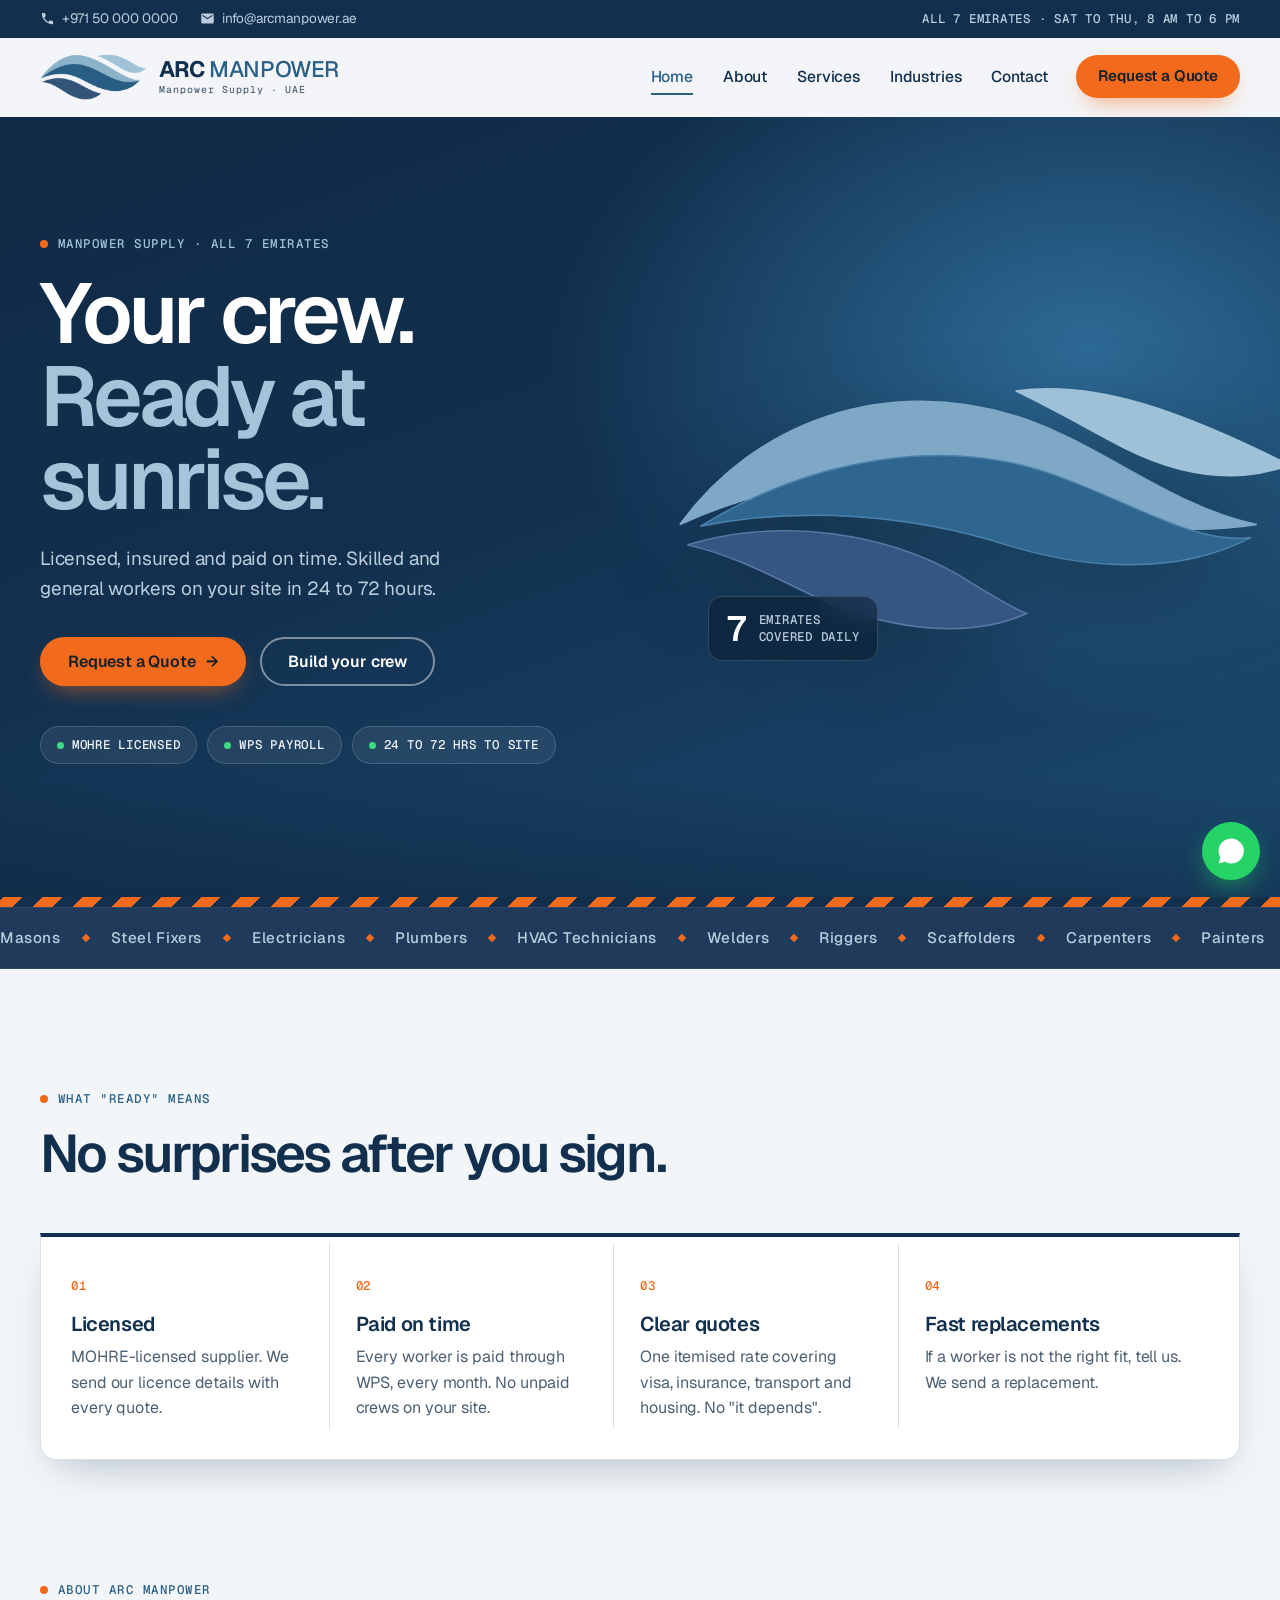
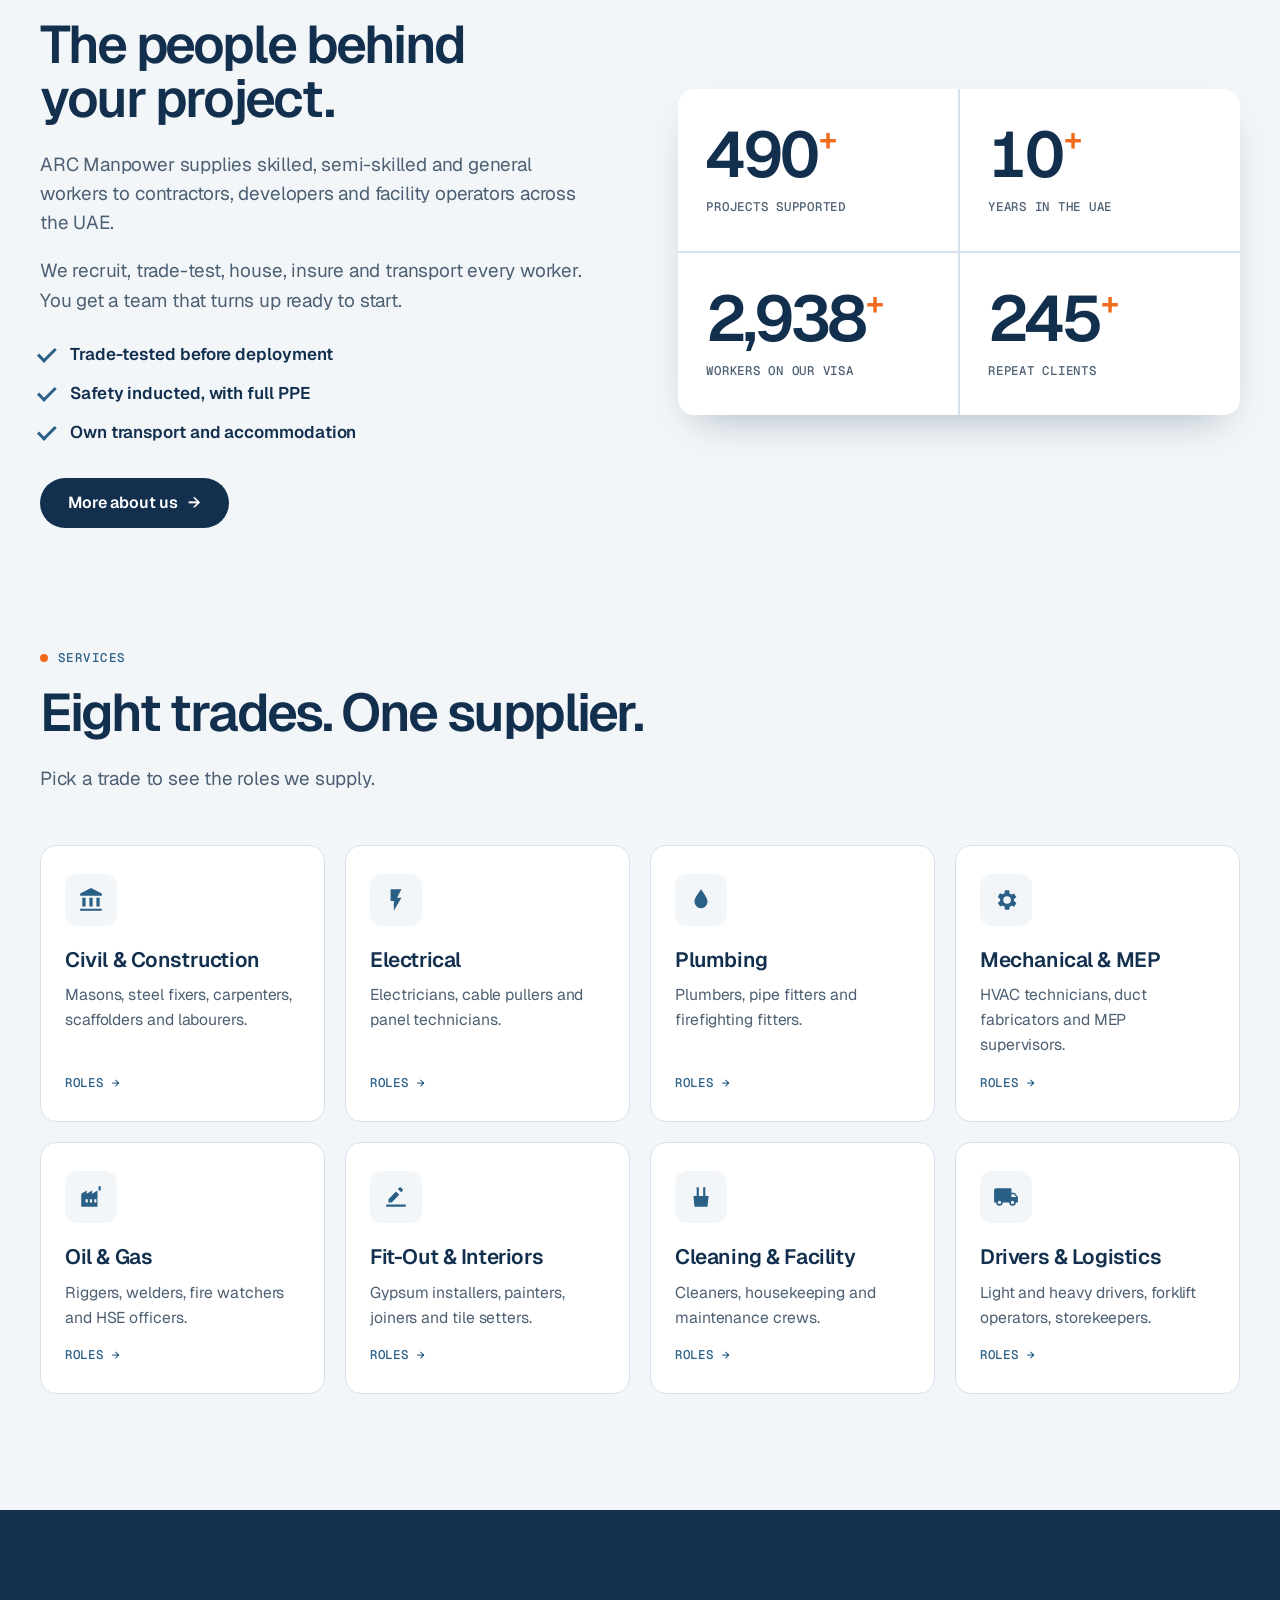
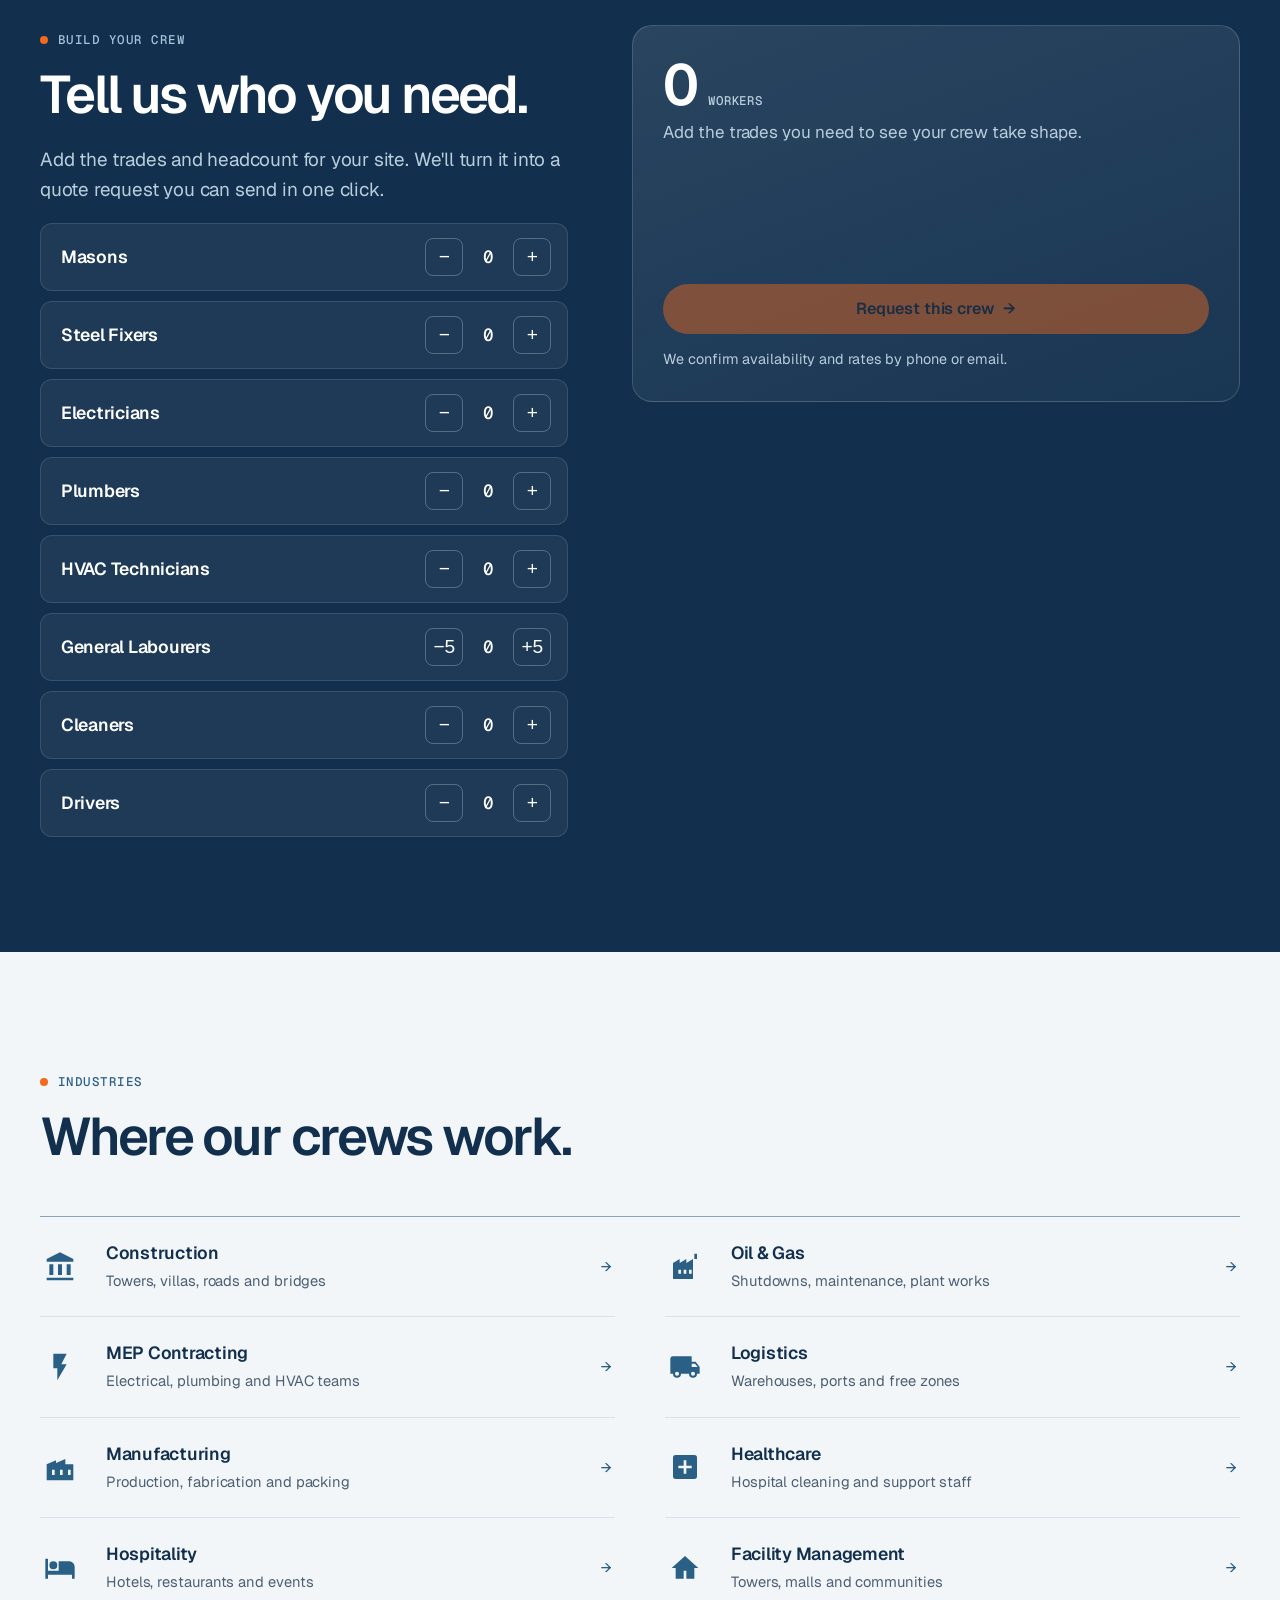
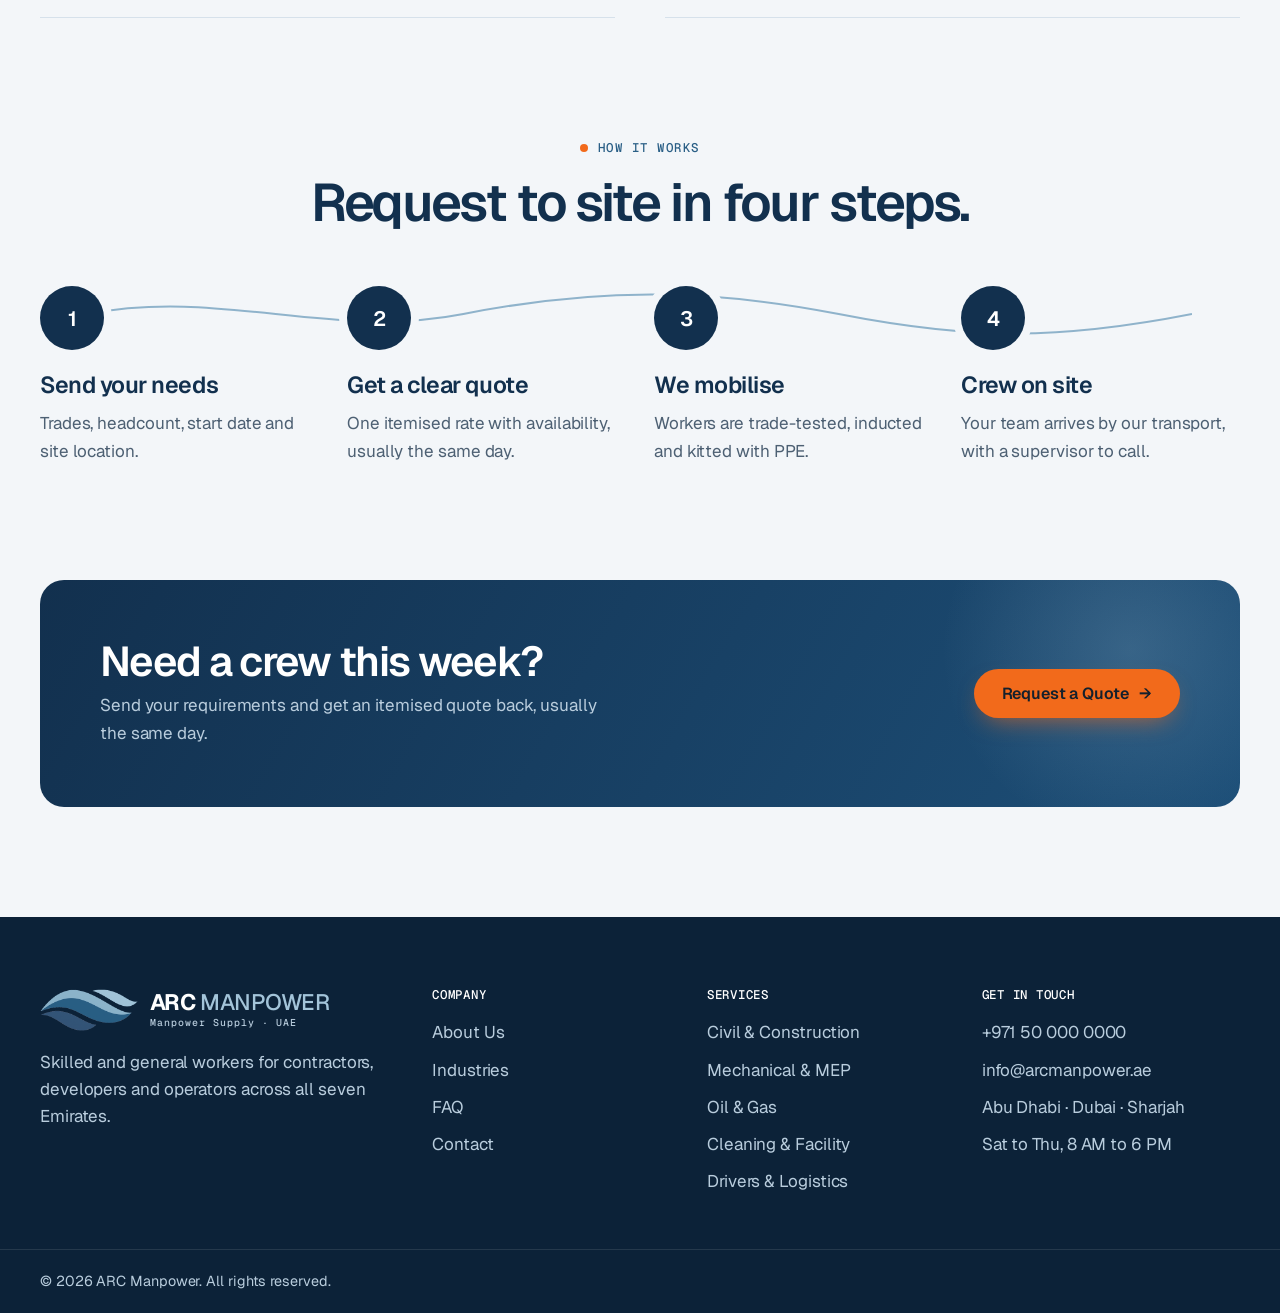
==== index.html @ 3a4a68fd "Add ARC Manpower website Five static pages (home, about, services, industries, contact) with shared " ====
<!DOCTYPE html>
<html lang="en">
<head>
  <meta charset="UTF-8" />
  <meta name="viewport" content="width=device-width, initial-scale=1.0" />
  <title>ARC Manpower | Manpower Supply Company in UAE</title>
  <meta name="description" content="Licensed manpower supply in the UAE. Skilled and general workers on site in 24 to 72 hours, paid on time through WPS, with transport and accommodation included." />
  <meta name="theme-color" content="#12304e" />
  <link rel="icon" href="data:image/svg+xml,%3Csvg xmlns='http://www.w3.org/2000/svg' viewBox='0 0 64 64'%3E%3Cpath d='M4 34C14 18 30 14 42 22c6 4 12 8 18 8-8 6-18 4-26-1C24 24 14 26 4 34z' fill='%232f6690'/%3E%3Cpath d='M6 40c10-6 20-4 26 2 3 3 5 6 7 7-9 3-18 0-24-4-3-2-6-4-9-5z' fill='%23375582'/%3E%3Cpath d='M34 14c8-1 16 2 26 8-6 3-13 1-18-2z' fill='%239fc1d8'/%3E%3C/svg%3E" />
  <!-- DEPLOY STEP: set og:url and og:image to absolute live URLs before going online -->
  <meta property="og:title" content="ARC Manpower | Manpower Supply Company in UAE" />
  <meta property="og:description" content="Licensed manpower supply in the UAE. Skilled and general workers on site in 24 to 72 hours, paid on time through WPS, with transport and accommodation included." />
  <meta property="og:type" content="website" />
  <meta property="og:url" content="https://example.com/" />
  <meta property="og:image" content="https://example.com/assets/logo.png" />
  <link rel="preconnect" href="https://fonts.googleapis.com" />
  <link rel="preconnect" href="https://fonts.gstatic.com" crossorigin />
  <link href="https://fonts.googleapis.com/css2?family=Geist:wght@400;500;600;700&family=Geist+Mono:wght@400;500&display=swap" rel="stylesheet" />
  <link rel="stylesheet" href="styles.css" />
</head>
<body>
  <a class="skip" href="#main">Skip to content</a>
  <div class="env" aria-hidden="true">
    <svg viewBox="0 0 1440 600" preserveAspectRatio="none"><path d="M0 380C240 240 520 220 760 300s500 180 680 60"/><path d="M0 430C260 320 540 300 800 360s460 150 640 40"/><path d="M0 490C300 400 600 400 860 440s420 110 580 20"/></svg>
  </div>

  <div class="topbar">
    <div class="container topbar-inner">
      <div class="topbar-contact">
        <!-- TODO: replace with real phone / email -->
        <a href="tel:+971500000000"><svg viewBox="0 0 24 24" aria-hidden="true"><path d="M6.6 10.8a15.1 15.1 0 0 0 6.6 6.6l2.2-2.2c.3-.3.7-.4 1-.2 1.1.4 2.3.6 3.6.6.6 0 1 .4 1 1V20c0 .6-.4 1-1 1A17 17 0 0 1 3 4c0-.6.4-1 1-1h3.5c.6 0 1 .4 1 1 0 1.3.2 2.5.6 3.6.1.3 0 .7-.2 1l-2.3 2.2z"/></svg>+971 50 000 0000</a>
        <a href="mailto:info@arcmanpower.ae"><svg viewBox="0 0 24 24" aria-hidden="true"><path d="M20 4H4a2 2 0 0 0-2 2v12a2 2 0 0 0 2 2h16a2 2 0 0 0 2-2V6a2 2 0 0 0-2-2zm0 4-8 5-8-5V6l8 5 8-5v2z"/></svg>info@arcmanpower.ae</a>
      </div>
      <div class="topbar-note">All 7 Emirates &middot; Sat to Thu, 8 AM to 6 PM</div>
    </div>
  </div>

  <header class="header" id="header">
    <div class="container header-inner">
      <a href="index.html" class="brand" aria-label="ARC Manpower home">
        <img src="assets/logo.png" alt="" width="107" height="46" />
        <span class="brand-text"><strong>ARC</strong> MANPOWER<small>Manpower Supply &middot; UAE</small></span>
      </a>
      <nav class="nav" id="nav" aria-label="Main">
        <a href="index.html">Home</a>
        <a href="about.html">About</a>
        <a href="services.html">Services</a>
        <a href="industries.html">Industries</a>
        <a href="contact.html">Contact</a>
        <a href="contact.html#quote" class="btn btn-accent">Request a Quote</a>
      </nav>
      <button class="menu-toggle" id="menuToggle" aria-label="Menu" aria-expanded="false" aria-controls="nav"><span></span><span></span><span></span></button>
    </div>
  </header>

  <main id="main" tabindex="-1">
    <section class="hero" data-live>
      <div class="container hero-inner">
        <div class="rv">
          <span class="kicker">Manpower supply &middot; All 7 Emirates</span>
          <h1>Your crew.<span class="soft">Ready at sunrise.</span></h1>
          <p class="lede">Licensed, insured and paid on time. Skilled and general workers on your site in 24 to 72 hours.</p>
          <div class="hero-actions">
            <a href="contact.html#quote" class="btn btn-accent">Request a Quote <span class="arrow">&rarr;</span></a>
            <a href="#crew" class="btn btn-ghost">Build your crew</a>
          </div>
          <ul class="ready-chips">
            <li>MOHRE licensed</li>
            <li>WPS payroll</li>
            <li>24 to 72 hrs to site</li>
          </ul>
        </div>
        <div class="hero-art">
          <svg class="waves" viewBox="0 0 720 360" aria-hidden="true"><path class="wv" d="M392 70C480 58 572 92 688 150C628 172 566 160 510 132C468 110 430 88 392 70Z"/><path class="wv" d="M30 214C110 104 250 52 396 98C482 126 562 196 652 214C566 228 482 212 400 186C278 148 150 160 30 214Z"/><path class="wv" d="M52 216C176 140 318 120 432 160C522 192 586 236 646 228C566 270 466 262 382 236C282 204 160 194 52 216Z"/><path class="wv" d="M38 236C144 204 256 226 330 268C362 288 388 304 404 310C332 342 238 322 176 292C126 268 84 246 38 236Z"/></svg>
          <div class="badge rv"><strong>7</strong><span>Emirates<br />covered daily</span></div>
        </div>
      </div>
    </section>

    <div class="stripe" aria-hidden="true"></div>
    <div class="marquee" data-live aria-hidden="true">
      <div class="marquee-track">
        <span>Masons</span><span>Steel Fixers</span><span>Electricians</span><span>Plumbers</span><span>HVAC Technicians</span><span>Welders</span><span>Riggers</span><span>Scaffolders</span><span>Carpenters</span><span>Painters</span><span>Cleaners</span><span>Drivers</span><span>Forklift Operators</span><span>Storekeepers</span>
        <span>Masons</span><span>Steel Fixers</span><span>Electricians</span><span>Plumbers</span><span>HVAC Technicians</span><span>Welders</span><span>Riggers</span><span>Scaffolders</span><span>Carpenters</span><span>Painters</span><span>Cleaners</span><span>Drivers</span><span>Forklift Operators</span><span>Storekeepers</span>
        <span>Masons</span><span>Steel Fixers</span><span>Electricians</span><span>Plumbers</span><span>HVAC Technicians</span><span>Welders</span><span>Riggers</span><span>Scaffolders</span><span>Carpenters</span><span>Painters</span><span>Cleaners</span><span>Drivers</span><span>Forklift Operators</span><span>Storekeepers</span>
        <span>Masons</span><span>Steel Fixers</span><span>Electricians</span><span>Plumbers</span><span>HVAC Technicians</span><span>Welders</span><span>Riggers</span><span>Scaffolders</span><span>Carpenters</span><span>Painters</span><span>Cleaners</span><span>Drivers</span><span>Forklift Operators</span><span>Storekeepers</span>
      </div>
    </div>

    <section class="section">
      <div class="container">
        <div class="head rv">
          <span class="kicker">What "ready" means</span>
          <h2>No surprises after you sign.</h2>
        </div>
        <div class="proof-grid stagger">
          <div class="proof"><span class="idx">01</span><h3>Licensed</h3><p>MOHRE-licensed supplier. We send our licence details with every quote.</p></div>
          <div class="proof"><span class="idx">02</span><h3>Paid on time</h3><p>Every worker is paid through WPS, every month. No unpaid crews on your site.</p></div>
          <div class="proof"><span class="idx">03</span><h3>Clear quotes</h3><p>One itemised rate covering visa, insurance, transport and housing. No "it depends".</p></div>
          <div class="proof"><span class="idx">04</span><h3>Fast replacements</h3><p>If a worker is not the right fit, tell us. We send a replacement.</p></div>
        </div>
      </div>
    </section>

    <section class="section" style="padding-top:0">
      <div class="container split">
        <div class="rv">
          <span class="kicker">About ARC Manpower</span>
          <h2>The people behind your project.</h2>
          <p class="lede">ARC Manpower supplies skilled, semi-skilled and general workers to contractors, developers and facility operators across the UAE.</p>
          <p class="lede">We recruit, trade-test, house, insure and transport every worker. You get a team that turns up ready to start.</p>
          <ul class="ticks">
            <li>Trade-tested before deployment</li>
            <li>Safety inducted, with full PPE</li>
            <li>Own transport and accommodation</li>
          </ul>
          <a href="about.html" class="btn btn-solid">More about us <span class="arrow">&rarr;</span></a>
        </div>
        <!-- TODO: update these figures with ARC Manpower's real numbers -->
        <div class="stat-grid rv">
          <div class="stat"><div class="num"><span data-count="500">0</span><sup>+</sup></div><p>Projects supported</p></div>
          <div class="stat"><div class="num"><span data-count="10">0</span><sup>+</sup></div><p>Years in the UAE</p></div>
          <div class="stat"><div class="num"><span data-count="3000">0</span><sup>+</sup></div><p>Workers on our visa</p></div>
          <div class="stat"><div class="num"><span data-count="250">0</span><sup>+</sup></div><p>Repeat clients</p></div>
        </div>
      </div>
    </section>

    <section class="section" style="padding-top:0">
      <div class="container">
        <div class="head rv">
          <span class="kicker">Services</span>
          <h2>Eight trades. One supplier.</h2>
          <p class="lede">Pick a trade to see the roles we supply.</p>
        </div>
        <div class="cards stagger">
          <a href="services.html#civil" class="card"><div class="icon"><svg viewBox="0 0 24 24" aria-hidden="true"><path d="M2 20h20v2H2zM4 10h3v8H4zm6.5 0h3v8h-3zM17 10h3v8h-3zM12 1 2 6v2h20V6z"/></svg></div><h3>Civil &amp; Construction</h3><p>Masons, steel fixers, carpenters, scaffolders and labourers.</p><span class="more">Roles</span></a>
          <a href="services.html#electrical" class="card"><div class="icon"><svg viewBox="0 0 24 24" aria-hidden="true"><path d="M7 2v11h3v9l7-12h-4l4-8z"/></svg></div><h3>Electrical</h3><p>Electricians, cable pullers and panel technicians.</p><span class="more">Roles</span></a>
          <a href="services.html#plumbing" class="card"><div class="icon"><svg viewBox="0 0 24 24" aria-hidden="true"><path d="M12 2c-3 4.5-6 8-6 11.5a6 6 0 0 0 12 0C18 10 15 6.5 12 2z"/></svg></div><h3>Plumbing</h3><p>Plumbers, pipe fitters and firefighting fitters.</p><span class="more">Roles</span></a>
          <a href="services.html#mep" class="card"><div class="icon"><svg viewBox="0 0 24 24" aria-hidden="true"><path d="M19.4 13a7.6 7.6 0 0 0 0-2l2.1-1.6-2-3.5-2.5 1a7.4 7.4 0 0 0-1.7-1L15 3h-4l-.4 2.7a7.4 7.4 0 0 0-1.7 1l-2.5-1-2 3.5L6.6 11a7.6 7.6 0 0 0 0 2l-2.1 1.6 2 3.5 2.5-1c.5.4 1.1.7 1.7 1L11 21h4l.4-2.7a7.4 7.4 0 0 0 1.7-1l2.5 1 2-3.5L19.4 13zM13 15.5a3.5 3.5 0 1 1 0-7 3.5 3.5 0 0 1 0 7z"/></svg></div><h3>Mechanical &amp; MEP</h3><p>HVAC technicians, duct fabricators and MEP supervisors.</p><span class="more">Roles</span></a>
          <a href="services.html#oil-gas" class="card"><div class="icon"><svg viewBox="0 0 24 24" aria-hidden="true"><path d="M3 21V9l5-3v3l5-3v3l5-3v15H3zm4-4h2v-3H7v3zm4 0h2v-3h-2v3zm4 0h2v-3h-2v3zM19 2h2v4h-2z"/></svg></div><h3>Oil &amp; Gas</h3><p>Riggers, welders, fire watchers and HSE officers.</p><span class="more">Roles</span></a>
          <a href="services.html#fit-out" class="card"><div class="icon"><svg viewBox="0 0 24 24" aria-hidden="true"><path d="M3 21h18v-2H3v2zM5 17h3l7-7-3-3-7 7v3zm11.7-9.3 1.4-1.4a1 1 0 0 0 0-1.4l-1.6-1.6a1 1 0 0 0-1.4 0l-1.4 1.4 3 3z"/></svg></div><h3>Fit-Out &amp; Interiors</h3><p>Gypsum installers, painters, joiners and tile setters.</p><span class="more">Roles</span></a>
          <a href="services.html#cleaning" class="card"><div class="icon"><svg viewBox="0 0 24 24" aria-hidden="true"><path d="M16 11V3h-2v8h-4V3H8v8H5l1 10h12l1-10h-3z"/></svg></div><h3>Cleaning &amp; Facility</h3><p>Cleaners, housekeeping and maintenance crews.</p><span class="more">Roles</span></a>
          <a href="services.html#logistics" class="card"><div class="icon"><svg viewBox="0 0 24 24" aria-hidden="true"><path d="M20 8h-3V4H3a2 2 0 0 0-2 2v11h2a3 3 0 0 0 6 0h6a3 3 0 0 0 6 0h2v-5l-3-4zM6 18.5a1.5 1.5 0 1 1 0-3 1.5 1.5 0 0 1 0 3zm12 0a1.5 1.5 0 1 1 0-3 1.5 1.5 0 0 1 0 3zM17 12V9.5h2.5l2 2.5H17z"/></svg></div><h3>Drivers &amp; Logistics</h3><p>Light and heavy drivers, forklift operators, storekeepers.</p><span class="more">Roles</span></a>
        </div>
      </div>
    </section>

    <section class="section dark" id="crew">
      <div class="container builder" id="crewBuilder">
        <div class="rv">
          <span class="kicker">Build your crew</span>
          <h2>Tell us who you need.</h2>
          <p class="lede">Add the trades and headcount for your site. We'll turn it into a quote request you can send in one click.</p>
          <div class="trade-list">
            <div class="trade" data-trade="Masons"><span class="name">Masons</span><span class="stepper"><button type="button" data-step="-1" aria-label="Fewer masons">&minus;</button><output>0</output><button type="button" data-step="1" aria-label="More masons">+</button></span></div>
            <div class="trade" data-trade="Steel Fixers"><span class="name">Steel Fixers</span><span class="stepper"><button type="button" data-step="-1" aria-label="Fewer steel fixers">&minus;</button><output>0</output><button type="button" data-step="1" aria-label="More steel fixers">+</button></span></div>
            <div class="trade" data-trade="Electricians"><span class="name">Electricians</span><span class="stepper"><button type="button" data-step="-1" aria-label="Fewer electricians">&minus;</button><output>0</output><button type="button" data-step="1" aria-label="More electricians">+</button></span></div>
            <div class="trade" data-trade="Plumbers"><span class="name">Plumbers</span><span class="stepper"><button type="button" data-step="-1" aria-label="Fewer plumbers">&minus;</button><output>0</output><button type="button" data-step="1" aria-label="More plumbers">+</button></span></div>
            <div class="trade" data-trade="HVAC Technicians"><span class="name">HVAC Technicians</span><span class="stepper"><button type="button" data-step="-1" aria-label="Fewer HVAC technicians">&minus;</button><output>0</output><button type="button" data-step="1" aria-label="More HVAC technicians">+</button></span></div>
            <div class="trade" data-trade="General Labourers"><span class="name">General Labourers</span><span class="stepper"><button type="button" data-step="-5" aria-label="Five fewer labourers">&minus;5</button><output>0</output><button type="button" data-step="5" aria-label="Five more labourers">+5</button></span></div>
            <div class="trade" data-trade="Cleaners"><span class="name">Cleaners</span><span class="stepper"><button type="button" data-step="-1" aria-label="Fewer cleaners">&minus;</button><output>0</output><button type="button" data-step="1" aria-label="More cleaners">+</button></span></div>
            <div class="trade" data-trade="Drivers"><span class="name">Drivers</span><span class="stepper"><button type="button" data-step="-1" aria-label="Fewer drivers">&minus;</button><output>0</output><button type="button" data-step="1" aria-label="More drivers">+</button></span></div>
          </div>
        </div>
        <div class="crew-panel rv" aria-live="polite">
          <div class="crew-total"><strong id="crewTotal">0</strong><span>workers</span></div>
          <p class="crew-summary" id="crewSummary"></p>
          <div class="crew-grid" id="crewGrid" aria-hidden="true"></div>
          <a href="contact.html#quote" class="btn btn-accent btn-block" id="crewSend" aria-disabled="true">Request this crew <span class="arrow">&rarr;</span></a>
          <p class="crew-note">We confirm availability and rates by phone or email.</p>
        </div>
      </div>
    </section>

    <section class="section">
      <div class="container">
        <div class="head rv">
          <span class="kicker">Industries</span>
          <h2>Where our crews work.</h2>
        </div>
        <div class="ind-list stagger">
          <a href="industries.html#construction" class="ind-row"><svg viewBox="0 0 24 24" aria-hidden="true"><path d="M2 20h20v2H2zM4 10h3v8H4zm6.5 0h3v8h-3zM17 10h3v8h-3zM12 1 2 6v2h20V6z"/></svg><span><strong>Construction</strong><small>Towers, villas, roads and bridges</small></span><span class="go">&rarr;</span></a>
          <a href="industries.html#oil-gas" class="ind-row"><svg viewBox="0 0 24 24" aria-hidden="true"><path d="M3 21V9l5-3v3l5-3v3l5-3v15H3zm4-4h2v-3H7v3zm4 0h2v-3h-2v3zm4 0h2v-3h-2v3zM19 2h2v4h-2z"/></svg><span><strong>Oil &amp; Gas</strong><small>Shutdowns, maintenance, plant works</small></span><span class="go">&rarr;</span></a>
          <a href="industries.html#mep" class="ind-row"><svg viewBox="0 0 24 24" aria-hidden="true"><path d="M7 2v11h3v9l7-12h-4l4-8z"/></svg><span><strong>MEP Contracting</strong><small>Electrical, plumbing and HVAC teams</small></span><span class="go">&rarr;</span></a>
          <a href="industries.html#logistics" class="ind-row"><svg viewBox="0 0 24 24" aria-hidden="true"><path d="M20 8h-3V4H3a2 2 0 0 0-2 2v11h2a3 3 0 0 0 6 0h6a3 3 0 0 0 6 0h2v-5l-3-4zM6 18.5a1.5 1.5 0 1 1 0-3 1.5 1.5 0 0 1 0 3zm12 0a1.5 1.5 0 1 1 0-3 1.5 1.5 0 0 1 0 3zM17 12V9.5h2.5l2 2.5H17z"/></svg><span><strong>Logistics</strong><small>Warehouses, ports and free zones</small></span><span class="go">&rarr;</span></a>
          <a href="industries.html#manufacturing" class="ind-row"><svg viewBox="0 0 24 24" aria-hidden="true"><path d="M22 22H2V10l7-3v2l7-3v4h6v12zM12 18h2v-4h-2v4zm-6 0h2v-4H6v4zm12 0h2v-4h-2v4z"/></svg><span><strong>Manufacturing</strong><small>Production, fabrication and packing</small></span><span class="go">&rarr;</span></a>
          <a href="industries.html#healthcare" class="ind-row"><svg viewBox="0 0 24 24" aria-hidden="true"><path d="M19 3H5a2 2 0 0 0-2 2v14a2 2 0 0 0 2 2h14a2 2 0 0 0 2-2V5a2 2 0 0 0-2-2zm-2 10h-4v4h-2v-4H7v-2h4V7h2v4h4v2z"/></svg><span><strong>Healthcare</strong><small>Hospital cleaning and support staff</small></span><span class="go">&rarr;</span></a>
          <a href="industries.html#hospitality" class="ind-row"><svg viewBox="0 0 24 24" aria-hidden="true"><path d="M7 13a3 3 0 1 0 0-6 3 3 0 0 0 0 6zm12-6h-8v7H3V5H1v15h2v-3h18v3h2v-9a4 4 0 0 0-4-4z"/></svg><span><strong>Hospitality</strong><small>Hotels, restaurants and events</small></span><span class="go">&rarr;</span></a>
          <a href="industries.html#facility" class="ind-row"><svg viewBox="0 0 24 24" aria-hidden="true"><path d="M12 3 2 12h3v8h6v-6h2v6h6v-8h3z"/></svg><span><strong>Facility Management</strong><small>Towers, malls and communities</small></span><span class="go">&rarr;</span></a>
        </div>
      </div>
    </section>

    <section class="section" style="padding-top:0">
      <div class="container">
        <div class="head center rv">
          <span class="kicker">How it works</span>
          <h2>Request to site in four steps.</h2>
        </div>
        <div class="process">
          <svg class="process-line" viewBox="0 0 1000 60" preserveAspectRatio="none" aria-hidden="true"><path d="M0 26C120 0 220 52 340 26S560 0 680 26 880 52 1000 26"/></svg>
          <div class="step"><div class="n">1</div><h3>Send your needs</h3><p>Trades, headcount, start date and site location.</p></div>
          <div class="step"><div class="n">2</div><h3>Get a clear quote</h3><p>One itemised rate with availability, usually the same day.</p></div>
          <div class="step"><div class="n">3</div><h3>We mobilise</h3><p>Workers are trade-tested, inducted and kitted with PPE.</p></div>
          <div class="step"><div class="n">4</div><h3>Crew on site</h3><p>Your team arrives by our transport, with a supervisor to call.</p></div>
        </div>
      </div>
    </section>

    <section class="cta" data-live>
      <div class="container">
        <div class="cta-box rv">
          <span class="glow" aria-hidden="true"></span>
          <div>
            <h2>Need a crew this week?</h2>
            <p>Send your requirements and get an itemised quote back, usually the same day.</p>
          </div>
          <a href="contact.html#quote" class="btn btn-accent">Request a Quote <span class="arrow">&rarr;</span></a>
        </div>
      </div>
    </section>
  </main>

  <footer class="footer">
    <div class="container footer-grid">
      <div>
        <a href="index.html" class="brand">
          <img src="assets/logo.png" alt="" width="98" height="42" />
          <span class="brand-text"><strong>ARC</strong> MANPOWER<small>Manpower Supply &middot; UAE</small></span>
        </a>
        <p>Skilled and general workers for contractors, developers and operators across all seven Emirates.</p>
      </div>
      <div>
        <h4>Company</h4>
        <ul>
          <li><a href="about.html">About Us</a></li>
          <li><a href="industries.html">Industries</a></li>
          <li><a href="contact.html#faq">FAQ</a></li>
          <li><a href="contact.html">Contact</a></li>
        </ul>
      </div>
      <div>
        <h4>Services</h4>
        <ul>
          <li><a href="services.html#civil">Civil &amp; Construction</a></li>
          <li><a href="services.html#mep">Mechanical &amp; MEP</a></li>
          <li><a href="services.html#oil-gas">Oil &amp; Gas</a></li>
          <li><a href="services.html#cleaning">Cleaning &amp; Facility</a></li>
          <li><a href="services.html#logistics">Drivers &amp; Logistics</a></li>
        </ul>
      </div>
      <div>
        <h4>Get in Touch</h4>
        <!-- TODO: replace with real contact details -->
        <ul>
          <li><a href="tel:+971500000000">+971 50 000 0000</a></li>
          <li><a href="mailto:info@arcmanpower.ae">info@arcmanpower.ae</a></li>
          <li>Abu Dhabi &middot; Dubai &middot; Sharjah</li>
          <li>Sat to Thu, 8 AM to 6 PM</li>
        </ul>
      </div>
    </div>
    <div class="footer-bottom">
      <div class="container">&copy; <span id="year"></span> ARC Manpower. All rights reserved.</div>
    </div>
  </footer>

  <a href="https://wa.me/971500000000" class="float-wa" target="_blank" rel="noopener" aria-label="Chat on WhatsApp"><svg viewBox="0 0 24 24" aria-hidden="true"><path d="M17.5 14.4c-.3-.1-1.7-.8-2-.9-.3-.1-.5-.1-.7.1l-.9 1.1c-.2.2-.3.2-.6.1a8 8 0 0 1-4-3.5c-.3-.5.3-.5.9-1.6.1-.2 0-.4 0-.5l-.9-2.2c-.2-.6-.5-.5-.7-.5h-.6a1.1 1.1 0 0 0-.8.4 3.4 3.4 0 0 0-1 2.5 5.9 5.9 0 0 0 1.2 3.1 13.5 13.5 0 0 0 5.2 4.6c1.9.8 2.7.9 3.6.7a3.1 3.1 0 0 0 2-1.4 2.5 2.5 0 0 0 .2-1.4c-.1-.2-.3-.3-.6-.4zM12 2a10 10 0 0 0-8.6 15l-1.4 5 5.2-1.4A10 10 0 1 0 12 2z"/></svg></a>

  <script src="script.js"></script>
</body>
</html>
---- styles.css ----
/* ARC Manpower: "Ready." design system. Colours from the logo, hi-vis orange for the call to action only. */
:root {
  --canvas: #f3f6f9;
  --panel: #ffffff;
  --navy: #12304e;
  --navy-2: #1f3a5a;
  --primary: #2a5f86;
  --mist: #8fb3cb;
  --sky: #a3c4d9;
  --line: #d6e1eb;
  --line-strong: #8aa3b8;
  --accent: #f26a1b;
  --accent-hover: #ff7f36;
  --accent-ink: #14202c;
  --text: #18293d;
  --muted: #4d6073;
  --on-dark: #eef4f9;
  --on-dark-muted: #b9cddd;
  --radius: 16px;
  --shadow: 0 18px 40px -18px rgba(18, 48, 78, .35);
  --ease-out: cubic-bezier(.22, 1, .36, 1);
  --ease-in-out: cubic-bezier(.65, 0, .35, 1);
  --font-display: "Barlow Condensed", "Arial Narrow", sans-serif;
  --font-body: "Barlow", "Segoe UI", sans-serif;
  --font-label: "Barlow Condensed", "Arial Narrow", sans-serif;
  --stripe: repeating-linear-gradient(-45deg, var(--accent) 0 14px, var(--navy) 14px 28px);
}

*, *::before, *::after { box-sizing: border-box; }
html { scroll-behavior: smooth; scroll-padding-top: 96px; overflow-x: hidden; overflow-x: clip; }
body {
  margin: 0; font-family: var(--font-body); font-size: 1.0625rem; line-height: 1.65;
  color: var(--text); background: var(--canvas); overflow-x: hidden; overflow-x: clip;
  animation: page-in .6s var(--ease-out) both;
}
@keyframes page-in { from { opacity: 0; } }
img { max-width: 100%; display: block; }
a { color: inherit; text-decoration: none; }
svg { fill: currentColor; }
h1, h2, h3, h4 { font-family: var(--font-display); color: var(--navy); line-height: 1; margin: 0 0 .45em; }
h1, h2 { text-transform: uppercase; font-weight: 800; letter-spacing: .005em; line-height: .94; }
h2 { font-size: clamp(2.5rem, 5.2vw, 4rem); }
h3 { font-size: 1.45rem; font-weight: 700; letter-spacing: .01em; }
p { margin: 0 0 1em; }
:focus-visible { outline: 3px solid var(--accent); outline-offset: 3px; border-radius: 6px; }

.container { width: min(1200px, 100% - 32px); margin-inline: auto; }
.section { padding: clamp(72px, 9vw, 120px) 0; position: relative; }
.dark { background: var(--navy); color: var(--on-dark); }
.dark h2, .dark h3 { color: #fff; }
.dark p { color: var(--on-dark-muted); }
.skip { position: absolute; left: 16px; top: -60px; z-index: 300; background: var(--accent); color: var(--accent-ink); padding: 10px 16px; border-radius: 8px; font-weight: 700; }
.skip:focus { top: 12px; }

/* The fixed environment layer: slow drifting logo waves behind the whole site */
.env { position: fixed; inset: 0; z-index: -1; pointer-events: none; overflow: hidden; }
.env svg { position: absolute; width: 140%; left: -20%; bottom: -10%; opacity: .5; animation: env-drift 80s var(--ease-in-out) infinite alternate; animation-delay: -20s; }
.env path { fill: none; stroke: var(--sky); stroke-width: 1.2; }
@keyframes env-drift { to { transform: translate3d(8%, -6%, 0); } }

/* Mono labels */
.kicker { display: inline-flex; align-items: center; gap: 10px; font-family: var(--font-label); font-size: 1rem; font-weight: 600; letter-spacing: .16em; text-transform: uppercase; color: var(--primary); margin-bottom: 18px; }
.kicker::before { content: ""; width: 30px; height: 6px; background: var(--stripe); background-size: 40px 40px; border-radius: 1px; }
.dark .kicker, .page-hero .kicker, .hero .kicker { color: var(--sky); }
.lede { font-size: 1.15rem; color: var(--muted); max-width: 60ch; }
.dark .lede { color: var(--on-dark-muted); }
.head { max-width: 720px; margin-bottom: 52px; }
.head.center { margin-inline: auto; text-align: center; }
.head.center .kicker { justify-content: center; }
.head.center .lede { margin-inline: auto; }

/* Buttons */
.btn {
  display: inline-flex; align-items: center; justify-content: center; gap: 10px;
  padding: 14px 28px; border-radius: 6px; border: 2px solid transparent; cursor: pointer;
  font-family: var(--font-display); font-weight: 700; font-size: 1.12rem; letter-spacing: .08em; text-transform: uppercase; line-height: 1.1;
  transition: transform .35s var(--ease-out), background-color .25s, color .25s, border-color .25s, box-shadow .35s var(--ease-out);
}
.btn:hover { transform: translateY(-2px); }
.btn-accent { background: var(--accent); color: var(--accent-ink); box-shadow: 0 10px 24px -10px rgba(242, 106, 27, .7); }
.btn-accent:hover { background: var(--accent-hover); }
.btn-solid { background: var(--navy); color: #fff; }
.btn-solid:hover { background: var(--primary); }
.btn-ghost { border-color: rgba(255,255,255,.45); color: #fff; }
.btn-ghost:hover { border-color: #fff; background: rgba(255,255,255,.08); }
.btn-line { border-color: var(--line-strong); color: var(--navy); }
.btn-line:hover { border-color: var(--navy); }
.btn-wa { background: #25d366; color: #0b2d18; }
.btn .arrow { transition: transform .3s var(--ease-out); }
.btn:hover .arrow { transform: translateX(4px); }
.btn-block { width: 100%; }
@media (pointer: coarse) { .btn { min-height: 44px; display: inline-flex; align-items: center; justify-content: center; } }

/* Top bar */
.topbar { background: var(--navy); color: var(--on-dark-muted); font-size: .85rem; }
.topbar-inner { display: flex; justify-content: space-between; align-items: center; gap: 16px; padding: 8px 0; }
.topbar-contact { display: flex; gap: 22px; flex-wrap: wrap; }
.topbar a { display: inline-flex; align-items: center; gap: 7px; transition: color .2s; }
.topbar a:hover { color: #fff; }
.topbar svg { width: 15px; height: 15px; }
.topbar-note { font-family: var(--font-label); font-size: .74rem; letter-spacing: .08em; text-transform: uppercase; }

/* Header */
.header { position: sticky; top: 0; z-index: 100; background: rgba(243, 246, 249, .9); backdrop-filter: blur(12px); border-bottom: 1px solid transparent; transition: border-color .3s, box-shadow .3s; }
.header.scrolled { border-color: var(--line); box-shadow: 0 8px 24px -16px rgba(18,48,78,.3); }
.header-inner { display: flex; align-items: center; justify-content: space-between; height: 78px; }
.brand { display: flex; align-items: center; gap: 12px; }
.brand img { height: 46px; width: auto; }
.brand-text { font-family: var(--font-display); font-weight: 600; font-size: 1.55rem; letter-spacing: .06em; color: var(--primary); line-height: 1.05; white-space: nowrap; }
.brand-text strong { color: var(--navy); font-weight: 800; }
.brand-text small { display: block; font-family: var(--font-label); font-size: .6rem; font-weight: 500; letter-spacing: .16em; color: var(--muted); margin-top: 4px; }
.nav { display: flex; align-items: center; gap: 2px; }
.nav a:not(.btn) { position: relative; font-family: var(--font-display); font-weight: 600; font-size: 1.12rem; letter-spacing: .07em; text-transform: uppercase; color: var(--navy); padding: 10px 14px; white-space: nowrap; }
.nav a:not(.btn)::after { content: ""; position: absolute; left: 14px; right: 14px; bottom: 4px; height: 2px; background: var(--primary); transform: scaleX(0); transform-origin: left; transition: transform .35s var(--ease-out); }
.nav a:not(.btn):hover::after, .nav a.active::after { transform: scaleX(1); }
.nav a.active { color: var(--primary); }
.nav .btn { margin-left: 12px; padding: 12px 20px; font-size: .88rem; }
.menu-toggle { display: none; background: none; border: 0; cursor: pointer; padding: 10px; }
.menu-toggle span { display: block; width: 26px; height: 2.5px; background: var(--navy); margin: 5px 0; border-radius: 2px; transition: transform .3s var(--ease-out), opacity .2s; }
.menu-toggle.open span:nth-child(1) { transform: translateY(7.5px) rotate(45deg); }
.menu-toggle.open span:nth-child(2) { opacity: 0; }
.menu-toggle.open span:nth-child(3) { transform: translateY(-7.5px) rotate(-45deg); }

/* The signature: ARC waves, drawn by hand from the logo */
.waves path { transform-box: fill-box; transform-origin: center; }
.waves .wv { fill-opacity: 0; stroke-width: 1.6; stroke-dasharray: 1600; stroke-dashoffset: 1600; transition: stroke-dashoffset 2.2s var(--ease-in-out), fill-opacity 1.2s var(--ease-out); }
.waves.in .wv { stroke-dashoffset: 0; fill-opacity: 1; }
.waves .wv:nth-child(1) { fill: #9fc1d8; stroke: #9fc1d8; transition-delay: .1s, 1.2s; }
.waves .wv:nth-child(2) { fill: #7fa8c6; stroke: #7fa8c6; transition-delay: .3s, 1.4s; }
.waves .wv:nth-child(3) { fill: #2f6690; stroke: #4a82ad; transition-delay: .5s, 1.6s; }
.waves .wv:nth-child(4) { fill: #375582; stroke: #5a78a5; transition-delay: .7s, 1.8s; }
.live .waves.in .wv { animation: bob 9s var(--ease-in-out) infinite alternate; }
.live .waves.in .wv:nth-child(2) { animation-delay: -3s; }
.live .waves.in .wv:nth-child(3) { animation-delay: -5s; }
.live .waves.in .wv:nth-child(4) { animation-delay: -7s; }
@keyframes bob { to { transform: translate3d(10px, -8px, 0); } }

/* Home hero (the static hero, designed as the destination) */
.hero { position: relative; overflow: hidden; color: #fff; background: radial-gradient(ellipse 70% 80% at 85% 30%, #2d6a96 0%, transparent 60%), linear-gradient(160deg, #0f2a45 0%, var(--navy) 45%, #1c4a72 100%); }
.hero::after { content: ""; position: absolute; inset: auto 0 0 0; height: 120px; background: linear-gradient(to bottom, transparent, rgba(8, 24, 40, .35)); pointer-events: none; }
.hero-inner { position: relative; z-index: 1; display: grid; grid-template-columns: 1.05fr 1fr; align-items: center; gap: 40px; min-height: min(calc(100vh - 118px), 780px); padding: 70px 0 90px; }
.hero h1 { color: #fff; font-size: clamp(2.8rem, 6.6vw, 5.4rem); font-weight: 800; letter-spacing: -.025em; margin-bottom: 24px; }
.hero h1 .soft { color: var(--sky); display: block; }
.hero .lede { color: var(--on-dark-muted); font-size: 1.2rem; max-width: 34ch; }
.hero-actions { display: flex; flex-wrap: wrap; gap: 14px; margin: 34px 0 40px; }
.ready-chips { display: flex; flex-wrap: wrap; gap: 10px; list-style: none; margin: 0; padding: 0; }
.ready-chips li { display: inline-flex; align-items: center; gap: 8px; padding: 8px 14px; border-radius: 999px; background: rgba(255,255,255,.07); border: 1px solid rgba(255,255,255,.16); font-family: var(--font-label); font-size: .76rem; letter-spacing: .06em; text-transform: uppercase; color: var(--on-dark); }
.ready-chips li::before { content: ""; width: 7px; height: 7px; border-radius: 50%; background: #3ddc84; box-shadow: 0 0 0 0 rgba(61,220,132,.6); }
.live .ready-chips li::before { animation: blip 3.2s ease-out infinite; }
.live .ready-chips li:nth-child(2)::before { animation-delay: -1.1s; }
.live .ready-chips li:nth-child(3)::before { animation-delay: -2.2s; }
@keyframes blip { 0% { box-shadow: 0 0 0 0 rgba(61,220,132,.6); } 60%, 100% { box-shadow: 0 0 0 8px rgba(61,220,132,0); } }
.hero-art { position: relative; }
.hero-art .waves { width: 118%; margin-left: -4%; filter: drop-shadow(0 30px 40px rgba(0,0,0,.25)); }
.hero-art .badge { position: absolute; left: 6%; bottom: 2%; display: flex; align-items: center; gap: 14px; padding: 14px 18px; border-radius: 14px; background: rgba(10, 30, 50, .55); border: 1px solid rgba(255,255,255,.15); backdrop-filter: blur(10px); }
.hero-art .badge strong { font-family: var(--font-display); font-size: 2rem; color: #fff; line-height: 1; }
.hero-art .badge span { font-family: var(--font-label); font-size: .72rem; letter-spacing: .08em; text-transform: uppercase; color: var(--on-dark-muted); line-height: 1.4; }

/* Trades marquee (whisper level) */
.marquee { background: var(--navy-2); color: var(--on-dark-muted); overflow: hidden; border-block: 1px solid rgba(255,255,255,.08); }
.marquee-track { display: flex; width: max-content; }
.live .marquee-track { animation: marquee 60s linear infinite; }
.marquee-track span { display: inline-flex; align-items: center; gap: 22px; padding: 16px 22px 16px 0; font-family: var(--font-label); font-size: .8rem; letter-spacing: .14em; text-transform: uppercase; white-space: nowrap; }
.marquee-track span::after { content: ""; width: 6px; height: 6px; background: var(--accent); transform: rotate(45deg); }
@keyframes marquee { to { transform: translateX(-50%); } }

/* "Ready means" proof row */
.proof-grid { display: grid; grid-template-columns: repeat(4, 1fr); border-top: 2px solid var(--navy); }
.proof { padding: 28px 26px 8px 0; border-right: 1px solid var(--line); margin-right: 26px; }
.proof:last-child { border-right: 0; margin-right: 0; }
.proof .idx { font-family: var(--font-label); font-size: .75rem; color: var(--primary); letter-spacing: .1em; }
.proof h3 { margin: 14px 0 8px; font-size: 1.25rem; }
.proof p { color: var(--muted); margin: 0; font-size: 1rem; }

/* About split with stats */
.split { display: grid; grid-template-columns: 1fr 1fr; gap: clamp(40px, 6vw, 90px); align-items: center; }
.stat-grid { display: grid; grid-template-columns: 1fr 1fr; gap: 2px; background: var(--line); border-radius: var(--radius); overflow: hidden; box-shadow: var(--shadow); }
.stat { background: var(--panel); padding: 34px 28px; }
.stat .num { font-family: var(--font-display); font-weight: 800; font-size: clamp(2.6rem, 5vw, 3.6rem); color: var(--navy); line-height: 1; }
.stat .num sup { color: var(--accent); font-size: .5em; vertical-align: top; margin-left: 2px; }
.stat p { margin: 10px 0 0; font-family: var(--font-label); font-size: .76rem; letter-spacing: .1em; text-transform: uppercase; color: var(--muted); }
.ticks { list-style: none; padding: 0; margin: 26px 0 32px; display: grid; gap: 12px; }
.ticks li { display: flex; gap: 12px; align-items: baseline; font-weight: 600; color: var(--navy); }
.ticks li::before { content: ""; flex-shrink: 0; width: 18px; height: 10px; border-left: 3px solid var(--primary); border-bottom: 3px solid var(--primary); transform: rotate(-45deg) translateY(-3px); }
.dark .ticks li { color: #fff; }
.dark .ticks li::before { border-color: var(--sky); }

/* Service cards */
.cards { display: grid; grid-template-columns: repeat(4, 1fr); gap: 20px; }
.card {
  position: relative; display: flex; flex-direction: column; background: var(--panel); border: 1px solid var(--line);
  border-radius: var(--radius); padding: 28px 24px; transition: transform .45s var(--ease-out), box-shadow .45s var(--ease-out), border-color .3s;
}
.card:hover { transform: translateY(-6px); box-shadow: var(--shadow); border-color: var(--sky); }
.card .icon { width: 52px; height: 52px; border-radius: 12px; display: grid; place-items: center; background: var(--canvas); color: var(--primary); margin-bottom: 22px; transition: background-color .3s, color .3s; }
.card:hover .icon { background: var(--navy); color: #fff; }
.card .icon svg { width: 26px; height: 26px; }
.card p { color: var(--muted); font-size: .98rem; flex: 1; }
.card .more { font-family: var(--font-label); font-size: .78rem; letter-spacing: .08em; text-transform: uppercase; color: var(--primary); display: inline-flex; gap: 8px; }
.card .more::after { content: "\2192"; transition: transform .3s var(--ease-out); }
.card:hover .more::after { transform: translateX(4px); }

/* The one interactive moment: build your crew */
.builder { display: grid; grid-template-columns: 1fr 1.15fr; gap: clamp(36px, 5vw, 70px); align-items: start; }
.trade-list { display: grid; gap: 10px; }
.trade { display: flex; align-items: center; justify-content: space-between; gap: 16px; padding: 14px 16px 14px 20px; border-radius: 12px; background: rgba(255,255,255,.05); border: 1px solid rgba(255,255,255,.12); transition: background-color .3s, border-color .3s; }
.trade.on { background: rgba(163,196,217,.12); border-color: rgba(163,196,217,.5); }
.trade .name { font-family: var(--font-display); font-weight: 600; color: #fff; }
.stepper { display: flex; align-items: center; gap: 4px; }
.stepper button { width: 38px; height: 38px; border-radius: 8px; border: 1px solid rgba(255,255,255,.25); background: transparent; color: #fff; font-size: 1.2rem; cursor: pointer; transition: background-color .2s, transform .2s var(--ease-out); }
.stepper button:hover { background: rgba(255,255,255,.12); }
.stepper button:active { transform: scale(.92); }
.stepper output { min-width: 42px; text-align: center; font-family: var(--font-label); font-size: 1rem; color: #fff; }
@media (pointer: coarse) { .stepper button { width: 44px; height: 44px; } }
.crew-panel { position: sticky; top: 110px; padding: 30px; border-radius: 20px; background: linear-gradient(160deg, rgba(255,255,255,.1), rgba(255,255,255,.03)); border: 1px solid rgba(255,255,255,.16); }
.crew-total { display: flex; align-items: baseline; gap: 12px; margin-bottom: 6px; }
.crew-total strong { font-family: var(--font-display); font-size: 3.4rem; line-height: 1; color: #fff; }
.crew-total span { font-family: var(--font-label); font-size: .8rem; letter-spacing: .1em; text-transform: uppercase; color: var(--on-dark-muted); }
.crew-summary { min-height: 1.6em; color: var(--on-dark-muted); margin-bottom: 18px; }
.crew-grid { display: grid; grid-template-columns: repeat(auto-fill, minmax(18px, 1fr)); gap: 6px; min-height: 96px; align-content: start; margin-bottom: 24px; }
.crew-grid i { aspect-ratio: 1; border-radius: 50% 50% 4px 4px; background: var(--sky); transform: scale(.4); opacity: 0; animation: pop .45s var(--ease-out) forwards; }
.crew-grid i:nth-child(3n) { background: var(--mist); }
.crew-grid i:nth-child(5n) { background: #fff; }
@keyframes pop { to { transform: scale(1); opacity: 1; } }
.crew-more { grid-column: 1 / -1; font-family: var(--font-label); font-size: .75rem; color: var(--on-dark-muted); }
.crew-note { font-size: .9rem; color: var(--on-dark-muted); margin: 14px 0 0; }
.btn[aria-disabled="true"] { opacity: .45; pointer-events: none; box-shadow: none; }

/* Industries editorial list */
.ind-list { display: grid; grid-template-columns: 1fr 1fr; column-gap: 50px; border-top: 1px solid var(--line-strong); }
.ind-row { display: grid; grid-template-columns: 44px 1fr auto; gap: 18px; align-items: center; padding: 22px 4px; border-bottom: 1px solid var(--line); transition: padding .4s var(--ease-out), background-color .3s; }
.ind-row:hover { padding-left: 14px; background: rgba(255,255,255,.6); }
.ind-row svg { width: 32px; height: 32px; color: var(--primary); }
.ind-row strong { display: block; font-family: var(--font-display); font-size: 1.2rem; color: var(--navy); }
.ind-row small { color: var(--muted); font-size: .92rem; }
.ind-row .go { font-family: var(--font-label); color: var(--primary); transition: transform .3s var(--ease-out); }
.ind-row:hover .go { transform: translateX(6px); }

/* Process with a self-drawing wave line */
.process { position: relative; display: grid; grid-template-columns: repeat(4, 1fr); gap: 28px; }
.process-line { position: absolute; left: 4%; right: 4%; top: 6px; height: 60px; width: 92%; pointer-events: none; }
.process-line path { fill: none; stroke: var(--mist); stroke-width: 2; stroke-dasharray: 1400; stroke-dashoffset: 1400; transition: stroke-dashoffset 2.4s var(--ease-in-out); }
.process.in .process-line path { stroke-dashoffset: 0; }
.step { position: relative; padding-top: 4px; }
.step .n { position: relative; z-index: 1; display: grid; place-items: center; width: 64px; height: 64px; border-radius: 50%; background: var(--navy); color: #fff; font-family: var(--font-display); font-weight: 800; font-size: 1.4rem; box-shadow: 0 0 0 8px var(--canvas); margin-bottom: 22px; }
.step p { color: var(--muted); margin: 0; }

/* CTA band */
.cta { padding: 0 0 clamp(72px, 9vw, 110px); }
.cta-box { position: relative; overflow: hidden; display: flex; align-items: center; justify-content: space-between; gap: 30px; flex-wrap: wrap; padding: clamp(36px, 5vw, 60px); border-radius: 24px; background: linear-gradient(120deg, var(--navy) 0%, #1d4f78 100%); color: #fff; }
.cta-box h2 { color: #fff; font-size: clamp(1.8rem, 3.4vw, 2.6rem); margin-bottom: 10px; max-width: 18ch; }
.cta-box p { color: var(--on-dark-muted); margin: 0; max-width: 46ch; }
.cta-box .glow { position: absolute; right: -80px; top: -120px; width: 380px; height: 380px; border-radius: 50%; background: radial-gradient(circle, rgba(163,196,217,.35), transparent 70%); opacity: .6; pointer-events: none; }
.live .cta-box .glow { animation: glow 7s var(--ease-in-out) infinite alternate; animation-delay: -2s; }
@keyframes glow { to { opacity: 1; transform: scale(1.12); } }
.cta-box .btn { position: relative; }

/* Inner page banner */
.page-hero { position: relative; overflow: hidden; color: #fff; background: radial-gradient(ellipse 60% 90% at 90% 20%, #2d6a96 0%, transparent 60%), linear-gradient(160deg, #0f2a45, var(--navy) 55%, #1c4a72); }
.page-hero-inner { position: relative; z-index: 1; display: grid; grid-template-columns: 1.3fr 1fr; align-items: center; gap: 30px; padding: 80px 0 90px; }
.page-hero h1 { color: #fff; font-size: clamp(2.4rem, 5.4vw, 4.2rem); font-weight: 800; letter-spacing: -.02em; }
.page-hero .lede { color: var(--on-dark-muted); }
.page-hero .waves { width: 100%; opacity: .95; }
.crumbs { display: flex; gap: 10px; font-family: var(--font-label); font-size: .76rem; letter-spacing: .1em; text-transform: uppercase; color: var(--on-dark-muted); margin-top: 26px; }
.crumbs a { color: #fff; }
.crumbs a:hover { color: var(--sky); }

/* About */
.logo-panel { position: relative; padding: 56px 40px; border-radius: 24px; background: var(--panel); border: 1px solid var(--line); text-align: center; box-shadow: var(--shadow); }
.logo-panel img { width: 78%; margin: 0 auto 22px; }
.logo-panel .letters { display: flex; justify-content: center; gap: 26px; font-family: var(--font-display); font-weight: 800; font-size: 2.8rem; color: var(--navy); letter-spacing: .06em; }
.logo-panel .letters span { display: grid; justify-items: center; }
.logo-panel .letters small { font-family: var(--font-label); font-size: .68rem; font-weight: 500; letter-spacing: .12em; text-transform: uppercase; color: var(--muted); }
.mv { display: grid; grid-template-columns: repeat(3, 1fr); gap: 20px; }
.mv-card { padding: 34px 30px; border-radius: var(--radius); background: var(--panel); border: 1px solid var(--line); }
.mv-card .tag { font-family: var(--font-label); font-size: .75rem; letter-spacing: .12em; text-transform: uppercase; color: var(--primary); }
.mv-card h3 { font-size: 1.5rem; margin: 12px 0 10px; }
.mv-card p { color: var(--muted); margin: 0; }
.welfare { display: grid; grid-template-columns: repeat(2, 1fr); gap: 2px; background: rgba(255,255,255,.1); border-radius: var(--radius); overflow: hidden; }
.welfare div { background: var(--navy); padding: 30px 28px; }
.welfare svg { width: 30px; height: 30px; color: var(--sky); margin-bottom: 14px; }
.welfare p { margin: 0; font-size: 1rem; }
.values { display: grid; grid-template-columns: repeat(4, 1fr); gap: 0; border-top: 2px solid var(--navy); }
.value { padding: 30px 26px 10px 0; }
.value strong { display: block; font-family: var(--font-display); font-size: 4rem; font-weight: 800; line-height: 1; color: var(--sky); margin-bottom: 10px; }
.value p { color: var(--muted); margin: 0; }

/* Services detail */
.jump { display: flex; flex-wrap: wrap; gap: 10px; }
.jump a { padding: 9px 16px; border-radius: 999px; border: 1px solid var(--line-strong); font-weight: 600; font-size: .92rem; color: var(--navy); background: var(--panel); transition: background-color .25s, color .25s, border-color .25s; }
.jump a:hover { background: var(--navy); border-color: var(--navy); color: #fff; }
.sd { display: grid; grid-template-columns: 320px 1fr; gap: clamp(30px, 5vw, 64px); align-items: center; padding: 56px 0; border-bottom: 1px solid var(--line); }
.sd:last-child { border-bottom: 0; }
.sd:nth-child(even) .sd-panel { order: 2; }
.sd-panel { position: relative; overflow: hidden; aspect-ratio: 5 / 4; border-radius: 22px; display: grid; place-items: center; color: #fff; background: radial-gradient(circle at 80% 15%, #3a77a3, transparent 55%), var(--navy); }
.sd-panel svg.ic { width: 84px; height: 84px; position: relative; z-index: 1; transition: transform .6s var(--ease-out); }
.sd:hover .sd-panel svg.ic { transform: scale(1.08) rotate(-3deg); }
.sd-panel .no { position: absolute; left: 20px; top: 16px; font-family: var(--font-label); font-size: .78rem; letter-spacing: .12em; color: var(--sky); }
.sd-panel .mini { position: absolute; inset: auto -10% -18% -10%; width: 120%; opacity: .35; }
.sd-panel .mini path { fill: var(--sky); }
.sd h2 { font-size: clamp(1.7rem, 3vw, 2.3rem); }
.sd p { color: var(--muted); }
.chips { display: flex; flex-wrap: wrap; gap: 8px; list-style: none; padding: 0; margin: 20px 0 26px; }
.chips li { padding: 7px 14px; border-radius: 999px; background: var(--panel); border: 1px solid var(--line); font-size: .9rem; font-weight: 600; color: var(--navy); }
.includes { display: grid; grid-template-columns: repeat(3, 1fr); gap: 2px; background: rgba(255,255,255,.1); border-radius: var(--radius); overflow: hidden; }
.includes div { background: var(--navy); padding: 26px; display: flex; gap: 14px; align-items: baseline; }
.includes span { font-family: var(--font-label); color: var(--accent); font-size: .8rem; }
.includes p { margin: 0; color: #fff; font-weight: 600; }

/* Industries page */
.ind-cards { display: grid; grid-template-columns: repeat(2, 1fr); gap: 20px; }
.ind-card { display: grid; grid-template-columns: 60px 1fr; gap: 22px; padding: 30px; border-radius: var(--radius); background: var(--panel); border: 1px solid var(--line); transition: transform .45s var(--ease-out), box-shadow .45s var(--ease-out); }
.ind-card:hover { transform: translateY(-5px); box-shadow: var(--shadow); }
.ind-card .icon { width: 60px; height: 60px; border-radius: 14px; display: grid; place-items: center; background: var(--navy); color: #fff; }
.ind-card .icon svg { width: 30px; height: 30px; }
.ind-card p { color: var(--muted); margin-bottom: 12px; }
.ind-card .roles { font-family: var(--font-label); font-size: .76rem; letter-spacing: .06em; text-transform: uppercase; color: var(--primary); margin: 0; }
.approach { display: grid; grid-template-columns: repeat(4, 1fr); gap: 22px; counter-reset: a; }
.approach div { padding-top: 22px; border-top: 2px solid var(--sky); }
.approach div::before { counter-increment: a; content: "0" counter(a); display: block; font-family: var(--font-label); color: var(--sky); font-size: .8rem; margin-bottom: 12px; }

/* Contact */
.c-cards { position: relative; z-index: 2; display: grid; grid-template-columns: repeat(4, 1fr); gap: 16px; margin-top: -54px; }
.c-card { padding: 26px 22px; border-radius: var(--radius); background: var(--panel); border: 1px solid var(--line); box-shadow: var(--shadow); }
.c-card svg { width: 26px; height: 26px; color: var(--primary); margin-bottom: 14px; }
.c-card h3 { font-size: 1rem; margin-bottom: 4px; }
.c-card p, .c-card a { color: var(--muted); font-size: .98rem; margin: 0; }
.c-card a:hover { color: var(--primary); }
.quote-grid { display: grid; grid-template-columns: 1fr 1.2fr; gap: clamp(36px, 5vw, 70px); align-items: start; }
.map { margin-top: 30px; border-radius: var(--radius); overflow: hidden; aspect-ratio: 16 / 11; border: 1px solid var(--line); background: var(--navy); }
.map iframe { width: 100%; height: 100%; border: 0; display: block; }
.form { padding: clamp(24px, 4vw, 40px); border-radius: 22px; background: var(--panel); border: 1px solid var(--line); box-shadow: var(--shadow); }
.form-row { display: grid; grid-template-columns: 1fr 1fr; gap: 16px; }
.form label { display: block; font-weight: 600; font-size: .92rem; color: var(--navy); margin-bottom: 16px; }
.form input, .form select, .form textarea { display: block; width: 100%; margin-top: 7px; padding: 13px 14px; font: inherit; font-weight: 400; font-size: 1rem; color: var(--text); background: var(--canvas); border: 1.5px solid #9fb3c6; border-radius: 10px; transition: border-color .2s, box-shadow .2s; }
.form input:focus, .form select:focus, .form textarea:focus { outline: none; border-color: var(--primary); box-shadow: 0 0 0 4px rgba(42,95,134,.15); }
.form textarea { resize: vertical; }
.form-note { margin: 14px 0 0; text-align: center; font-size: .9rem; color: var(--muted); }
.form-ok { margin: 14px 0 0; padding: 14px; border-radius: 10px; background: #e5f5ec; color: #145c34; font-weight: 600; text-align: center; }
.prefill { margin: 0 0 18px; padding: 12px 14px; border-radius: 10px; background: #fff3ea; border: 1px solid #f9c9a8; color: #6b3410; font-size: .95rem; }
.faq-grid { display: grid; grid-template-columns: 1fr 1.5fr; gap: clamp(36px, 5vw, 70px); align-items: start; }
.faq details { border-bottom: 1px solid var(--line); }
.faq details:first-child { border-top: 2px solid var(--navy); }
.faq summary { list-style: none; cursor: pointer; position: relative; padding: 22px 50px 22px 0; font-family: var(--font-display); font-weight: 700; font-size: 1.1rem; color: var(--navy); }
.faq summary::-webkit-details-marker { display: none; }
.faq summary::before, .faq summary::after { content: ""; position: absolute; right: 8px; top: 50%; width: 16px; height: 2px; background: var(--primary); transition: transform .35s var(--ease-out); }
.faq summary::after { transform: rotate(90deg); }
.faq details[open] summary::after { transform: rotate(0); }
.faq details p { color: var(--muted); padding: 0 40px 22px 0; margin: 0; }

/* Footer */
.footer { background: #0c2238; color: var(--on-dark-muted); padding-top: 72px; }
.footer-grid { display: grid; grid-template-columns: 1.5fr 1fr 1fr 1.1fr; gap: 40px; padding-bottom: 54px; }
.footer h4 { font-family: var(--font-label); font-size: .78rem; font-weight: 500; letter-spacing: .14em; text-transform: uppercase; color: #fff; margin-bottom: 18px; }
.footer ul { list-style: none; padding: 0; margin: 0; display: grid; gap: 10px; }
.footer a { transition: color .2s; }
.footer a:hover { color: #fff; }
.footer .brand { margin-bottom: 18px; }
.footer .brand-text { color: var(--sky); }
.footer .brand-text strong { color: #fff; }
.footer .brand-text small { color: var(--on-dark-muted); }
.footer .brand img { height: 42px; width: auto; }
.footer-bottom { border-top: 1px solid rgba(255,255,255,.1); padding: 20px 0; font-size: .9rem; }

/* WhatsApp */
.float-wa { position: fixed; right: 20px; bottom: 20px; z-index: 200; width: 58px; height: 58px; border-radius: 50%; display: grid; place-items: center; background: #25d366; color: #fff; box-shadow: 0 10px 26px -6px rgba(37,211,102,.6); transition: transform .3s var(--ease-out); }
.float-wa:hover { transform: scale(1.08); }
.float-wa svg { width: 30px; height: 30px; }

/* Entrance choreography: container gets .in, children arrive in sequence */
.rv { opacity: 0; transform: translateY(26px); transition: opacity .8s var(--ease-out), transform .8s var(--ease-out); }
.rv.in { opacity: 1; transform: none; }
.stagger > * { opacity: 0; transform: translateY(22px); transition: opacity .7s var(--ease-out), transform .7s var(--ease-out), box-shadow .45s var(--ease-out), border-color .3s, background-color .3s, padding .4s var(--ease-out); transition-delay: calc(var(--i, 0) * 90ms); }
.stagger.in > * { opacity: 1; transform: none; }
.stagger.in.done > *, .stagger.in.done > *:nth-child(n) { transition-delay: 0s !important; }
.stagger.in > .card:hover, .stagger.in > .ind-card:hover { transform: translateY(-6px); }

/* Pause every loop on hidden tabs */
body.paused *, body.paused *::before, body.paused *::after { animation-play-state: paused !important; }

/* Short screens and narrower layouts */
@media (max-height: 560px) { .hero-art .badge { display: none; } }
@media (max-width: 1100px) {
  .menu-toggle { display: block; }
  .nav { position: absolute; top: 100%; left: 0; right: 0; flex-direction: column; align-items: stretch; gap: 0; padding: 12px 16px 20px; background: var(--canvas); border-bottom: 1px solid var(--line); box-shadow: 0 20px 30px -20px rgba(18,48,78,.35); opacity: 0; visibility: hidden; transform: translateY(-12px); transition: opacity .3s var(--ease-out), transform .3s var(--ease-out), visibility .3s; }
  .nav.open { opacity: 1; visibility: visible; transform: none; }
  .nav a:not(.btn) { padding: 14px 4px; border-bottom: 1px solid var(--line); }
  .nav a:not(.btn)::after { display: none; }
  .nav .btn { margin: 14px 0 0; }
  .cards { grid-template-columns: repeat(2, 1fr); }
  .footer-grid { grid-template-columns: 1fr 1fr; }
  .c-cards { grid-template-columns: repeat(2, 1fr); }
}
@media (max-width: 960px) {
  .topbar-note { display: none; }
  .hero-inner, .page-hero-inner, .split, .builder, .quote-grid, .faq-grid { grid-template-columns: 1fr; }
  .hero-inner { min-height: 0; padding: 56px 0 70px; }
  .hero-art { max-width: 560px; }
  .page-hero .waves { max-width: 380px; }
  .proof-grid, .values, .approach { grid-template-columns: repeat(2, 1fr); }
  .proof:nth-child(2) { border-right: 0; margin-right: 0; }
  .process { grid-template-columns: repeat(2, 1fr); row-gap: 40px; }
  .process-line { display: none; }
  .mv, .ind-cards, .includes { grid-template-columns: 1fr; }
  .ind-list { grid-template-columns: 1fr; }
  .sd { grid-template-columns: 1fr; }
  .sd:nth-child(even) .sd-panel { order: 0; }
  .sd-panel { max-width: 360px; aspect-ratio: 16 / 9; width: 100%; }
  .crew-panel { position: static; }
}
@media (max-width: 640px) {
  .header-inner { height: 68px; }
  .brand img { height: 38px; }
  .brand-text { font-size: 1rem; }
  .cards, .proof-grid, .values, .approach, .process, .welfare, .form-row, .footer-grid, .c-cards { grid-template-columns: 1fr; }
  .proof { border-right: 0; margin-right: 0; border-bottom: 1px solid var(--line); padding-bottom: 22px; }
  .ind-card { grid-template-columns: 1fr; }
  .cta-box { flex-direction: column; align-items: flex-start; }
  .hero-actions .btn { flex: 1 1 100%; }
}

/* Reduced motion: final states, nothing moves */
@media (prefers-reduced-motion: reduce) {
  html { scroll-behavior: auto; }
  *, *::before, *::after { animation: none !important; transition: none !important; transition-delay: 0s !important; }
  .rv, .stagger > * { opacity: 1 !important; transform: none !important; }
  .waves .wv { stroke-dashoffset: 0 !important; fill-opacity: 1 !important; }
  .process-line path { stroke-dashoffset: 0 !important; }
  .crew-grid i { opacity: 1; transform: none; }
}

/* Signage pass: condensed type sizes, hi-vis stripe, stronger panels */
.hero h1 { font-size: clamp(3.6rem, 9vw, 7.4rem); line-height: .88; letter-spacing: 0; }
.hero .lede { font-size: 1.25rem; }
.page-hero h1 { font-size: clamp(3rem, 7vw, 5.6rem); line-height: .9; }
.lede { font-size: 1.2rem; }
.brand-text small, .topbar-note, .ready-chips li, .marquee-track span, .stat p, .proof .idx,
.card .more, .crumbs, .sd-panel .no, .mv-card .tag, .ind-card .roles, .includes span,
.crew-total span, .hero-art .badge span, .footer h4, .crew-more, .approach div::before {
  font-family: var(--font-label); font-weight: 600; letter-spacing: .14em;
}
.brand-text small { font-size: .72rem; }
.topbar-note { font-size: .88rem; }
.ready-chips li { font-size: .95rem; padding: 8px 16px; }
.marquee-track span { font-size: 1.15rem; padding-block: 18px; }
.stat .num { font-size: clamp(3.4rem, 6vw, 4.8rem); }
.stat p, .card .more, .crumbs, .mv-card .tag, .ind-card .roles, .proof .idx, .includes span, .footer h4 { font-size: .95rem; }
.crew-total strong { font-size: 4.2rem; }
.crew-total span, .hero-art .badge span { font-size: .9rem; }
.hero-art .badge strong { font-size: 2.6rem; }
.sd-panel .no { font-size: 1rem; }
.trade .name, .ind-row strong { font-size: 1.3rem; letter-spacing: .02em; }
.step .n { font-size: 1.8rem; border-radius: 10px; }
.value strong { font-size: 5rem; }
.faq summary { font-size: 1.35rem; letter-spacing: .01em; }
.stepper output { font-family: var(--font-label); font-weight: 700; font-size: 1.3rem; }

/* Hi-vis safety stripe: one per page, where a hero meets the content */
.stripe { height: 10px; background: var(--stripe); }

/* Proof row sits on a raised panel so the section reads as one block */
.proof-grid { background: var(--panel); border: 1px solid var(--line); border-top: 4px solid var(--navy); border-radius: 0 0 var(--radius) var(--radius); padding: 6px 30px 30px; box-shadow: var(--shadow); }
.proof .idx { color: var(--accent); }
@media (max-width: 640px) { .proof-grid { padding: 4px 22px 10px; } .proof:last-child { border-bottom: 0; } }

/* Cards get a signage top rule on hover */
.card::before { content: ""; position: absolute; left: 0; right: 0; top: -1px; height: 4px; border-radius: var(--radius) var(--radius) 0 0; background: var(--navy); transform: scaleX(0); transform-origin: left; transition: transform .45s var(--ease-out); }
.card:hover::before { transform: scaleX(1); }
.card h3 { font-size: 1.5rem; }

/* Modern type pass: Geist sans for everything, Geist Mono for small labels.
   Sentence-case headings with tight tracking replace the all-caps signage look. */
:root {
  --font-display: "Geist", "Segoe UI", system-ui, sans-serif;
  --font-body: "Geist", "Segoe UI", system-ui, sans-serif;
  --font-label: "Geist Mono", ui-monospace, "Cascadia Mono", monospace;
}
body { font-size: 1.0625rem; line-height: 1.6; letter-spacing: -.005em; -webkit-font-smoothing: antialiased; text-rendering: optimizeLegibility; }
h1, h2 { text-transform: none; font-weight: 600; letter-spacing: -.04em; line-height: 1.02; text-wrap: balance; }
h2 { font-size: clamp(2.1rem, 4.2vw, 3.3rem); }
h3 { font-weight: 600; letter-spacing: -.02em; line-height: 1.2; }
.hero h1 { font-size: clamp(2.9rem, 6.6vw, 5.6rem); line-height: .98; letter-spacing: -.05em; font-weight: 600; }
.page-hero h1 { font-size: clamp(2.5rem, 5.4vw, 4.4rem); line-height: 1; letter-spacing: -.045em; }
.lede, .hero .lede { font-size: 1.18rem; line-height: 1.55; letter-spacing: -.01em; text-wrap: pretty; }

/* Small mono labels: the only uppercase text left */
.kicker { font-size: .78rem; font-weight: 500; letter-spacing: .12em; gap: 10px; }
.kicker::before { width: 8px; height: 8px; border-radius: 50%; background: var(--accent); }
.brand-text small, .topbar-note, .ready-chips li, .marquee-track span, .stat p, .proof .idx,
.card .more, .crumbs, .sd-panel .no, .mv-card .tag, .ind-card .roles, .includes span,
.crew-total span, .hero-art .badge span, .footer h4, .crew-more, .approach div::before {
  font-family: var(--font-label); font-weight: 500; letter-spacing: .06em;
}
.stat p, .card .more, .crumbs, .mv-card .tag, .ind-card .roles, .proof .idx, .includes span, .footer h4,
.crew-total span, .hero-art .badge span, .ready-chips li, .topbar-note { font-size: .78rem; }
.brand-text small { font-size: .62rem; letter-spacing: .1em; }
.marquee-track span { font-size: .95rem; letter-spacing: .04em; text-transform: none; font-family: var(--font-display); font-weight: 500; }
.sd-panel .no { font-size: .85rem; }

/* Buttons and nav: sentence case, normal tracking */
.btn { font-family: var(--font-body); font-weight: 600; font-size: 1rem; letter-spacing: -.01em; text-transform: none; border-radius: 999px; padding: 14px 26px; }
.nav a:not(.btn) { font-family: var(--font-body); font-weight: 500; font-size: .98rem; letter-spacing: -.01em; text-transform: none; }
.nav .btn { font-size: .95rem; padding: 11px 20px; }
.brand-text { font-weight: 500; letter-spacing: -.02em; font-size: 1.4rem; }
.brand-text strong { font-weight: 700; }

/* Numbers: tabular, tight, a little lighter */
.stat .num { font-size: clamp(2.8rem, 5vw, 4rem); font-weight: 600; letter-spacing: -.05em; font-variant-numeric: tabular-nums; }
.crew-total strong { font-size: 3.6rem; font-weight: 600; letter-spacing: -.05em; font-variant-numeric: tabular-nums; }
.hero-art .badge strong { font-size: 2.2rem; font-weight: 600; letter-spacing: -.04em; }
.value strong { font-size: 4rem; font-weight: 600; letter-spacing: -.05em; }
.step .n { font-size: 1.3rem; font-weight: 600; letter-spacing: -.03em; border-radius: 50%; }
.stepper output { font-family: var(--font-label); font-weight: 500; font-size: 1.1rem; }
.logo-panel .letters { font-weight: 600; letter-spacing: -.02em; }
.trade .name, .ind-row strong { font-size: 1.1rem; font-weight: 600; letter-spacing: -.015em; }
.faq summary { font-size: 1.15rem; font-weight: 600; letter-spacing: -.015em; }
.card h3 { font-size: 1.3rem; }
.chips li, .jump a { font-weight: 500; }
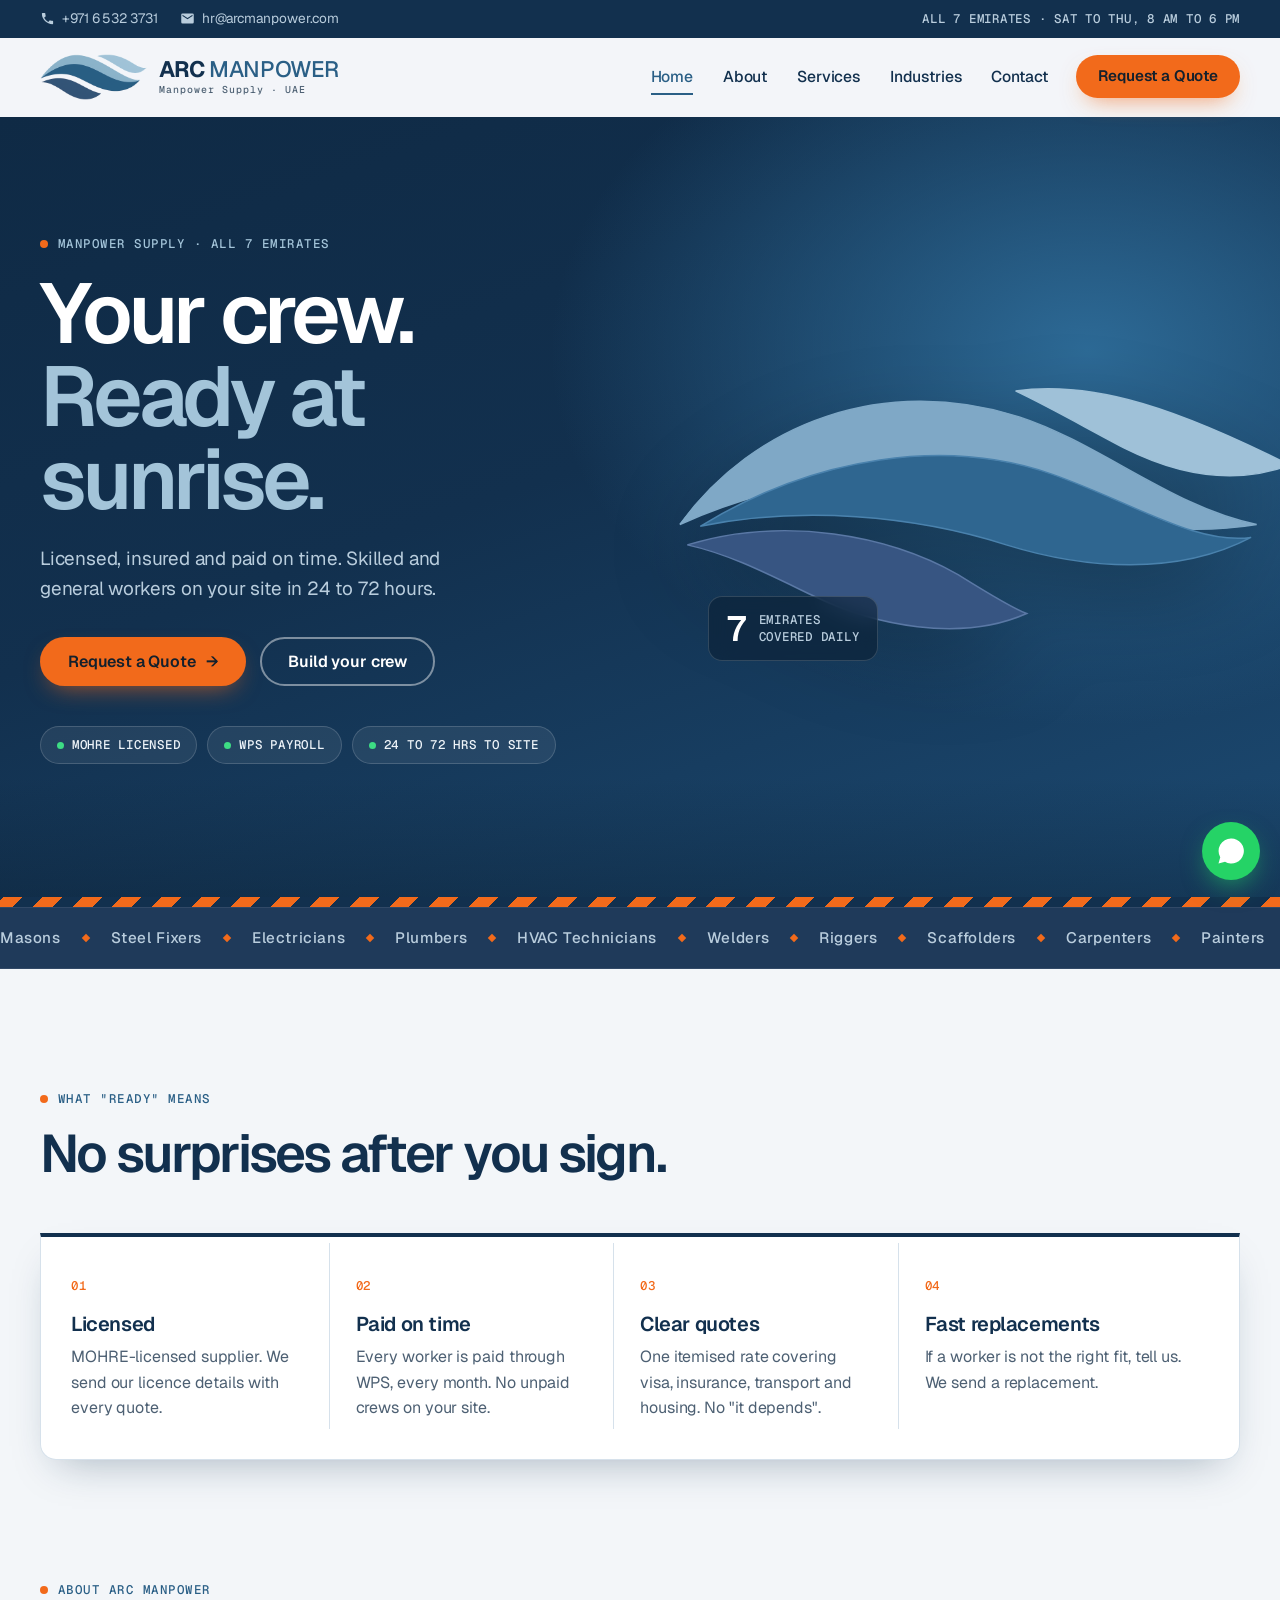
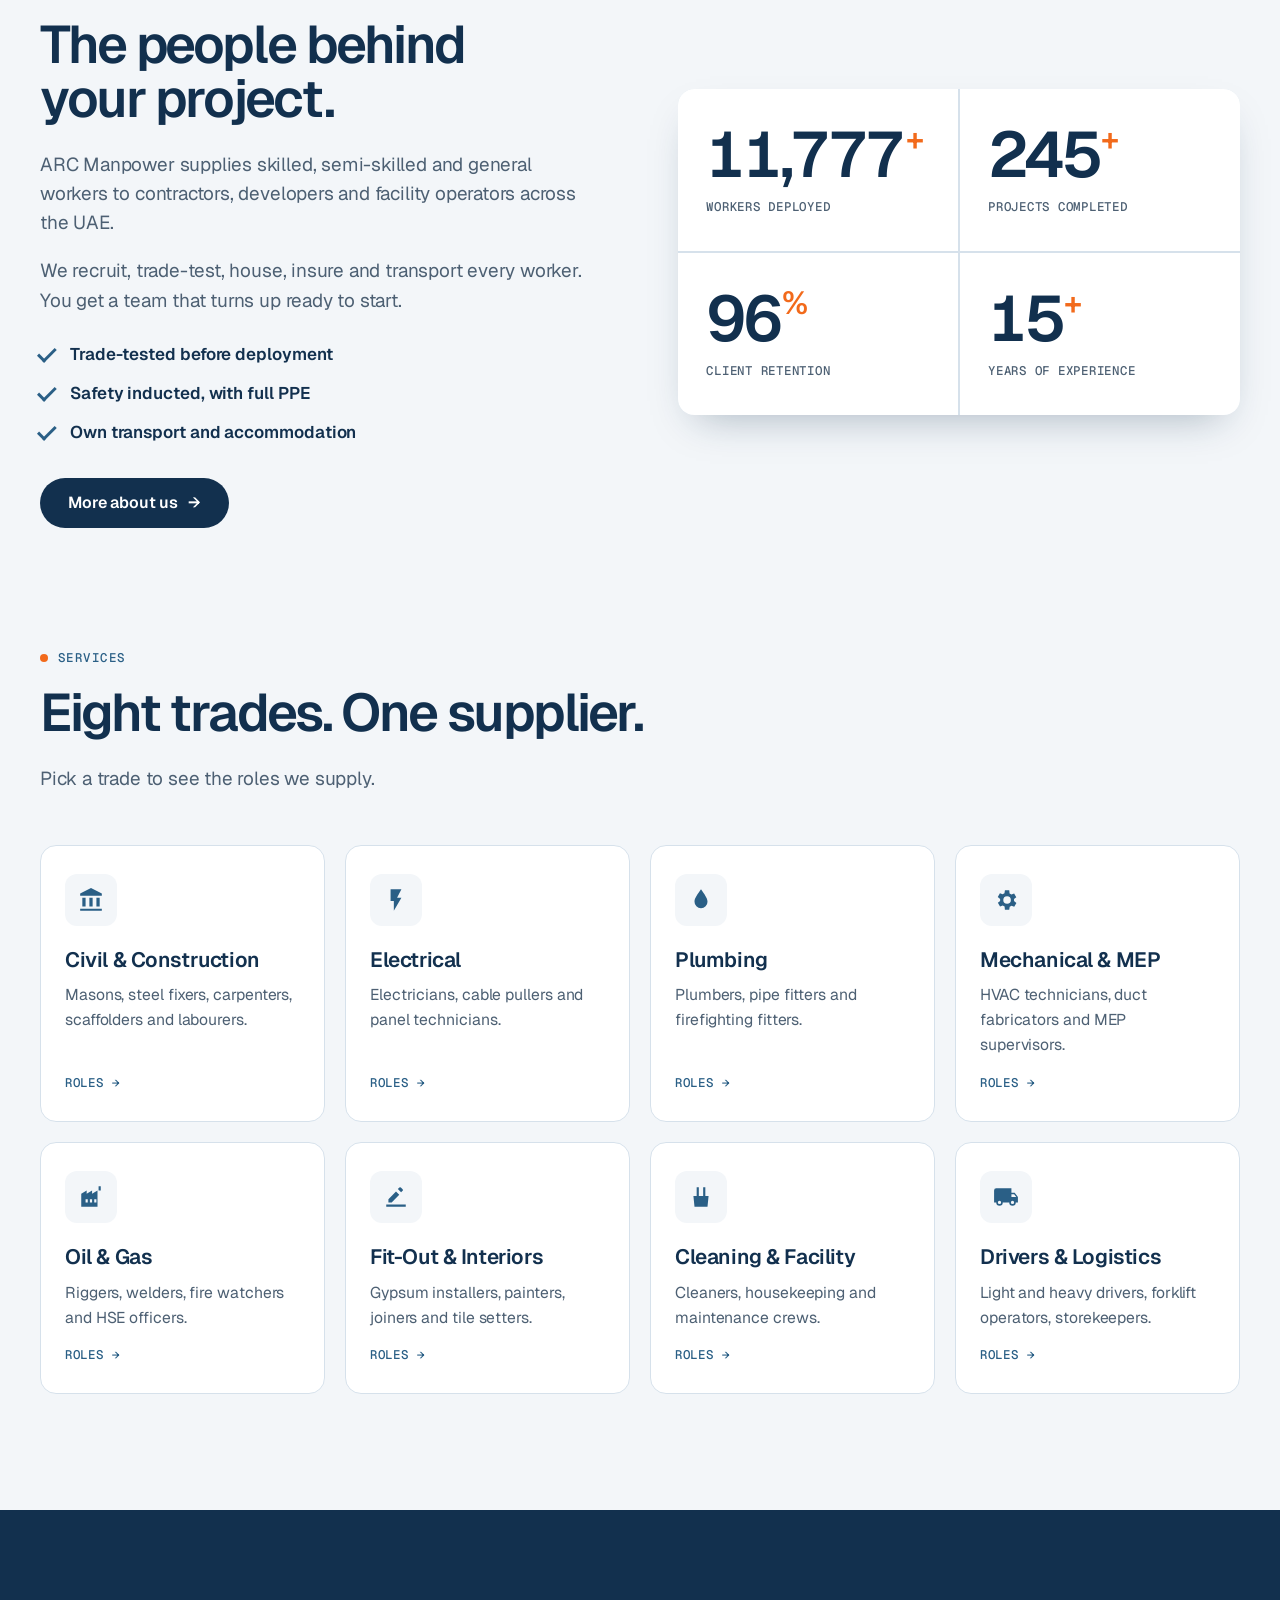
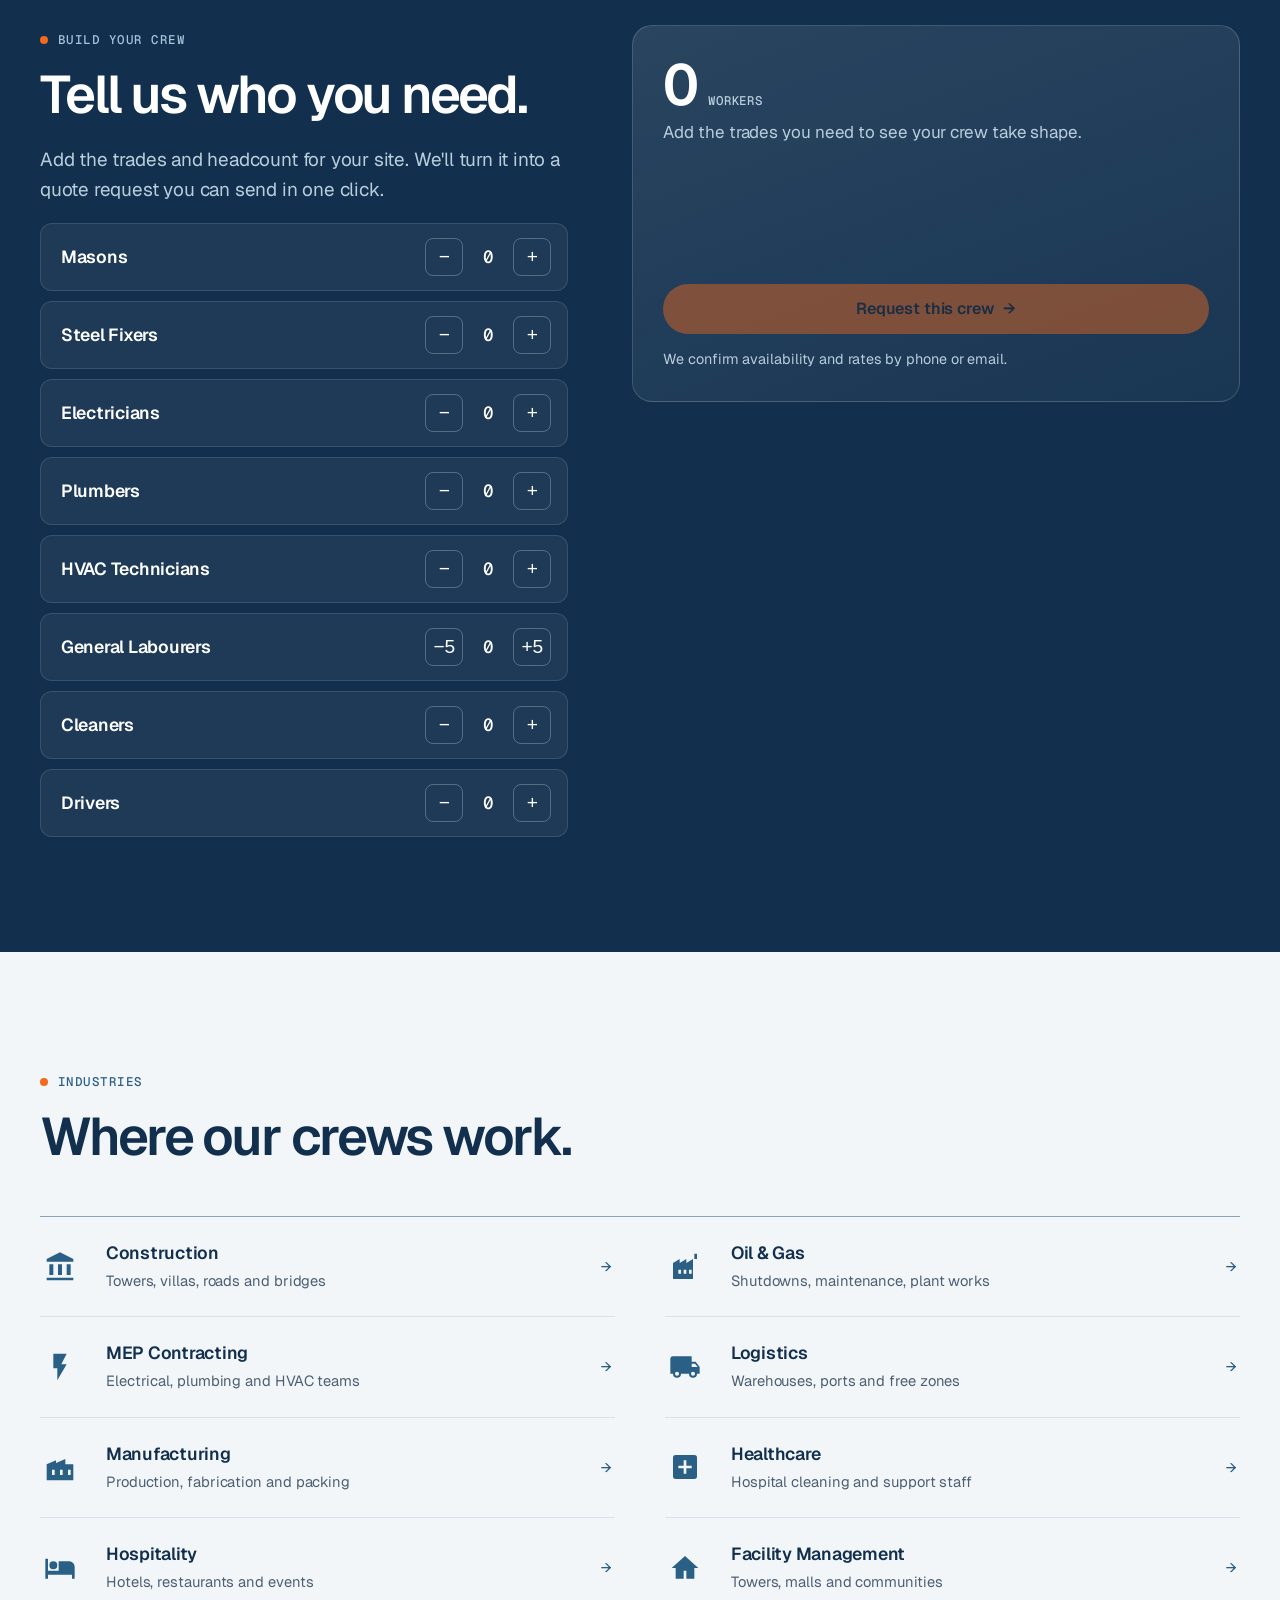
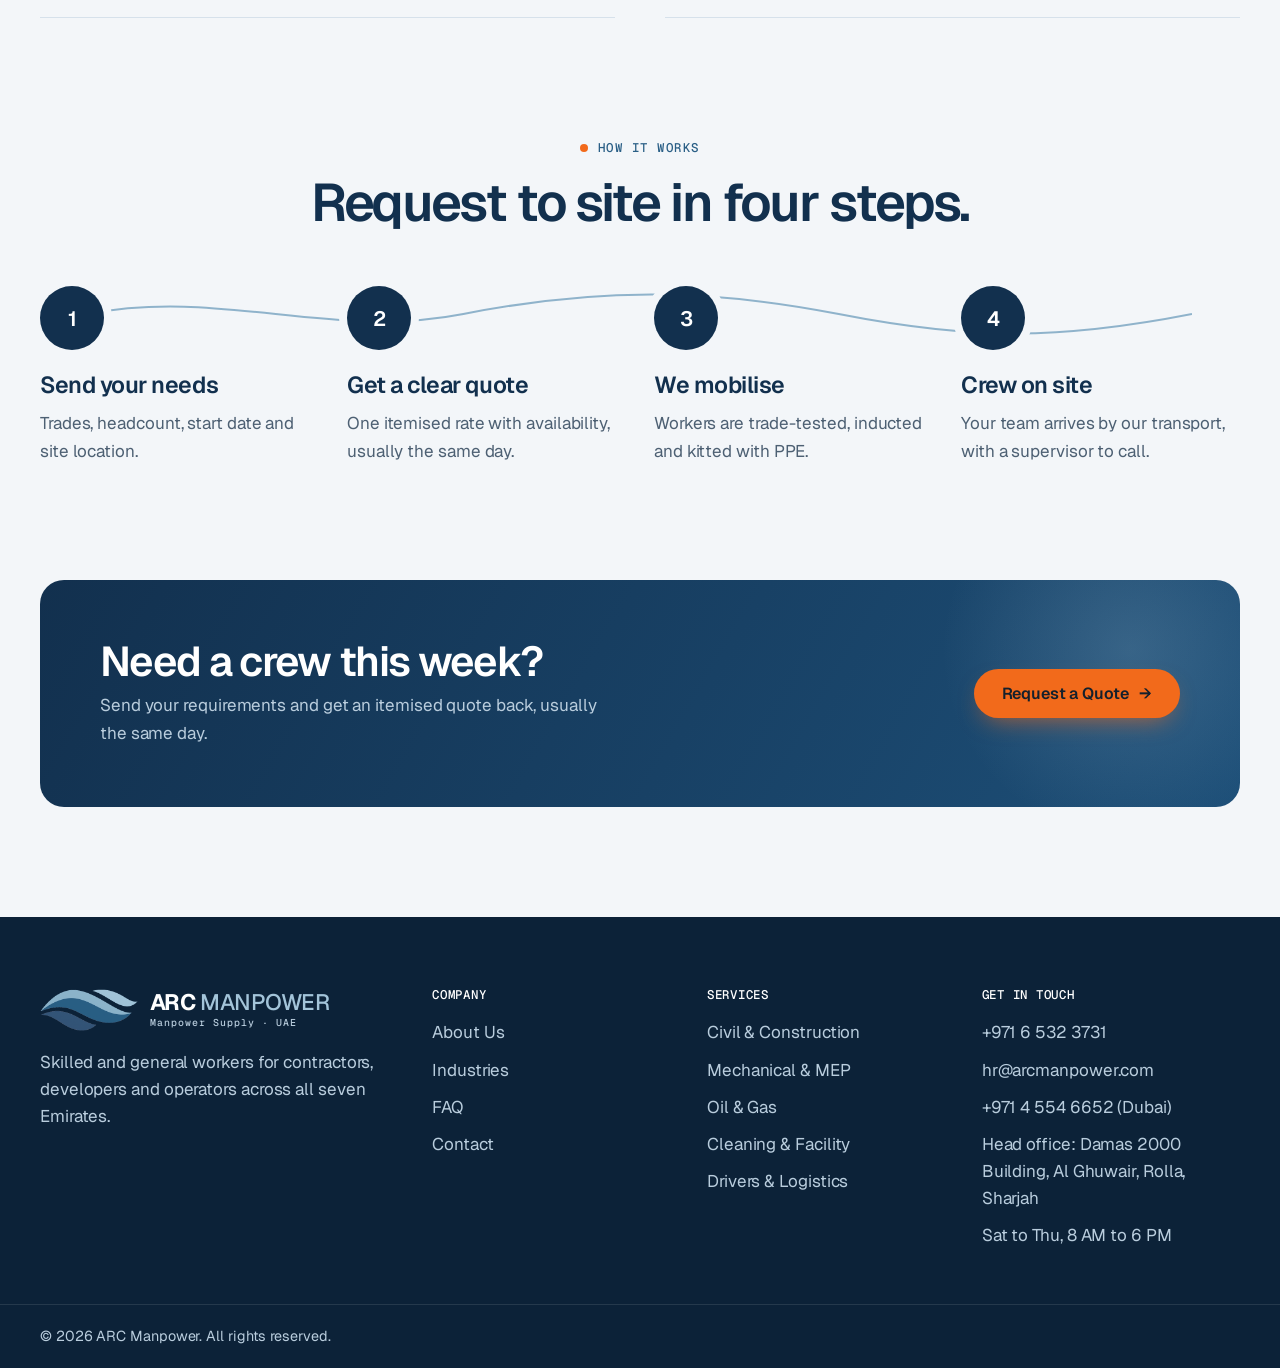
==== commit 84c41254: "Use real contact details and company figures Phone, email, WhatsApp, Sharjah and Dubai office addres" ====
--- a/index.html
+++ b/index.html
@@ -27,9 +27,8 @@
   <div class="topbar">
     <div class="container topbar-inner">
       <div class="topbar-contact">
-        <!-- TODO: replace with real phone / email -->
-        <a href="tel:+971500000000"><svg viewBox="0 0 24 24" aria-hidden="true"><path d="M6.6 10.8a15.1 15.1 0 0 0 6.6 6.6l2.2-2.2c.3-.3.7-.4 1-.2 1.1.4 2.3.6 3.6.6.6 0 1 .4 1 1V20c0 .6-.4 1-1 1A17 17 0 0 1 3 4c0-.6.4-1 1-1h3.5c.6 0 1 .4 1 1 0 1.3.2 2.5.6 3.6.1.3 0 .7-.2 1l-2.3 2.2z"/></svg>+971 50 000 0000</a>
-        <a href="mailto:info@arcmanpower.ae"><svg viewBox="0 0 24 24" aria-hidden="true"><path d="M20 4H4a2 2 0 0 0-2 2v12a2 2 0 0 0 2 2h16a2 2 0 0 0 2-2V6a2 2 0 0 0-2-2zm0 4-8 5-8-5V6l8 5 8-5v2z"/></svg>info@arcmanpower.ae</a>
+        <a href="tel:+97165323731"><svg viewBox="0 0 24 24" aria-hidden="true"><path d="M6.6 10.8a15.1 15.1 0 0 0 6.6 6.6l2.2-2.2c.3-.3.7-.4 1-.2 1.1.4 2.3.6 3.6.6.6 0 1 .4 1 1V20c0 .6-.4 1-1 1A17 17 0 0 1 3 4c0-.6.4-1 1-1h3.5c.6 0 1 .4 1 1 0 1.3.2 2.5.6 3.6.1.3 0 .7-.2 1l-2.3 2.2z"/></svg>+971 6 532 3731</a>
+        <a href="mailto:hr@arcmanpower.com"><svg viewBox="0 0 24 24" aria-hidden="true"><path d="M20 4H4a2 2 0 0 0-2 2v12a2 2 0 0 0 2 2h16a2 2 0 0 0 2-2V6a2 2 0 0 0-2-2zm0 4-8 5-8-5V6l8 5 8-5v2z"/></svg>hr@arcmanpower.com</a>
       </div>
       <div class="topbar-note">All 7 Emirates &middot; Sat to Thu, 8 AM to 6 PM</div>
     </div>
@@ -116,12 +115,11 @@
           </ul>
           <a href="about.html" class="btn btn-solid">More about us <span class="arrow">&rarr;</span></a>
         </div>
-        <!-- TODO: update these figures with ARC Manpower's real numbers -->
         <div class="stat-grid rv">
-          <div class="stat"><div class="num"><span data-count="500">0</span><sup>+</sup></div><p>Projects supported</p></div>
-          <div class="stat"><div class="num"><span data-count="10">0</span><sup>+</sup></div><p>Years in the UAE</p></div>
-          <div class="stat"><div class="num"><span data-count="3000">0</span><sup>+</sup></div><p>Workers on our visa</p></div>
-          <div class="stat"><div class="num"><span data-count="250">0</span><sup>+</sup></div><p>Repeat clients</p></div>
+          <div class="stat"><div class="num"><span data-count="12000">0</span><sup>+</sup></div><p>Workers deployed</p></div>
+          <div class="stat"><div class="num"><span data-count="250">0</span><sup>+</sup></div><p>Projects completed</p></div>
+          <div class="stat"><div class="num"><span data-count="98">0</span><sup>%</sup></div><p>Client retention</p></div>
+          <div class="stat"><div class="num"><span data-count="15">0</span><sup>+</sup></div><p>Years of experience</p></div>
         </div>
       </div>
     </section>
@@ -252,11 +250,11 @@
       </div>
       <div>
         <h4>Get in Touch</h4>
-        <!-- TODO: replace with real contact details -->
         <ul>
-          <li><a href="tel:+971500000000">+971 50 000 0000</a></li>
-          <li><a href="mailto:info@arcmanpower.ae">info@arcmanpower.ae</a></li>
-          <li>Abu Dhabi &middot; Dubai &middot; Sharjah</li>
+          <li><a href="tel:+97165323731">+971 6 532 3731</a></li>
+          <li><a href="mailto:hr@arcmanpower.com">hr@arcmanpower.com</a></li>
+          <li><a href="tel:+97145546652">+971 4 554 6652</a> (Dubai)</li>
+          <li>Head office: Damas 2000 Building, Al Ghuwair, Rolla, Sharjah</li>
           <li>Sat to Thu, 8 AM to 6 PM</li>
         </ul>
       </div>
@@ -266,7 +264,7 @@
     </div>
   </footer>
 
-  <a href="https://wa.me/971500000000" class="float-wa" target="_blank" rel="noopener" aria-label="Chat on WhatsApp"><svg viewBox="0 0 24 24" aria-hidden="true"><path d="M17.5 14.4c-.3-.1-1.7-.8-2-.9-.3-.1-.5-.1-.7.1l-.9 1.1c-.2.2-.3.2-.6.1a8 8 0 0 1-4-3.5c-.3-.5.3-.5.9-1.6.1-.2 0-.4 0-.5l-.9-2.2c-.2-.6-.5-.5-.7-.5h-.6a1.1 1.1 0 0 0-.8.4 3.4 3.4 0 0 0-1 2.5 5.9 5.9 0 0 0 1.2 3.1 13.5 13.5 0 0 0 5.2 4.6c1.9.8 2.7.9 3.6.7a3.1 3.1 0 0 0 2-1.4 2.5 2.5 0 0 0 .2-1.4c-.1-.2-.3-.3-.6-.4zM12 2a10 10 0 0 0-8.6 15l-1.4 5 5.2-1.4A10 10 0 1 0 12 2z"/></svg></a>
+  <a href="https://wa.me/97165323731" class="float-wa" target="_blank" rel="noopener" aria-label="Chat on WhatsApp"><svg viewBox="0 0 24 24" aria-hidden="true"><path d="M17.5 14.4c-.3-.1-1.7-.8-2-.9-.3-.1-.5-.1-.7.1l-.9 1.1c-.2.2-.3.2-.6.1a8 8 0 0 1-4-3.5c-.3-.5.3-.5.9-1.6.1-.2 0-.4 0-.5l-.9-2.2c-.2-.6-.5-.5-.7-.5h-.6a1.1 1.1 0 0 0-.8.4 3.4 3.4 0 0 0-1 2.5 5.9 5.9 0 0 0 1.2 3.1 13.5 13.5 0 0 0 5.2 4.6c1.9.8 2.7.9 3.6.7a3.1 3.1 0 0 0 2-1.4 2.5 2.5 0 0 0 .2-1.4c-.1-.2-.3-.3-.6-.4zM12 2a10 10 0 0 0-8.6 15l-1.4 5 5.2-1.4A10 10 0 1 0 12 2z"/></svg></a>
 
   <script src="script.js"></script>
 </body>
--- a/styles.css
+++ b/styles.css
@@ -325,6 +325,7 @@
 .c-card svg { width: 26px; height: 26px; color: var(--primary); margin-bottom: 14px; }
 .c-card h3 { font-size: 1rem; margin-bottom: 4px; }
 .c-card p, .c-card a { color: var(--muted); font-size: .98rem; margin: 0; }
+.c-card a { display: block; }
 .c-card a:hover { color: var(--primary); }
 .quote-grid { display: grid; grid-template-columns: 1fr 1.2fr; gap: clamp(36px, 5vw, 70px); align-items: start; }
 .map { margin-top: 30px; border-radius: var(--radius); overflow: hidden; aspect-ratio: 16 / 11; border: 1px solid var(--line); background: var(--navy); }
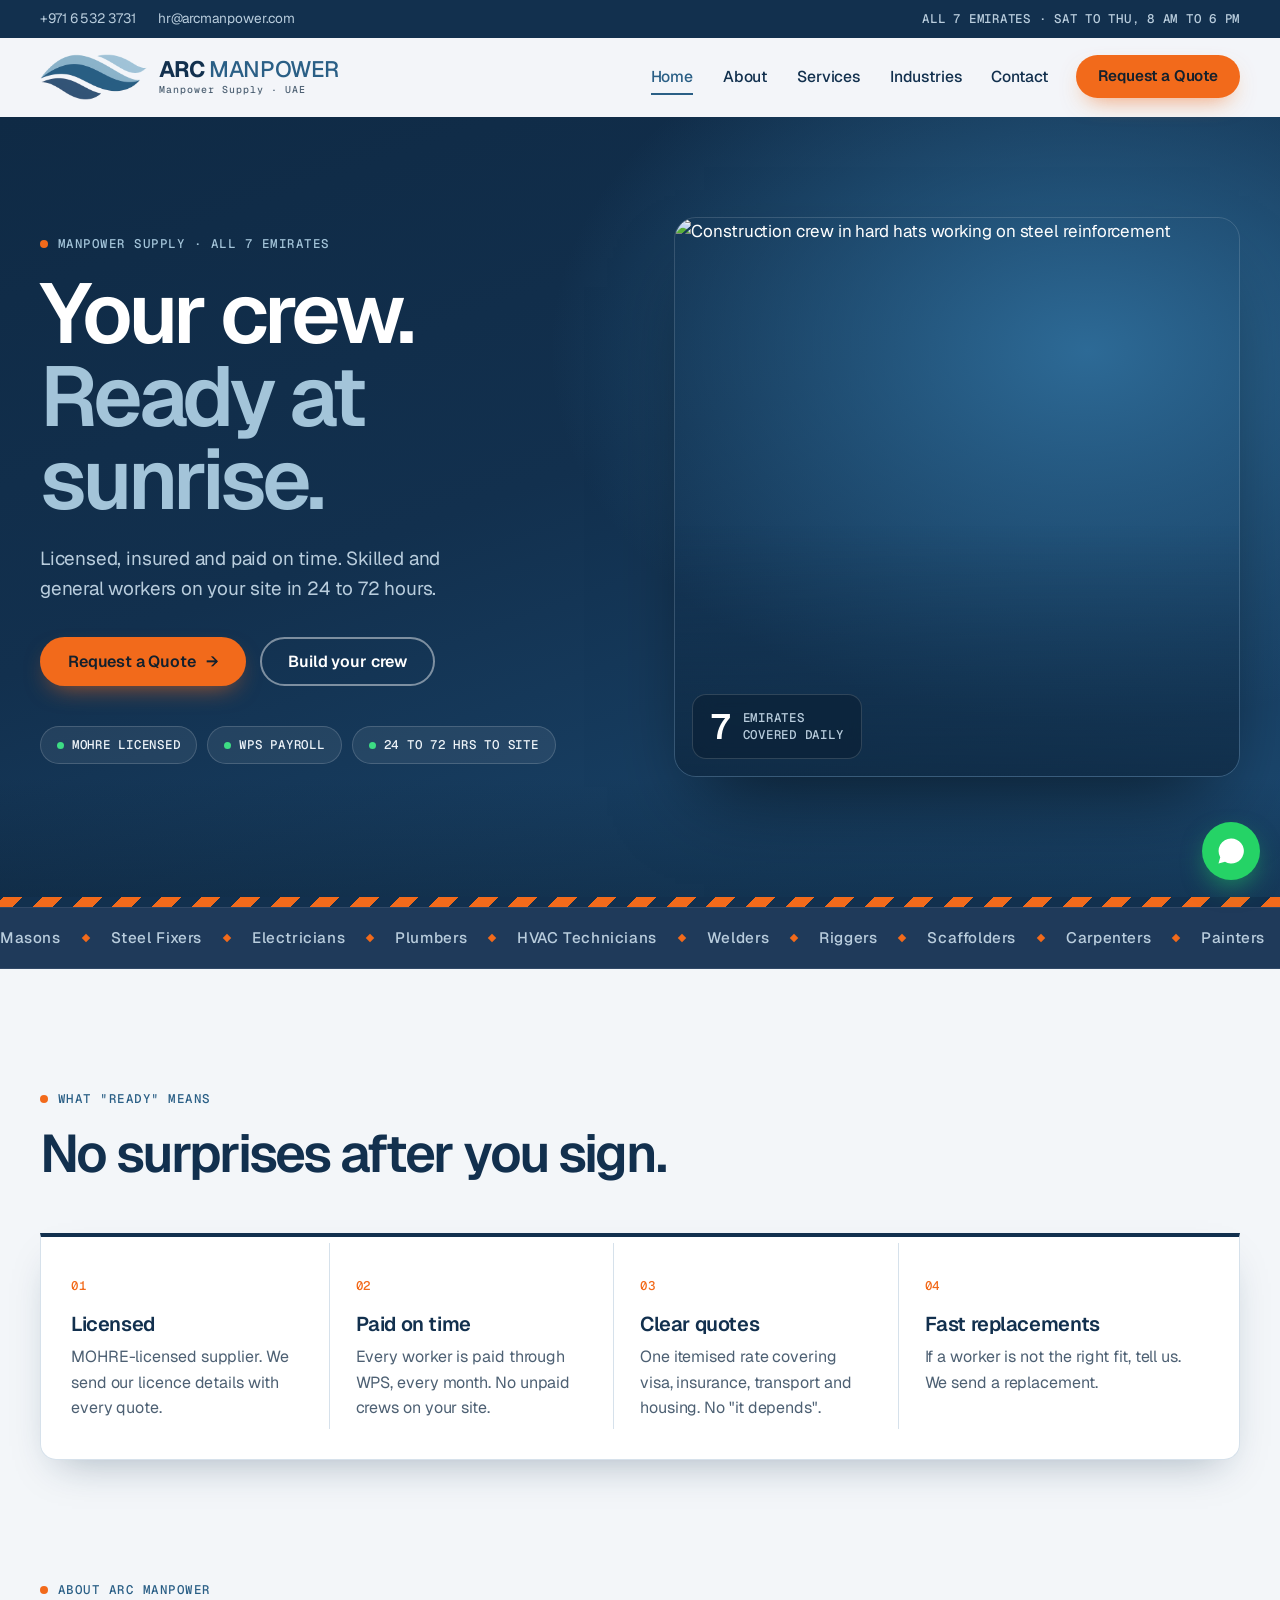
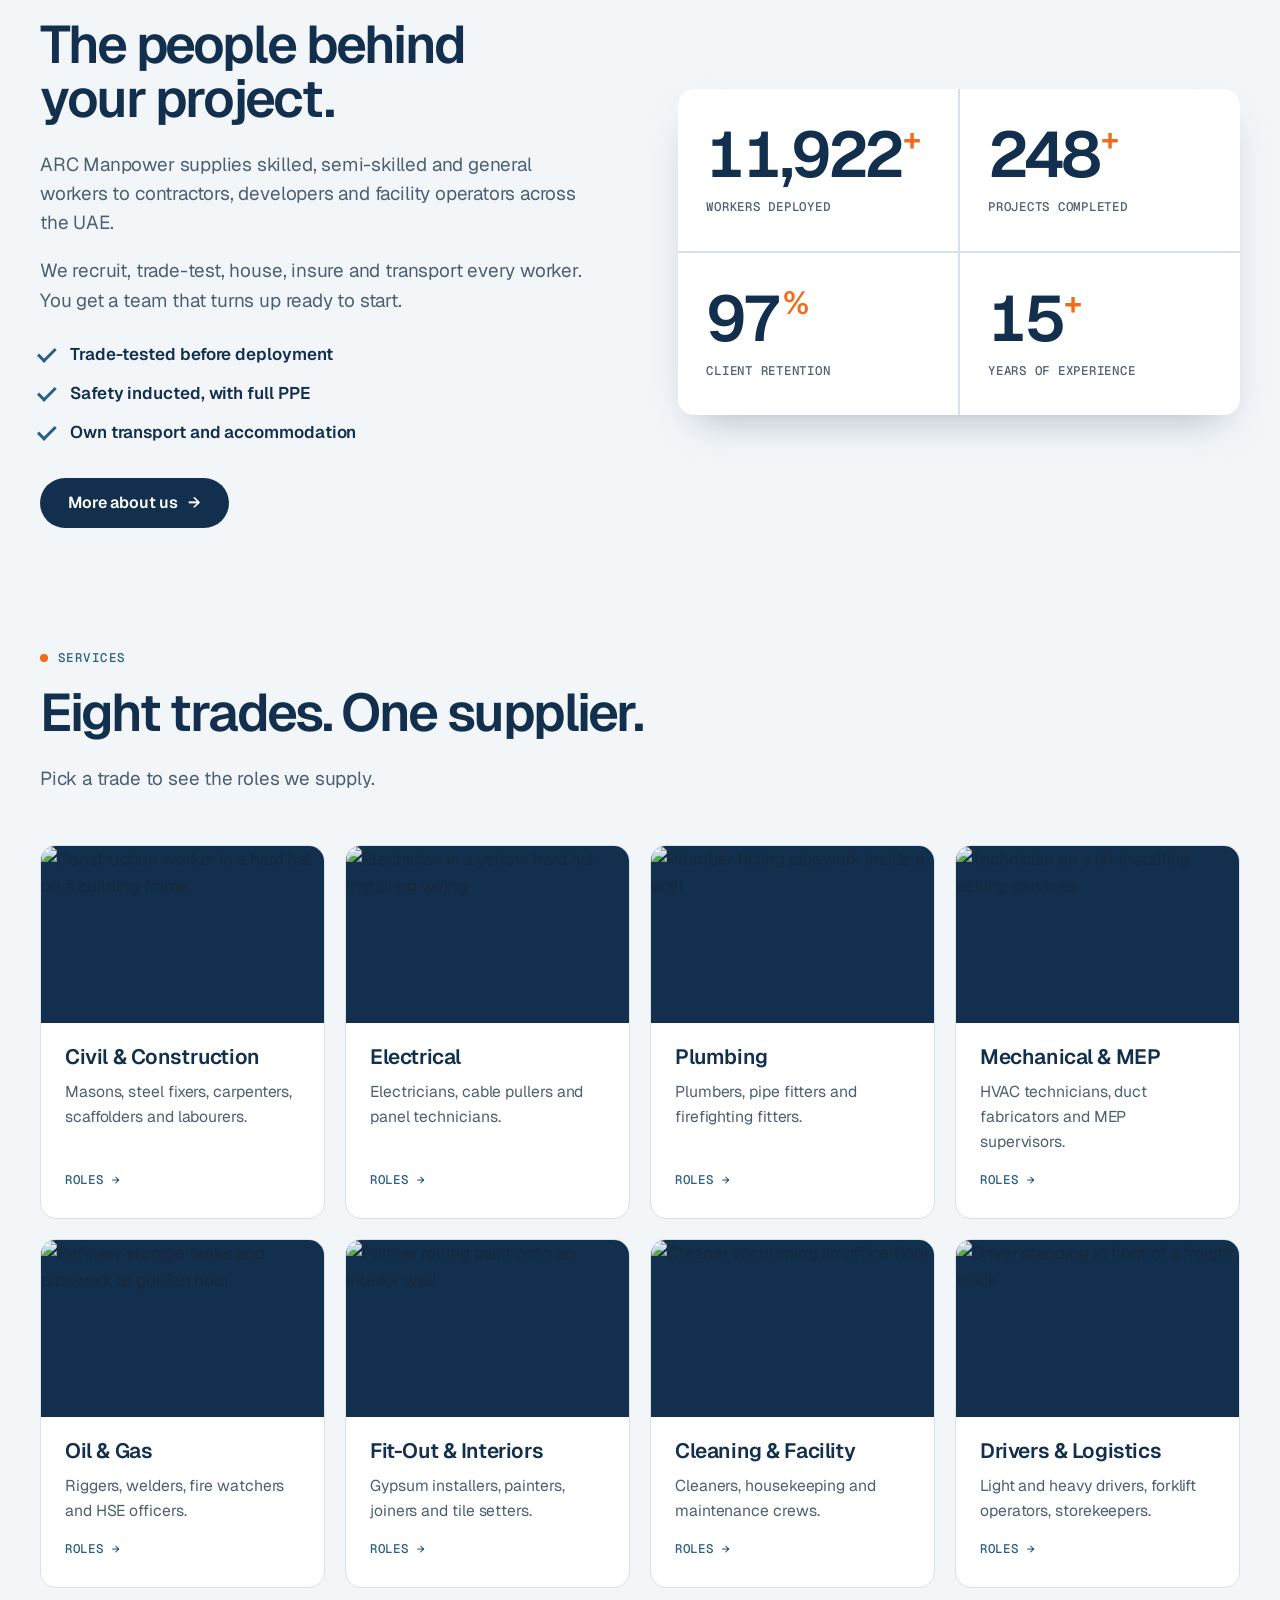
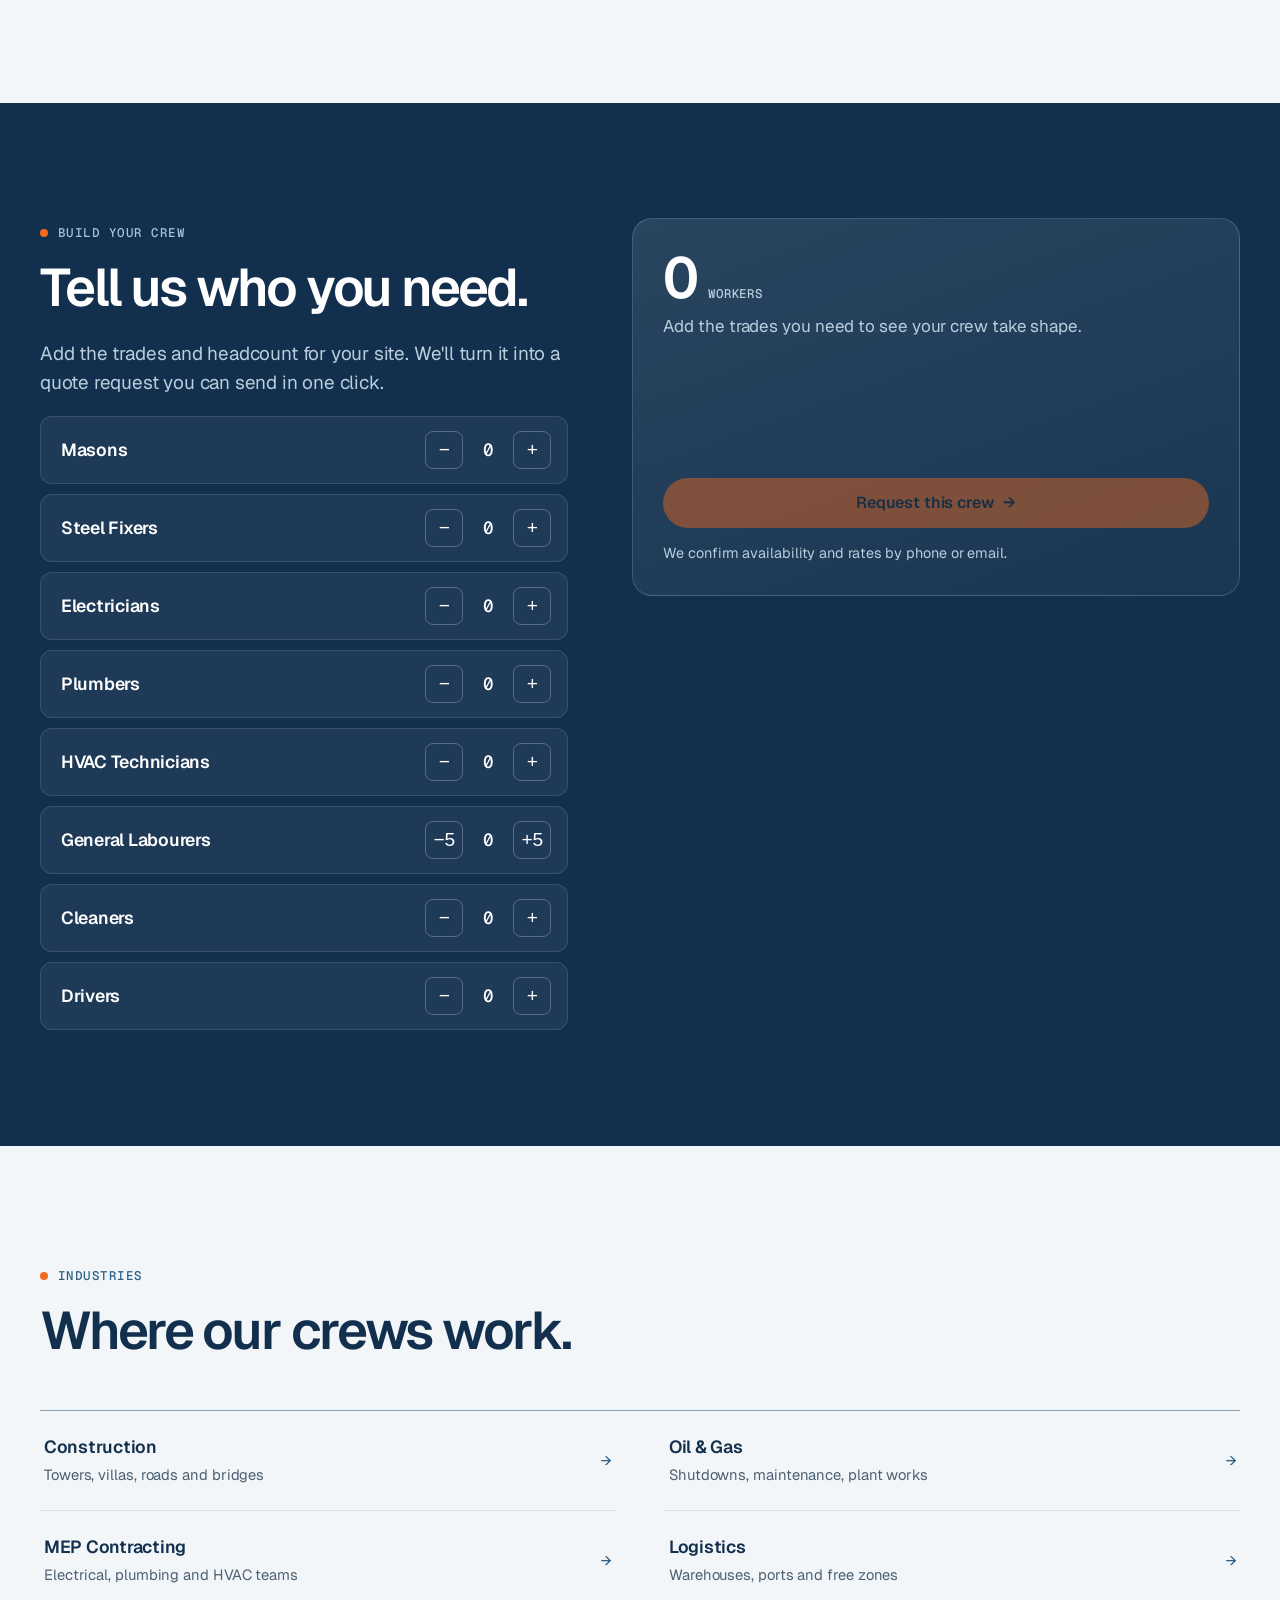
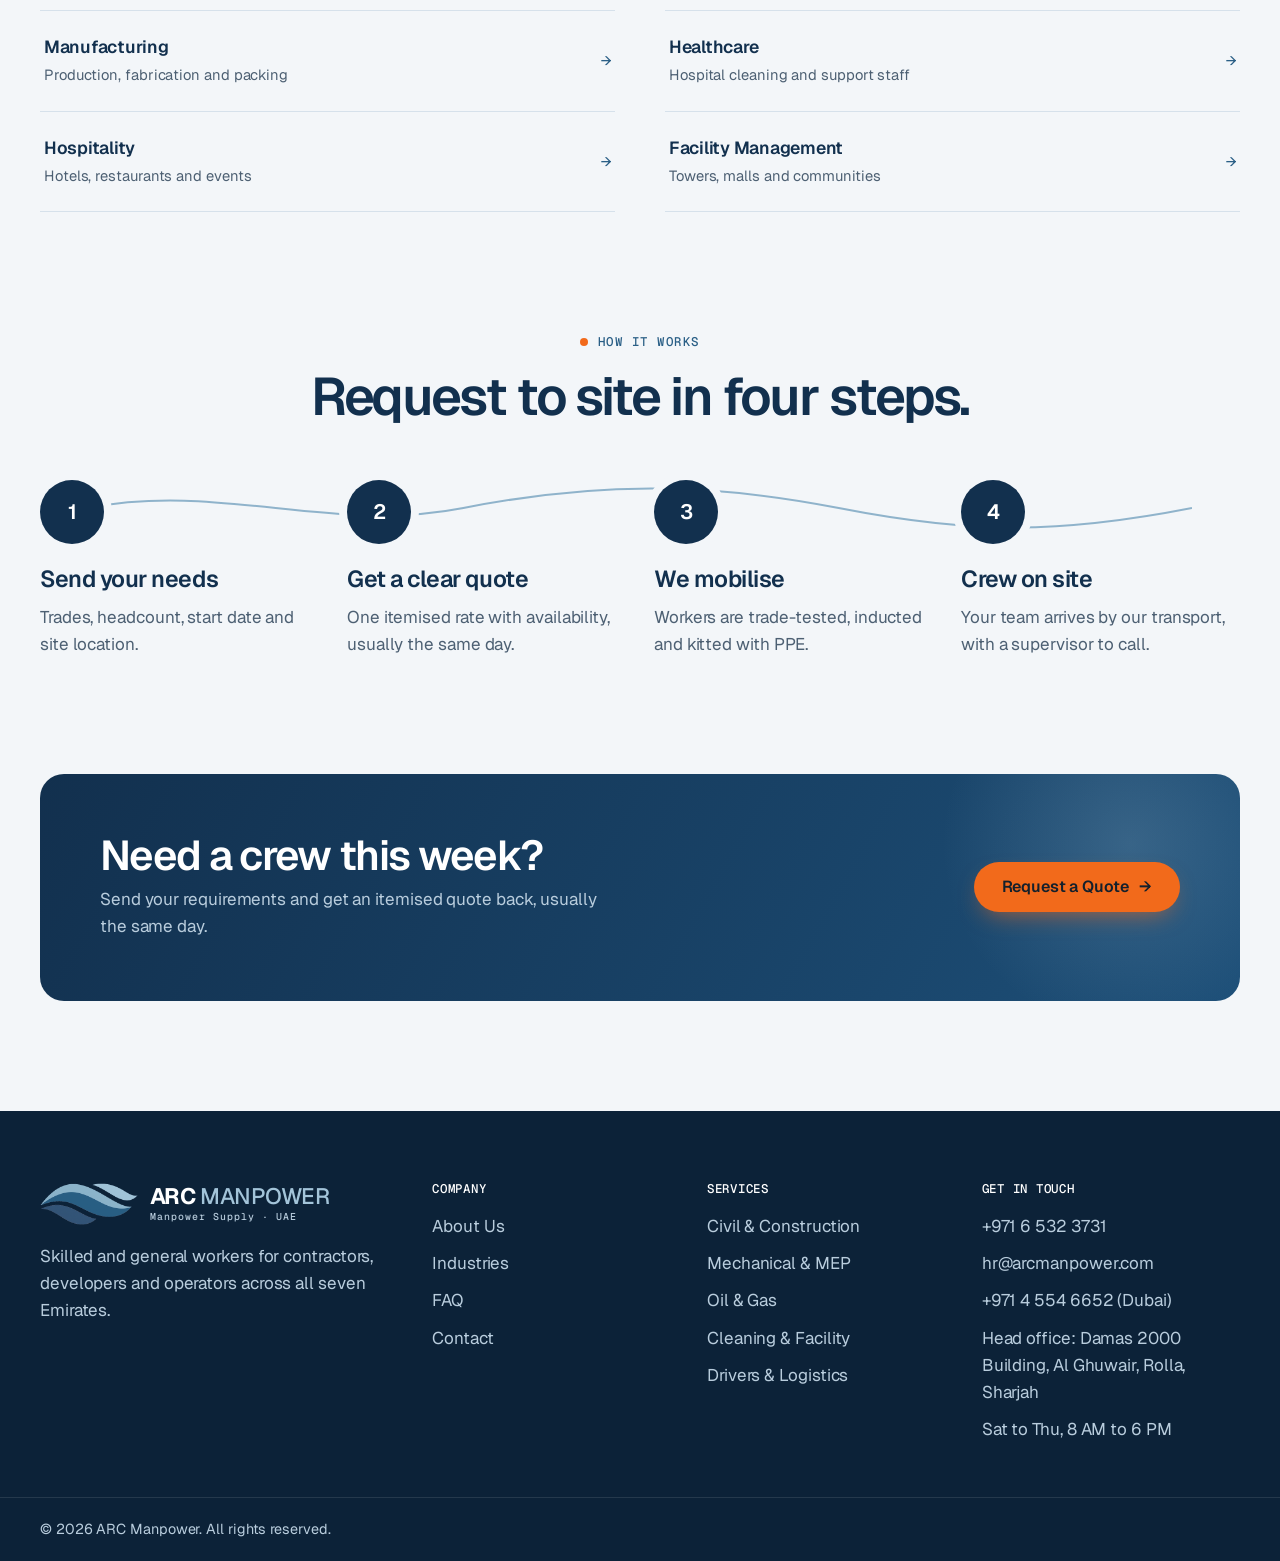
==== commit 2c81bc91: "Replace icons with real photos Service cards, service and industry panels, the home hero and the inn" ====
--- a/index.html
+++ b/index.html
@@ -27,8 +27,8 @@
   <div class="topbar">
     <div class="container topbar-inner">
       <div class="topbar-contact">
-        <a href="tel:+97165323731"><svg viewBox="0 0 24 24" aria-hidden="true"><path d="M6.6 10.8a15.1 15.1 0 0 0 6.6 6.6l2.2-2.2c.3-.3.7-.4 1-.2 1.1.4 2.3.6 3.6.6.6 0 1 .4 1 1V20c0 .6-.4 1-1 1A17 17 0 0 1 3 4c0-.6.4-1 1-1h3.5c.6 0 1 .4 1 1 0 1.3.2 2.5.6 3.6.1.3 0 .7-.2 1l-2.3 2.2z"/></svg>+971 6 532 3731</a>
-        <a href="mailto:hr@arcmanpower.com"><svg viewBox="0 0 24 24" aria-hidden="true"><path d="M20 4H4a2 2 0 0 0-2 2v12a2 2 0 0 0 2 2h16a2 2 0 0 0 2-2V6a2 2 0 0 0-2-2zm0 4-8 5-8-5V6l8 5 8-5v2z"/></svg>hr@arcmanpower.com</a>
+        <a href="tel:+97165323731">+971 6 532 3731</a>
+        <a href="mailto:hr@arcmanpower.com">hr@arcmanpower.com</a>
       </div>
       <div class="topbar-note">All 7 Emirates &middot; Sat to Thu, 8 AM to 6 PM</div>
     </div>
@@ -70,7 +70,7 @@
           </ul>
         </div>
         <div class="hero-art">
-          <svg class="waves" viewBox="0 0 720 360" aria-hidden="true"><path class="wv" d="M392 70C480 58 572 92 688 150C628 172 566 160 510 132C468 110 430 88 392 70Z"/><path class="wv" d="M30 214C110 104 250 52 396 98C482 126 562 196 652 214C566 228 482 212 400 186C278 148 150 160 30 214Z"/><path class="wv" d="M52 216C176 140 318 120 432 160C522 192 586 236 646 228C566 270 466 262 382 236C282 204 160 194 52 216Z"/><path class="wv" d="M38 236C144 204 256 226 330 268C362 288 388 304 404 310C332 342 238 322 176 292C126 268 84 246 38 236Z"/></svg>
+          <figure class="hero-photo"><img src="https://images.unsplash.com/photo-1531834685032-c34bf0d84c77?auto=format&amp;fit=crop&amp;w=720&amp;q=70" srcset="https://images.unsplash.com/photo-1531834685032-c34bf0d84c77?auto=format&amp;fit=crop&amp;w=720&amp;q=70 1x, https://images.unsplash.com/photo-1531834685032-c34bf0d84c77?auto=format&amp;fit=crop&amp;w=1440&amp;q=70 2x" alt="Construction crew in hard hats working on steel reinforcement" fetchpriority="high" decoding="async" /></figure>
           <div class="badge rv"><strong>7</strong><span>Emirates<br />covered daily</span></div>
         </div>
       </div>
@@ -132,14 +132,14 @@
           <p class="lede">Pick a trade to see the roles we supply.</p>
         </div>
         <div class="cards stagger">
-          <a href="services.html#civil" class="card"><div class="icon"><svg viewBox="0 0 24 24" aria-hidden="true"><path d="M2 20h20v2H2zM4 10h3v8H4zm6.5 0h3v8h-3zM17 10h3v8h-3zM12 1 2 6v2h20V6z"/></svg></div><h3>Civil &amp; Construction</h3><p>Masons, steel fixers, carpenters, scaffolders and labourers.</p><span class="more">Roles</span></a>
-          <a href="services.html#electrical" class="card"><div class="icon"><svg viewBox="0 0 24 24" aria-hidden="true"><path d="M7 2v11h3v9l7-12h-4l4-8z"/></svg></div><h3>Electrical</h3><p>Electricians, cable pullers and panel technicians.</p><span class="more">Roles</span></a>
-          <a href="services.html#plumbing" class="card"><div class="icon"><svg viewBox="0 0 24 24" aria-hidden="true"><path d="M12 2c-3 4.5-6 8-6 11.5a6 6 0 0 0 12 0C18 10 15 6.5 12 2z"/></svg></div><h3>Plumbing</h3><p>Plumbers, pipe fitters and firefighting fitters.</p><span class="more">Roles</span></a>
-          <a href="services.html#mep" class="card"><div class="icon"><svg viewBox="0 0 24 24" aria-hidden="true"><path d="M19.4 13a7.6 7.6 0 0 0 0-2l2.1-1.6-2-3.5-2.5 1a7.4 7.4 0 0 0-1.7-1L15 3h-4l-.4 2.7a7.4 7.4 0 0 0-1.7 1l-2.5-1-2 3.5L6.6 11a7.6 7.6 0 0 0 0 2l-2.1 1.6 2 3.5 2.5-1c.5.4 1.1.7 1.7 1L11 21h4l.4-2.7a7.4 7.4 0 0 0 1.7-1l2.5 1 2-3.5L19.4 13zM13 15.5a3.5 3.5 0 1 1 0-7 3.5 3.5 0 0 1 0 7z"/></svg></div><h3>Mechanical &amp; MEP</h3><p>HVAC technicians, duct fabricators and MEP supervisors.</p><span class="more">Roles</span></a>
-          <a href="services.html#oil-gas" class="card"><div class="icon"><svg viewBox="0 0 24 24" aria-hidden="true"><path d="M3 21V9l5-3v3l5-3v3l5-3v15H3zm4-4h2v-3H7v3zm4 0h2v-3h-2v3zm4 0h2v-3h-2v3zM19 2h2v4h-2z"/></svg></div><h3>Oil &amp; Gas</h3><p>Riggers, welders, fire watchers and HSE officers.</p><span class="more">Roles</span></a>
-          <a href="services.html#fit-out" class="card"><div class="icon"><svg viewBox="0 0 24 24" aria-hidden="true"><path d="M3 21h18v-2H3v2zM5 17h3l7-7-3-3-7 7v3zm11.7-9.3 1.4-1.4a1 1 0 0 0 0-1.4l-1.6-1.6a1 1 0 0 0-1.4 0l-1.4 1.4 3 3z"/></svg></div><h3>Fit-Out &amp; Interiors</h3><p>Gypsum installers, painters, joiners and tile setters.</p><span class="more">Roles</span></a>
-          <a href="services.html#cleaning" class="card"><div class="icon"><svg viewBox="0 0 24 24" aria-hidden="true"><path d="M16 11V3h-2v8h-4V3H8v8H5l1 10h12l1-10h-3z"/></svg></div><h3>Cleaning &amp; Facility</h3><p>Cleaners, housekeeping and maintenance crews.</p><span class="more">Roles</span></a>
-          <a href="services.html#logistics" class="card"><div class="icon"><svg viewBox="0 0 24 24" aria-hidden="true"><path d="M20 8h-3V4H3a2 2 0 0 0-2 2v11h2a3 3 0 0 0 6 0h6a3 3 0 0 0 6 0h2v-5l-3-4zM6 18.5a1.5 1.5 0 1 1 0-3 1.5 1.5 0 0 1 0 3zm12 0a1.5 1.5 0 1 1 0-3 1.5 1.5 0 0 1 0 3zM17 12V9.5h2.5l2 2.5H17z"/></svg></div><h3>Drivers &amp; Logistics</h3><p>Light and heavy drivers, forklift operators, storekeepers.</p><span class="more">Roles</span></a>
+          <a href="services.html#civil" class="card"><div class="card-img"><img src="https://images.unsplash.com/photo-1587582423116-ec07293f0395?auto=format&amp;fit=crop&amp;w=520&amp;q=70" srcset="https://images.unsplash.com/photo-1587582423116-ec07293f0395?auto=format&amp;fit=crop&amp;w=520&amp;q=70 1x, https://images.unsplash.com/photo-1587582423116-ec07293f0395?auto=format&amp;fit=crop&amp;w=1040&amp;q=70 2x" alt="Construction worker in a hard hat on a building frame" loading="lazy" decoding="async" /></div><h3>Civil &amp; Construction</h3><p>Masons, steel fixers, carpenters, scaffolders and labourers.</p><span class="more">Roles</span></a>
+          <a href="services.html#electrical" class="card"><div class="card-img"><img src="https://images.unsplash.com/photo-1621905251189-08b45d6a269e?auto=format&amp;fit=crop&amp;w=520&amp;q=70" srcset="https://images.unsplash.com/photo-1621905251189-08b45d6a269e?auto=format&amp;fit=crop&amp;w=520&amp;q=70 1x, https://images.unsplash.com/photo-1621905251189-08b45d6a269e?auto=format&amp;fit=crop&amp;w=1040&amp;q=70 2x" alt="Electrician in a yellow hard hat installing wiring" loading="lazy" decoding="async" /></div><h3>Electrical</h3><p>Electricians, cable pullers and panel technicians.</p><span class="more">Roles</span></a>
+          <a href="services.html#plumbing" class="card"><div class="card-img"><img src="https://images.unsplash.com/photo-1676210134188-4c05dd172f89?auto=format&amp;fit=crop&amp;w=520&amp;q=70" srcset="https://images.unsplash.com/photo-1676210134188-4c05dd172f89?auto=format&amp;fit=crop&amp;w=520&amp;q=70 1x, https://images.unsplash.com/photo-1676210134188-4c05dd172f89?auto=format&amp;fit=crop&amp;w=1040&amp;q=70 2x" alt="Plumber fitting pipework inside a wall" loading="lazy" decoding="async" /></div><h3>Plumbing</h3><p>Plumbers, pipe fitters and firefighting fitters.</p><span class="more">Roles</span></a>
+          <a href="services.html#mep" class="card"><div class="card-img"><img src="https://images.unsplash.com/photo-1785682118449-21da8825754d?auto=format&amp;fit=crop&amp;w=520&amp;q=70" srcset="https://images.unsplash.com/photo-1785682118449-21da8825754d?auto=format&amp;fit=crop&amp;w=520&amp;q=70 1x, https://images.unsplash.com/photo-1785682118449-21da8825754d?auto=format&amp;fit=crop&amp;w=1040&amp;q=70 2x" alt="Technician on a lift installing ceiling services" loading="lazy" decoding="async" /></div><h3>Mechanical &amp; MEP</h3><p>HVAC technicians, duct fabricators and MEP supervisors.</p><span class="more">Roles</span></a>
+          <a href="services.html#oil-gas" class="card"><div class="card-img"><img src="https://images.unsplash.com/photo-1786532852011-443cba5dc9fe?auto=format&amp;fit=crop&amp;w=520&amp;q=70" srcset="https://images.unsplash.com/photo-1786532852011-443cba5dc9fe?auto=format&amp;fit=crop&amp;w=520&amp;q=70 1x, https://images.unsplash.com/photo-1786532852011-443cba5dc9fe?auto=format&amp;fit=crop&amp;w=1040&amp;q=70 2x" alt="Refinery storage tanks and pipework at golden hour" loading="lazy" decoding="async" /></div><h3>Oil &amp; Gas</h3><p>Riggers, welders, fire watchers and HSE officers.</p><span class="more">Roles</span></a>
+          <a href="services.html#fit-out" class="card"><div class="card-img"><img src="https://images.unsplash.com/photo-1688372199140-cade7ae820fe?auto=format&amp;fit=crop&amp;w=520&amp;q=70" srcset="https://images.unsplash.com/photo-1688372199140-cade7ae820fe?auto=format&amp;fit=crop&amp;w=520&amp;q=70 1x, https://images.unsplash.com/photo-1688372199140-cade7ae820fe?auto=format&amp;fit=crop&amp;w=1040&amp;q=70 2x" alt="Painter rolling paint onto an interior wall" loading="lazy" decoding="async" /></div><h3>Fit-Out &amp; Interiors</h3><p>Gypsum installers, painters, joiners and tile setters.</p><span class="more">Roles</span></a>
+          <a href="services.html#cleaning" class="card"><div class="card-img"><img src="https://images.unsplash.com/photo-1781637590564-01c65dbf2039?auto=format&amp;fit=crop&amp;w=520&amp;q=70" srcset="https://images.unsplash.com/photo-1781637590564-01c65dbf2039?auto=format&amp;fit=crop&amp;w=520&amp;q=70 1x, https://images.unsplash.com/photo-1781637590564-01c65dbf2039?auto=format&amp;fit=crop&amp;w=1040&amp;q=70 2x" alt="Cleaner vacuuming an office floor" loading="lazy" decoding="async" /></div><h3>Cleaning &amp; Facility</h3><p>Cleaners, housekeeping and maintenance crews.</p><span class="more">Roles</span></a>
+          <a href="services.html#logistics" class="card"><div class="card-img"><img src="https://images.unsplash.com/photo-1574757974346-45bae947d89a?auto=format&amp;fit=crop&amp;w=520&amp;q=70" srcset="https://images.unsplash.com/photo-1574757974346-45bae947d89a?auto=format&amp;fit=crop&amp;w=520&amp;q=70 1x, https://images.unsplash.com/photo-1574757974346-45bae947d89a?auto=format&amp;fit=crop&amp;w=1040&amp;q=70 2x" alt="Driver standing in front of a freight truck" loading="lazy" decoding="async" /></div><h3>Drivers &amp; Logistics</h3><p>Light and heavy drivers, forklift operators, storekeepers.</p><span class="more">Roles</span></a>
         </div>
       </div>
     </section>
@@ -178,14 +178,14 @@
           <h2>Where our crews work.</h2>
         </div>
         <div class="ind-list stagger">
-          <a href="industries.html#construction" class="ind-row"><svg viewBox="0 0 24 24" aria-hidden="true"><path d="M2 20h20v2H2zM4 10h3v8H4zm6.5 0h3v8h-3zM17 10h3v8h-3zM12 1 2 6v2h20V6z"/></svg><span><strong>Construction</strong><small>Towers, villas, roads and bridges</small></span><span class="go">&rarr;</span></a>
-          <a href="industries.html#oil-gas" class="ind-row"><svg viewBox="0 0 24 24" aria-hidden="true"><path d="M3 21V9l5-3v3l5-3v3l5-3v15H3zm4-4h2v-3H7v3zm4 0h2v-3h-2v3zm4 0h2v-3h-2v3zM19 2h2v4h-2z"/></svg><span><strong>Oil &amp; Gas</strong><small>Shutdowns, maintenance, plant works</small></span><span class="go">&rarr;</span></a>
-          <a href="industries.html#mep" class="ind-row"><svg viewBox="0 0 24 24" aria-hidden="true"><path d="M7 2v11h3v9l7-12h-4l4-8z"/></svg><span><strong>MEP Contracting</strong><small>Electrical, plumbing and HVAC teams</small></span><span class="go">&rarr;</span></a>
-          <a href="industries.html#logistics" class="ind-row"><svg viewBox="0 0 24 24" aria-hidden="true"><path d="M20 8h-3V4H3a2 2 0 0 0-2 2v11h2a3 3 0 0 0 6 0h6a3 3 0 0 0 6 0h2v-5l-3-4zM6 18.5a1.5 1.5 0 1 1 0-3 1.5 1.5 0 0 1 0 3zm12 0a1.5 1.5 0 1 1 0-3 1.5 1.5 0 0 1 0 3zM17 12V9.5h2.5l2 2.5H17z"/></svg><span><strong>Logistics</strong><small>Warehouses, ports and free zones</small></span><span class="go">&rarr;</span></a>
-          <a href="industries.html#manufacturing" class="ind-row"><svg viewBox="0 0 24 24" aria-hidden="true"><path d="M22 22H2V10l7-3v2l7-3v4h6v12zM12 18h2v-4h-2v4zm-6 0h2v-4H6v4zm12 0h2v-4h-2v4z"/></svg><span><strong>Manufacturing</strong><small>Production, fabrication and packing</small></span><span class="go">&rarr;</span></a>
-          <a href="industries.html#healthcare" class="ind-row"><svg viewBox="0 0 24 24" aria-hidden="true"><path d="M19 3H5a2 2 0 0 0-2 2v14a2 2 0 0 0 2 2h14a2 2 0 0 0 2-2V5a2 2 0 0 0-2-2zm-2 10h-4v4h-2v-4H7v-2h4V7h2v4h4v2z"/></svg><span><strong>Healthcare</strong><small>Hospital cleaning and support staff</small></span><span class="go">&rarr;</span></a>
-          <a href="industries.html#hospitality" class="ind-row"><svg viewBox="0 0 24 24" aria-hidden="true"><path d="M7 13a3 3 0 1 0 0-6 3 3 0 0 0 0 6zm12-6h-8v7H3V5H1v15h2v-3h18v3h2v-9a4 4 0 0 0-4-4z"/></svg><span><strong>Hospitality</strong><small>Hotels, restaurants and events</small></span><span class="go">&rarr;</span></a>
-          <a href="industries.html#facility" class="ind-row"><svg viewBox="0 0 24 24" aria-hidden="true"><path d="M12 3 2 12h3v8h6v-6h2v6h6v-8h3z"/></svg><span><strong>Facility Management</strong><small>Towers, malls and communities</small></span><span class="go">&rarr;</span></a>
+          <a href="industries.html#construction" class="ind-row"><span><strong>Construction</strong><small>Towers, villas, roads and bridges</small></span><span class="go">&rarr;</span></a>
+          <a href="industries.html#oil-gas" class="ind-row"><span><strong>Oil &amp; Gas</strong><small>Shutdowns, maintenance, plant works</small></span><span class="go">&rarr;</span></a>
+          <a href="industries.html#mep" class="ind-row"><span><strong>MEP Contracting</strong><small>Electrical, plumbing and HVAC teams</small></span><span class="go">&rarr;</span></a>
+          <a href="industries.html#logistics" class="ind-row"><span><strong>Logistics</strong><small>Warehouses, ports and free zones</small></span><span class="go">&rarr;</span></a>
+          <a href="industries.html#manufacturing" class="ind-row"><span><strong>Manufacturing</strong><small>Production, fabrication and packing</small></span><span class="go">&rarr;</span></a>
+          <a href="industries.html#healthcare" class="ind-row"><span><strong>Healthcare</strong><small>Hospital cleaning and support staff</small></span><span class="go">&rarr;</span></a>
+          <a href="industries.html#hospitality" class="ind-row"><span><strong>Hospitality</strong><small>Hotels, restaurants and events</small></span><span class="go">&rarr;</span></a>
+          <a href="industries.html#facility" class="ind-row"><span><strong>Facility Management</strong><small>Towers, malls and communities</small></span><span class="go">&rarr;</span></a>
         </div>
       </div>
     </section>
--- a/styles.css
+++ b/styles.css
@@ -517,3 +517,36 @@
 .faq summary { font-size: 1.15rem; font-weight: 600; letter-spacing: -.015em; }
 .card h3 { font-size: 1.3rem; }
 .chips li, .jump a { font-weight: 500; }
+
+/* Photo pass: real photos replace the icon tiles */
+img { max-width: 100%; }
+.hero-photo { position: relative; margin: 0; aspect-ratio: 4 / 5; max-height: 560px; width: 100%; border-radius: 22px; overflow: hidden; box-shadow: 0 40px 80px -30px rgba(0,0,0,.6); border: 1px solid rgba(255,255,255,.14); }
+.hero-photo img { width: 100%; height: 100%; object-fit: cover; }
+.hero-photo::after { content: ""; position: absolute; inset: 0; background: linear-gradient(180deg, transparent 55%, rgba(10,30,50,.55)); }
+.hero-art .badge { z-index: 1; left: 18px; bottom: 18px; }
+
+.card { overflow: hidden; }
+.card-img { margin: -28px -24px 22px; aspect-ratio: 16 / 10; overflow: hidden; background: var(--navy); }
+.card-img img { width: 100%; height: 100%; object-fit: cover; transition: transform .8s var(--ease-out); }
+.card:hover .card-img img { transform: scale(1.06); }
+.card::before { z-index: 1; }
+
+.ind-row { grid-template-columns: 1fr auto; }
+
+.sd-panel { background: var(--navy); }
+.sd-panel img { position: absolute; inset: 0; width: 100%; height: 100%; object-fit: cover; transition: transform .8s var(--ease-out); }
+.sd:hover .sd-panel img { transform: scale(1.05); }
+.sd-panel .no { z-index: 1; padding: 6px 10px; border-radius: 999px; background: rgba(10,30,50,.7); color: #fff; backdrop-filter: blur(6px); }
+
+.ind-card { grid-template-columns: 1fr; gap: 0; padding: 0; overflow: hidden; }
+.ind-card > div:last-child { padding: 24px 28px 28px; }
+.ind-img { aspect-ratio: 16 / 8; overflow: hidden; background: var(--navy); }
+.ind-img img { width: 100%; height: 100%; object-fit: cover; transition: transform .8s var(--ease-out); }
+.ind-card:hover .ind-img img { transform: scale(1.05); }
+
+.page-hero-bg { position: absolute; inset: 0; }
+.page-hero-bg img { width: 100%; height: 100%; object-fit: cover; }
+.page-hero-bg::after { content: ""; position: absolute; inset: 0; background: linear-gradient(90deg, rgba(12,34,56,.94) 0%, rgba(18,48,78,.82) 45%, rgba(18,48,78,.35) 100%); }
+.page-hero-inner { grid-template-columns: minmax(0, 720px); padding: 110px 0 120px; }
+@media (max-width: 1100px) { .page-hero-bg::after { background: rgba(12,34,56,.82); } .page-hero-inner { padding: 80px 0 90px; } }
+@media (max-width: 1100px) { .hero-photo { aspect-ratio: 4 / 3; } }
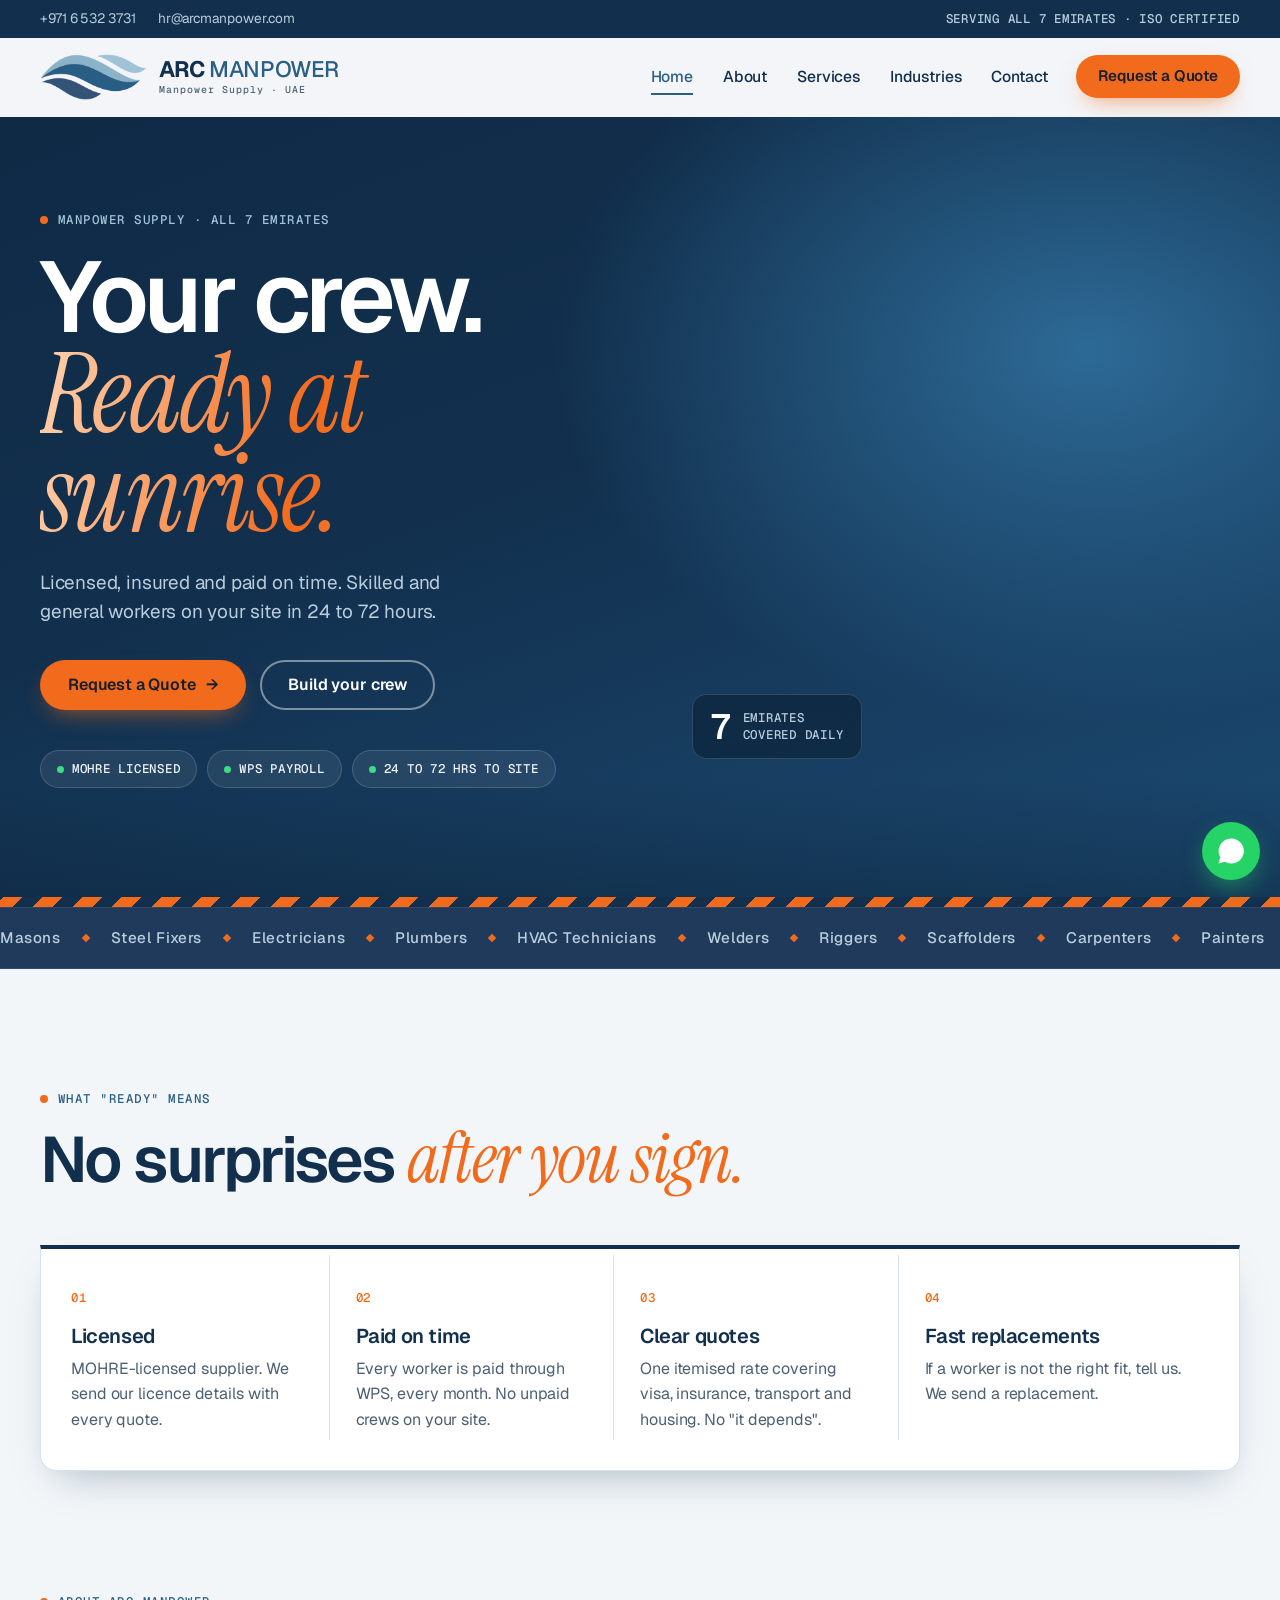
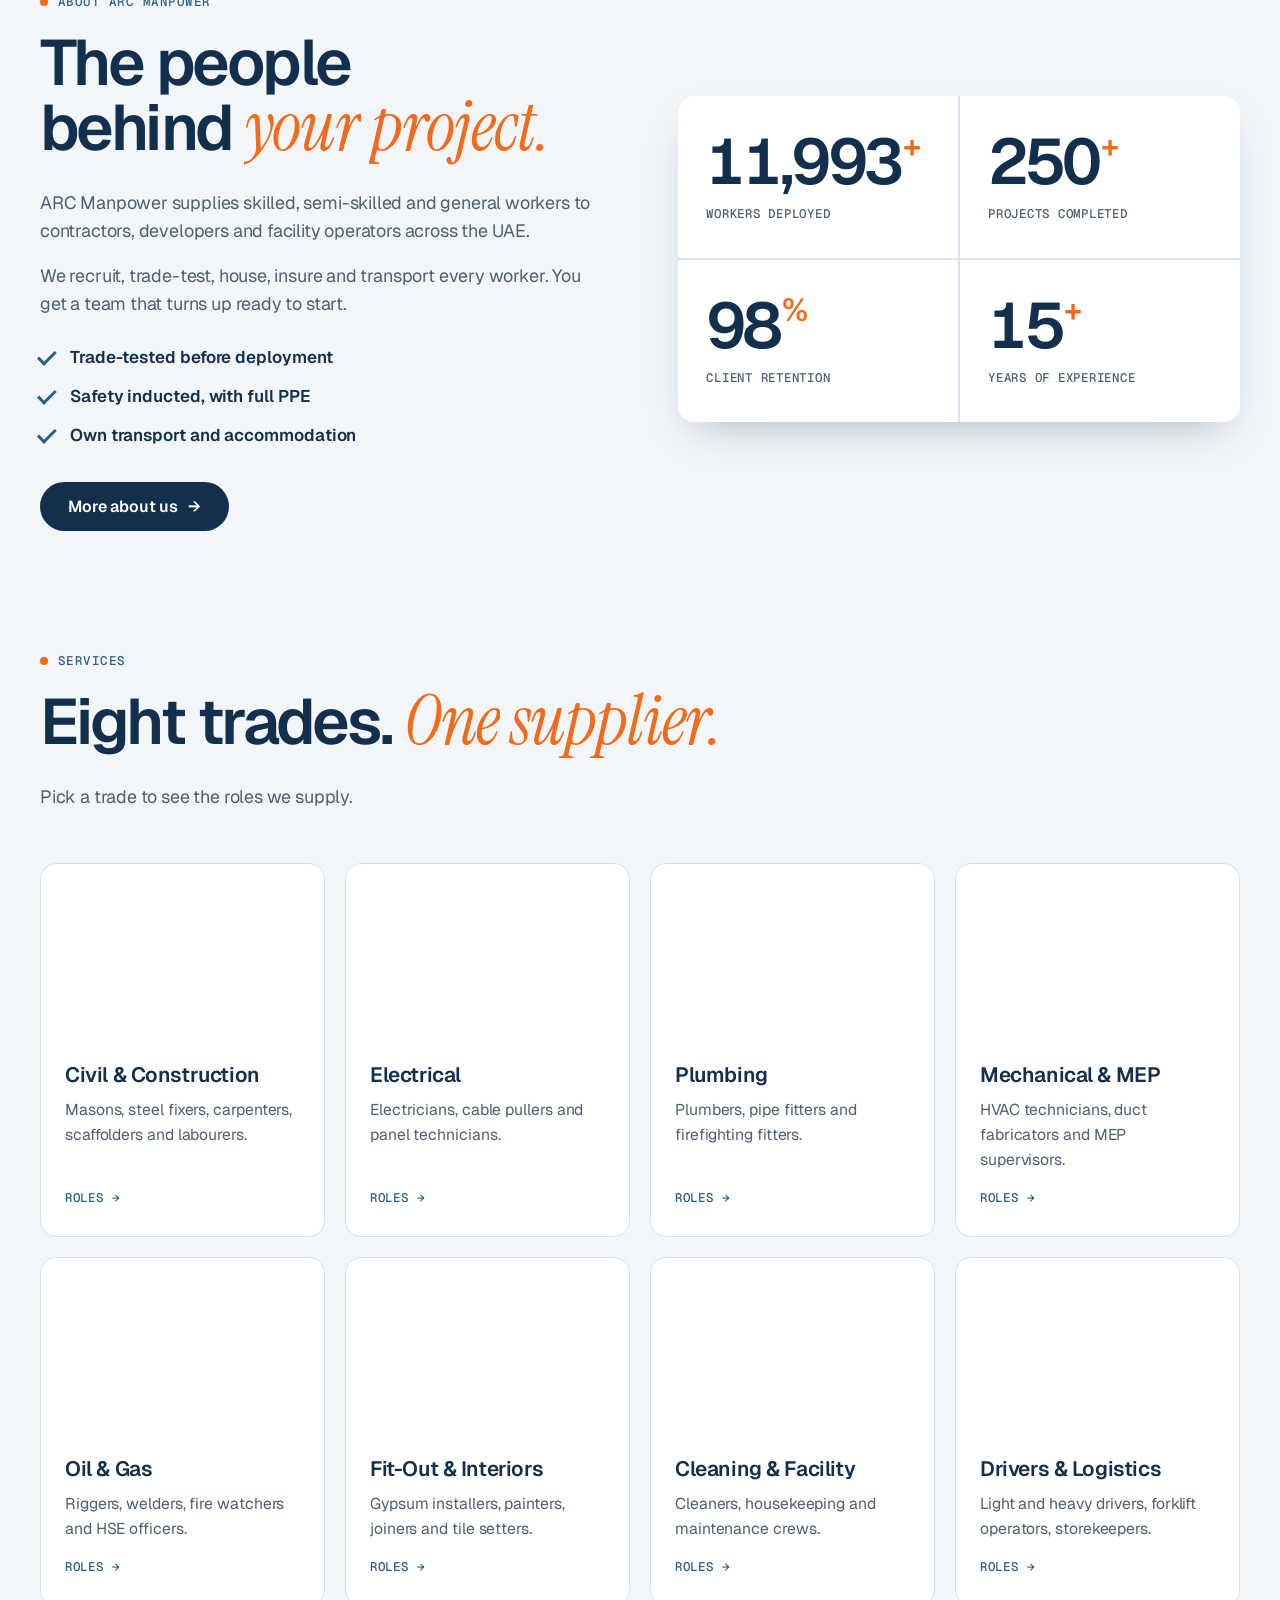
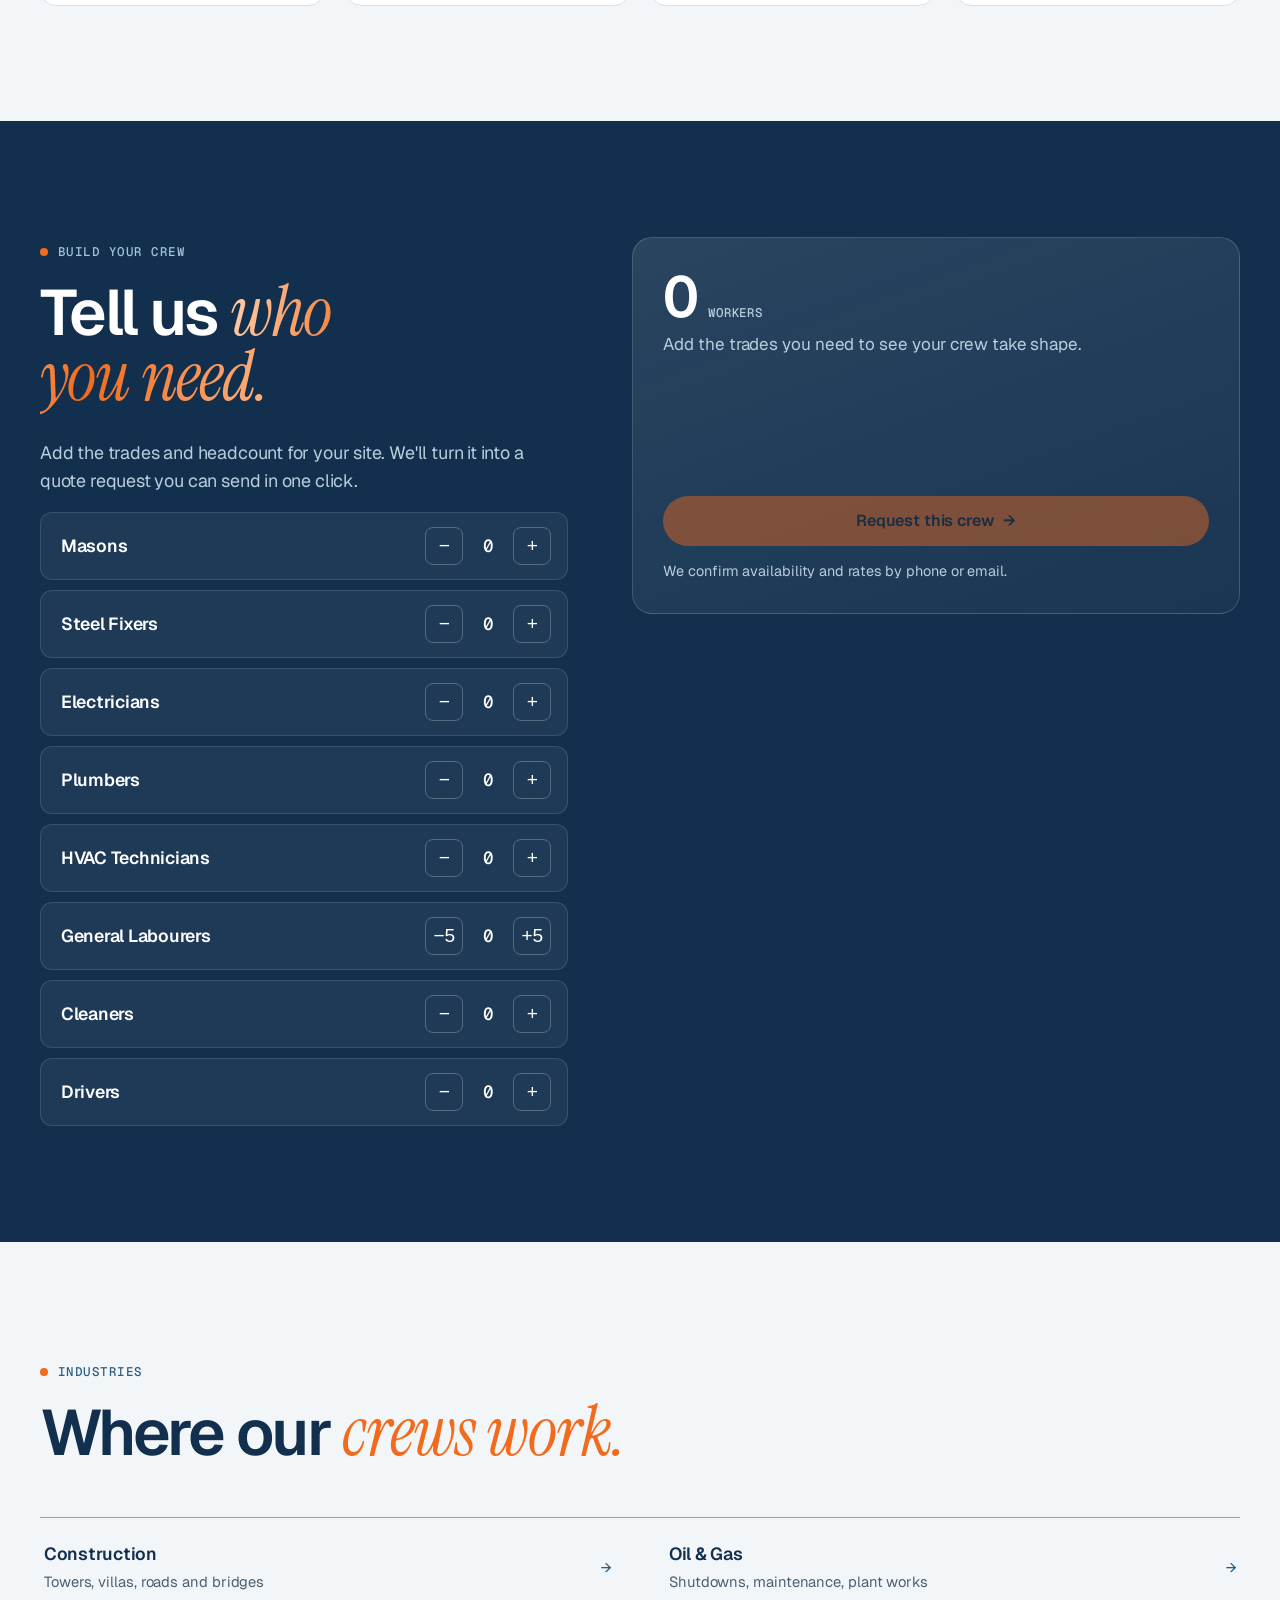
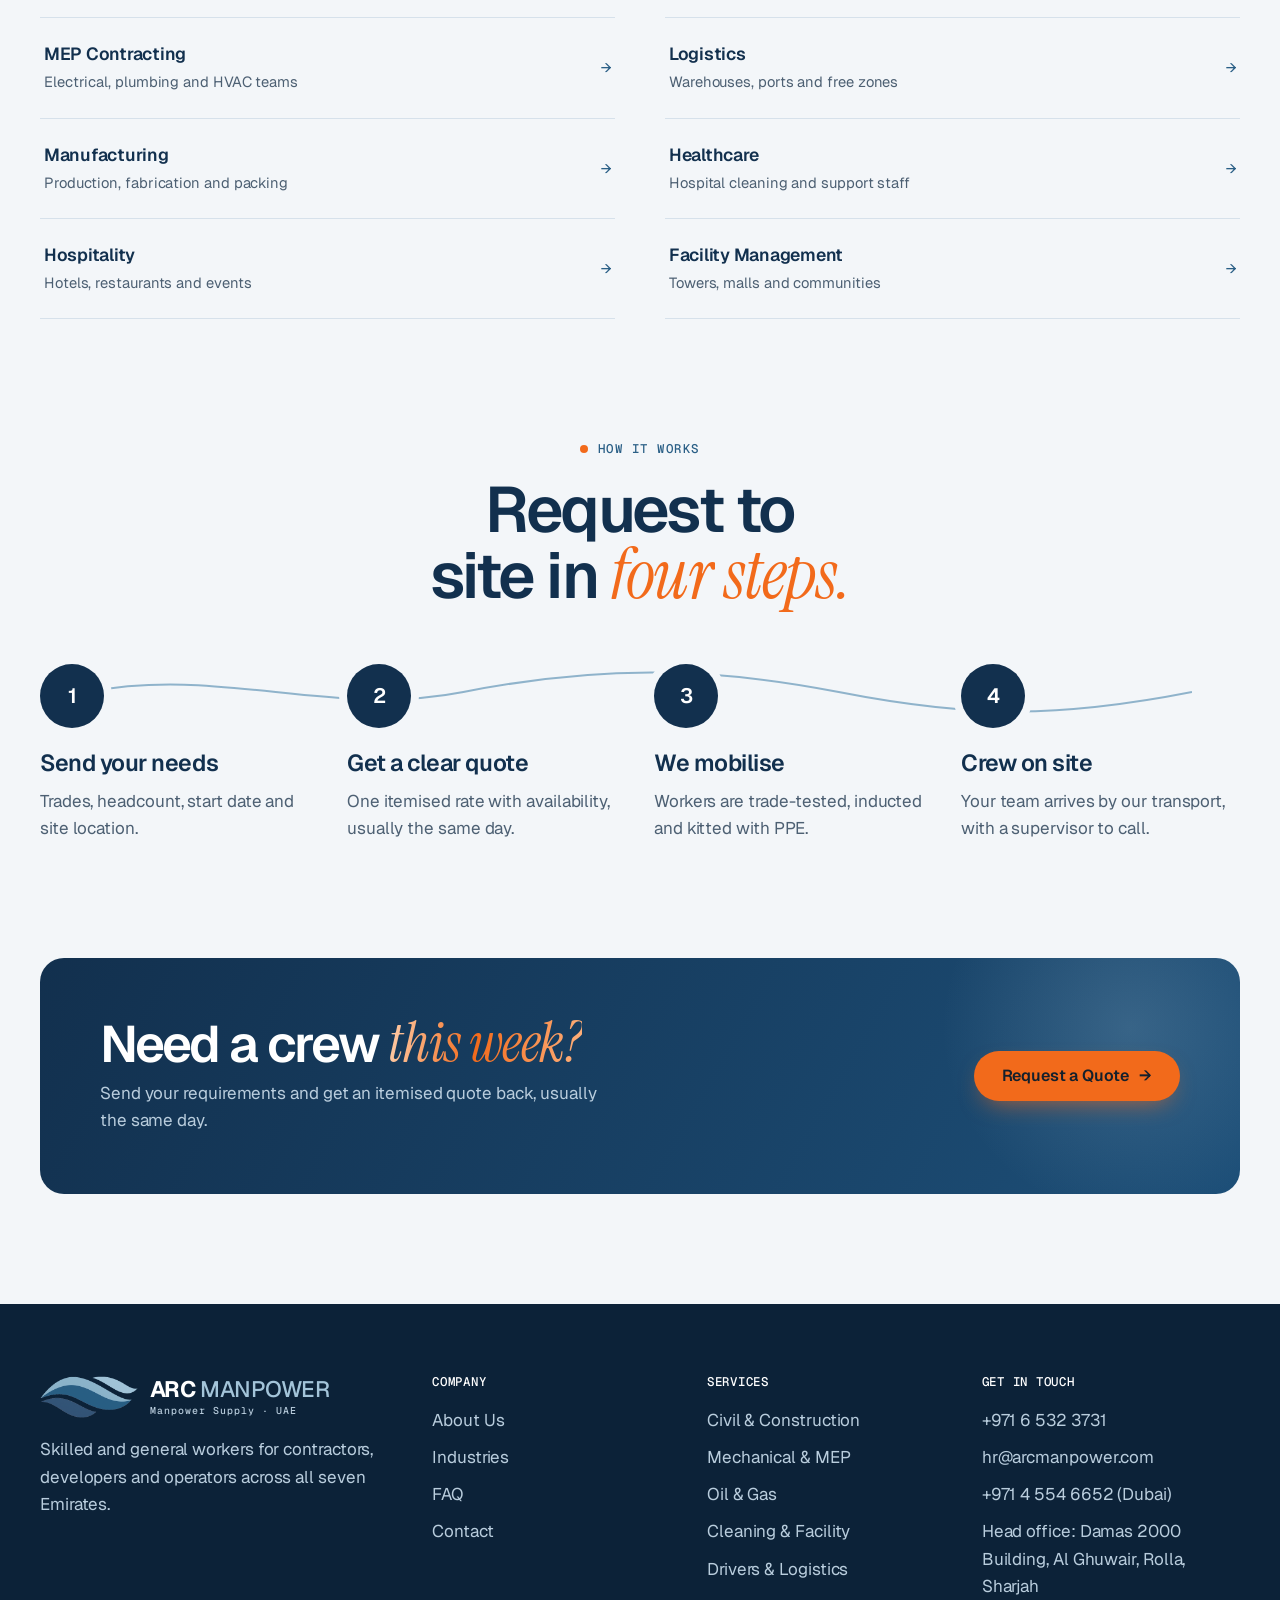
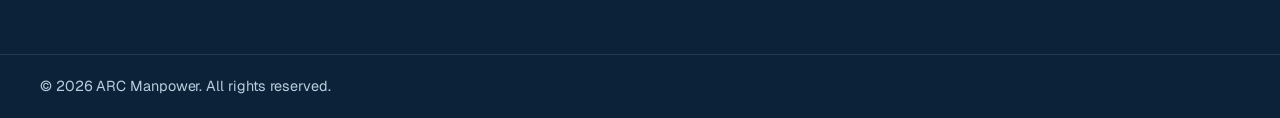
==== commit ce52006e: "Add serif accents, larger headings and more motion Headings rise in word by word, photos wipe in, ba" ====
--- a/index.html
+++ b/index.html
@@ -15,7 +15,7 @@
   <meta property="og:image" content="https://example.com/assets/logo.png" />
   <link rel="preconnect" href="https://fonts.googleapis.com" />
   <link rel="preconnect" href="https://fonts.gstatic.com" crossorigin />
-  <link href="https://fonts.googleapis.com/css2?family=Geist:wght@400;500;600;700&family=Geist+Mono:wght@400;500&display=swap" rel="stylesheet" />
+  <link href="https://fonts.googleapis.com/css2?family=Geist:wght@400;500;600;700&family=Geist+Mono:wght@400;500&family=Instrument+Serif:ital@0;1&display=swap" rel="stylesheet" />
   <link rel="stylesheet" href="styles.css" />
 </head>
 <body>
@@ -30,7 +30,7 @@
         <a href="tel:+97165323731">+971 6 532 3731</a>
         <a href="mailto:hr@arcmanpower.com">hr@arcmanpower.com</a>
       </div>
-      <div class="topbar-note">All 7 Emirates &middot; Sat to Thu, 8 AM to 6 PM</div>
+      <div class="topbar-note">Serving all 7 Emirates &middot; ISO certified</div>
     </div>
   </div>
 
@@ -90,7 +90,7 @@
       <div class="container">
         <div class="head rv">
           <span class="kicker">What "ready" means</span>
-          <h2>No surprises after you sign.</h2>
+          <h2>No surprises <em>after you sign.</em></h2>
         </div>
         <div class="proof-grid stagger">
           <div class="proof"><span class="idx">01</span><h3>Licensed</h3><p>MOHRE-licensed supplier. We send our licence details with every quote.</p></div>
@@ -105,7 +105,7 @@
       <div class="container split">
         <div class="rv">
           <span class="kicker">About ARC Manpower</span>
-          <h2>The people behind your project.</h2>
+          <h2>The people behind <em>your project.</em></h2>
           <p class="lede">ARC Manpower supplies skilled, semi-skilled and general workers to contractors, developers and facility operators across the UAE.</p>
           <p class="lede">We recruit, trade-test, house, insure and transport every worker. You get a team that turns up ready to start.</p>
           <ul class="ticks">
@@ -128,7 +128,7 @@
       <div class="container">
         <div class="head rv">
           <span class="kicker">Services</span>
-          <h2>Eight trades. One supplier.</h2>
+          <h2>Eight trades. <em>One supplier.</em></h2>
           <p class="lede">Pick a trade to see the roles we supply.</p>
         </div>
         <div class="cards stagger">
@@ -148,7 +148,7 @@
       <div class="container builder" id="crewBuilder">
         <div class="rv">
           <span class="kicker">Build your crew</span>
-          <h2>Tell us who you need.</h2>
+          <h2>Tell us <em>who you need.</em></h2>
           <p class="lede">Add the trades and headcount for your site. We'll turn it into a quote request you can send in one click.</p>
           <div class="trade-list">
             <div class="trade" data-trade="Masons"><span class="name">Masons</span><span class="stepper"><button type="button" data-step="-1" aria-label="Fewer masons">&minus;</button><output>0</output><button type="button" data-step="1" aria-label="More masons">+</button></span></div>
@@ -175,7 +175,7 @@
       <div class="container">
         <div class="head rv">
           <span class="kicker">Industries</span>
-          <h2>Where our crews work.</h2>
+          <h2>Where our <em>crews work.</em></h2>
         </div>
         <div class="ind-list stagger">
           <a href="industries.html#construction" class="ind-row"><span><strong>Construction</strong><small>Towers, villas, roads and bridges</small></span><span class="go">&rarr;</span></a>
@@ -194,7 +194,7 @@
       <div class="container">
         <div class="head center rv">
           <span class="kicker">How it works</span>
-          <h2>Request to site in four steps.</h2>
+          <h2>Request to site in <em>four steps.</em></h2>
         </div>
         <div class="process">
           <svg class="process-line" viewBox="0 0 1000 60" preserveAspectRatio="none" aria-hidden="true"><path d="M0 26C120 0 220 52 340 26S560 0 680 26 880 52 1000 26"/></svg>
@@ -211,7 +211,7 @@
         <div class="cta-box rv">
           <span class="glow" aria-hidden="true"></span>
           <div>
-            <h2>Need a crew this week?</h2>
+            <h2>Need a crew <em>this week?</em></h2>
             <p>Send your requirements and get an itemised quote back, usually the same day.</p>
           </div>
           <a href="contact.html#quote" class="btn btn-accent">Request a Quote <span class="arrow">&rarr;</span></a>
@@ -255,7 +255,6 @@
           <li><a href="mailto:hr@arcmanpower.com">hr@arcmanpower.com</a></li>
           <li><a href="tel:+97145546652">+971 4 554 6652</a> (Dubai)</li>
           <li>Head office: Damas 2000 Building, Al Ghuwair, Rolla, Sharjah</li>
-          <li>Sat to Thu, 8 AM to 6 PM</li>
         </ul>
       </div>
     </div>
--- a/styles.css
+++ b/styles.css
@@ -550,3 +550,64 @@
 .page-hero-inner { grid-template-columns: minmax(0, 720px); padding: 110px 0 120px; }
 @media (max-width: 1100px) { .page-hero-bg::after { background: rgba(12,34,56,.82); } .page-hero-inner { padding: 80px 0 90px; } }
 @media (max-width: 1100px) { .hero-photo { aspect-ratio: 4 / 3; } }
+
+/* Type pass 2: bigger headings with an italic serif accent */
+:root { --font-accent: "Instrument Serif", Georgia, serif; }
+h2 { font-size: clamp(2.4rem, 5vw, 4rem); }
+.hero h1 { font-size: clamp(3.3rem, 7.8vw, 6.8rem); }
+.page-hero h1 { font-size: clamp(2.9rem, 6.2vw, 5.2rem); }
+.sd h2 { font-size: clamp(1.9rem, 3.4vw, 2.7rem); }
+.cta-box h2 { font-size: clamp(2.1rem, 4vw, 3.2rem); }
+h1 em, h2 em, .hero h1 .soft {
+  font-family: var(--font-accent); font-style: italic; font-weight: 400;
+  font-size: 1.1em; letter-spacing: -.015em; line-height: .9; color: var(--accent);
+}
+.hero h1 .soft, .page-hero h1 em, .dark h2 em, .cta-box h2 em, .builder h2 em {
+  background: linear-gradient(100deg, #ffd2b0 0%, var(--accent) 45%, #ffb37f 100%);
+  -webkit-background-clip: text; background-clip: text; color: transparent;
+}
+.hero h1 { display: block; }
+.hero h1 .soft { padding-right: .08em; }
+.lede { font-size: clamp(1.12rem, 1.4vw, 1.3rem); }
+
+/* Motion pass: word reveals, photo wipes, parallax, tilt, shine, progress */
+.progress { position: fixed; top: 0; left: 0; right: 0; height: 3px; z-index: 400; background: var(--accent); transform-origin: left; transform: scaleX(var(--p, 0)); pointer-events: none; }
+
+.wsplit .w { display: inline-block; overflow: hidden; vertical-align: top; padding: .06em .02em .12em; margin: -.06em -.02em -.12em; }
+.wsplit .w > span { display: inline-block; transform: translateY(110%) rotate(4deg); transform-origin: left bottom; transition: transform 1s var(--ease-out); transition-delay: calc(var(--wi) * 55ms + 80ms); }
+.wsplit.in .w > span { transform: none; }
+.hero h1 .soft .w > span { transition-delay: calc(var(--wi) * 55ms + 260ms); }
+
+.wipe { clip-path: inset(100% 0 0 0); transition: clip-path 1.2s var(--ease-in-out); }
+.wipe img { transform: scale(1.25); transition: transform 1.6s var(--ease-out); }
+.wipe.in { clip-path: inset(0 0 0 0); }
+.wipe.in img { transform: scale(1); }
+.card:hover .wipe.in img, .ind-card:hover .wipe.in img, .sd:hover .wipe.in img { transform: scale(1.07); transition-duration: .8s; }
+
+.page-hero-bg { animation: heroZoom 2.2s var(--ease-out) both; }
+@keyframes heroZoom { from { transform: scale(1.14); filter: brightness(.6); } to { transform: none; filter: none; } }
+[data-par] { transform: translate3d(0, var(--py, 0px), 0) scale(1.14); will-change: transform; }
+.hero-photo.wipe img[data-par] { transform: translate3d(0, var(--py, 0px), 0) scale(1.25); }
+.hero-photo.wipe.in img[data-par] { transform: translate3d(0, var(--py, 0px), 0) scale(1.14); }
+
+.stagger.in > .card:hover, .stagger.in > .ind-card:hover {
+  transform: perspective(900px) rotateX(var(--rx, 0deg)) rotateY(var(--ry, 0deg)) translateY(-8px);
+  transition: transform .25s var(--ease-out), box-shadow .45s var(--ease-out), border-color .3s;
+}
+
+.btn { position: relative; overflow: hidden; isolation: isolate; }
+.btn::after { content: ""; position: absolute; inset: 0; z-index: -1; background: linear-gradient(110deg, transparent 30%, rgba(255,255,255,.45) 50%, transparent 70%); transform: translateX(-120%); transition: transform .8s var(--ease-out); }
+.btn:hover::after { transform: translateX(120%); }
+.btn .arrow { display: inline-block; transition: transform .35s var(--ease-out); }
+.btn:hover .arrow { transform: translateX(5px); }
+
+.kicker::before { animation: kdot 2.4s var(--ease-in-out) infinite; }
+@keyframes kdot { 0%, 100% { box-shadow: 0 0 0 0 rgba(242,106,27,.55); } 60% { box-shadow: 0 0 0 7px rgba(242,106,27,0); } }
+
+.stat .num { transition: transform .6s var(--ease-out); }
+.stat:hover .num { transform: translateY(-4px) scale(1.04); }
+
+@media (prefers-reduced-motion: reduce) {
+  .wsplit .w > span, .wipe, .wipe img, [data-par] { transform: none !important; clip-path: none !important; }
+  .progress { display: none; }
+}
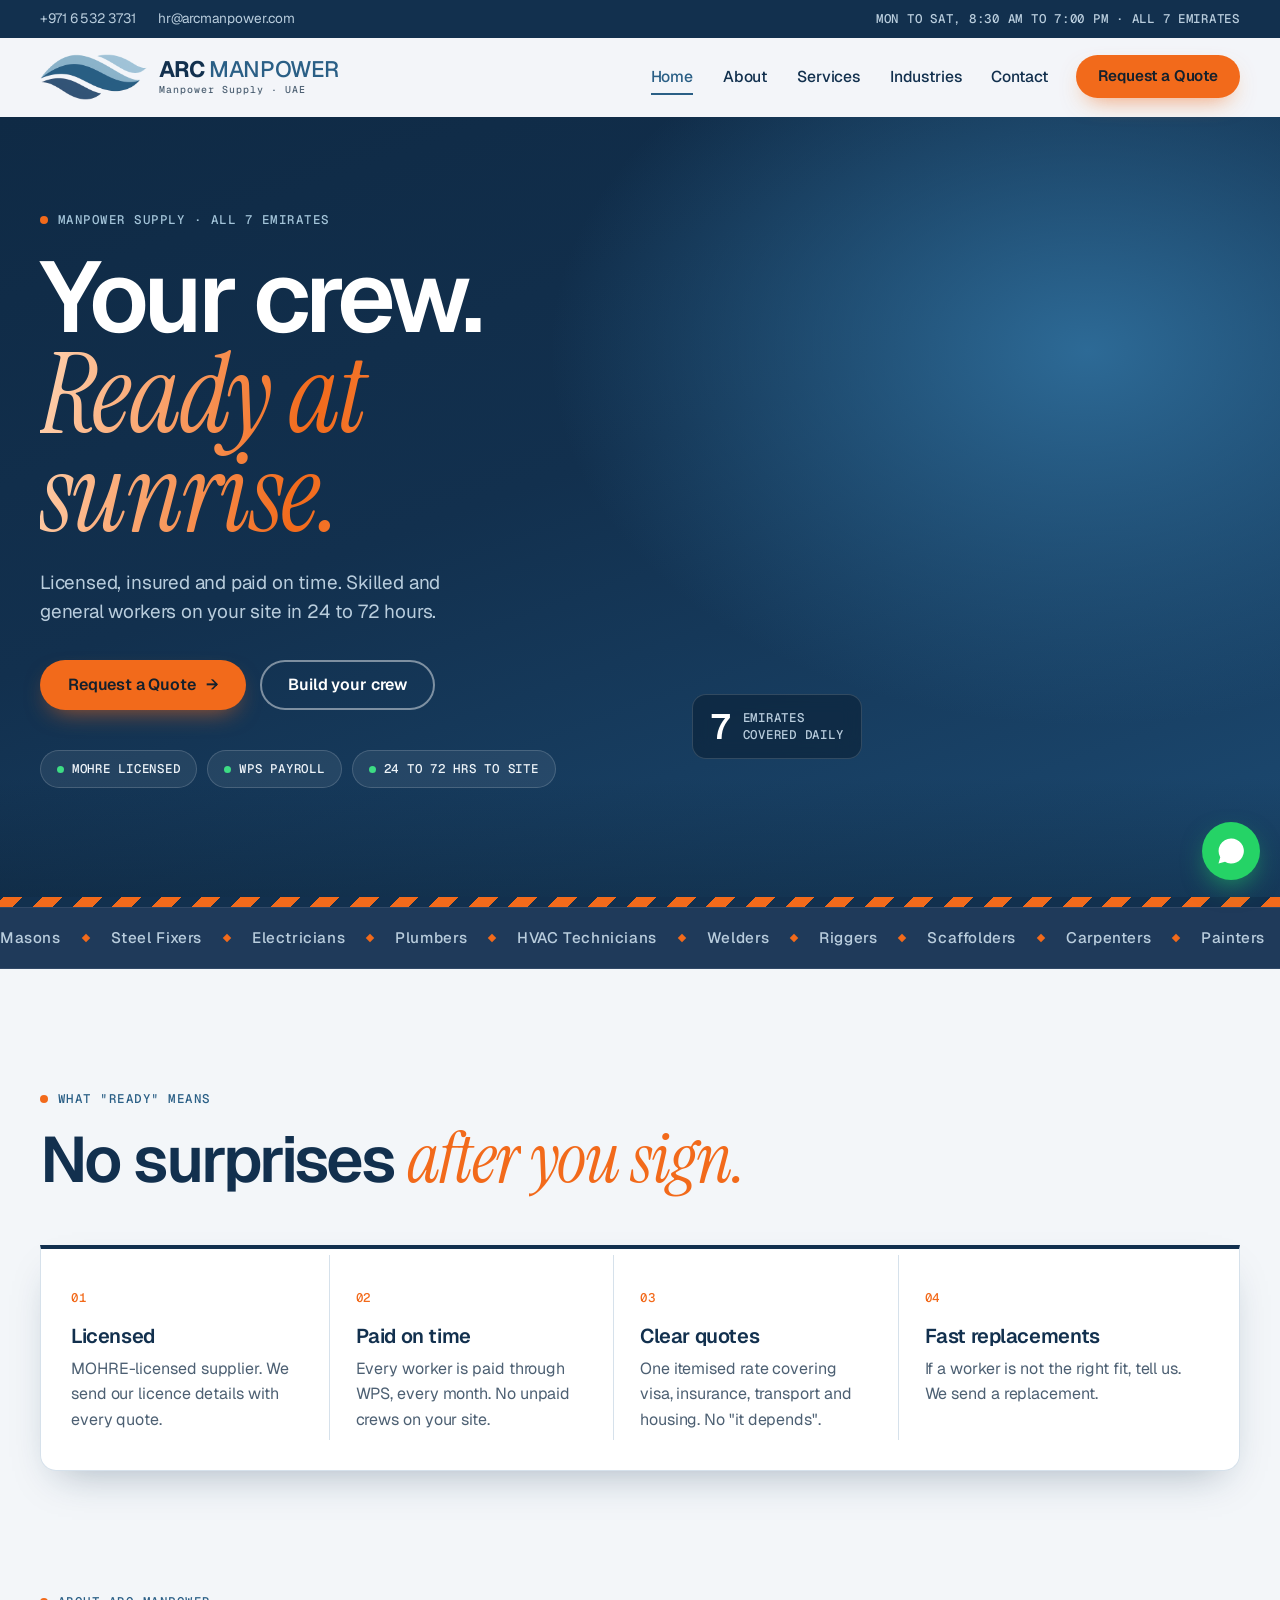
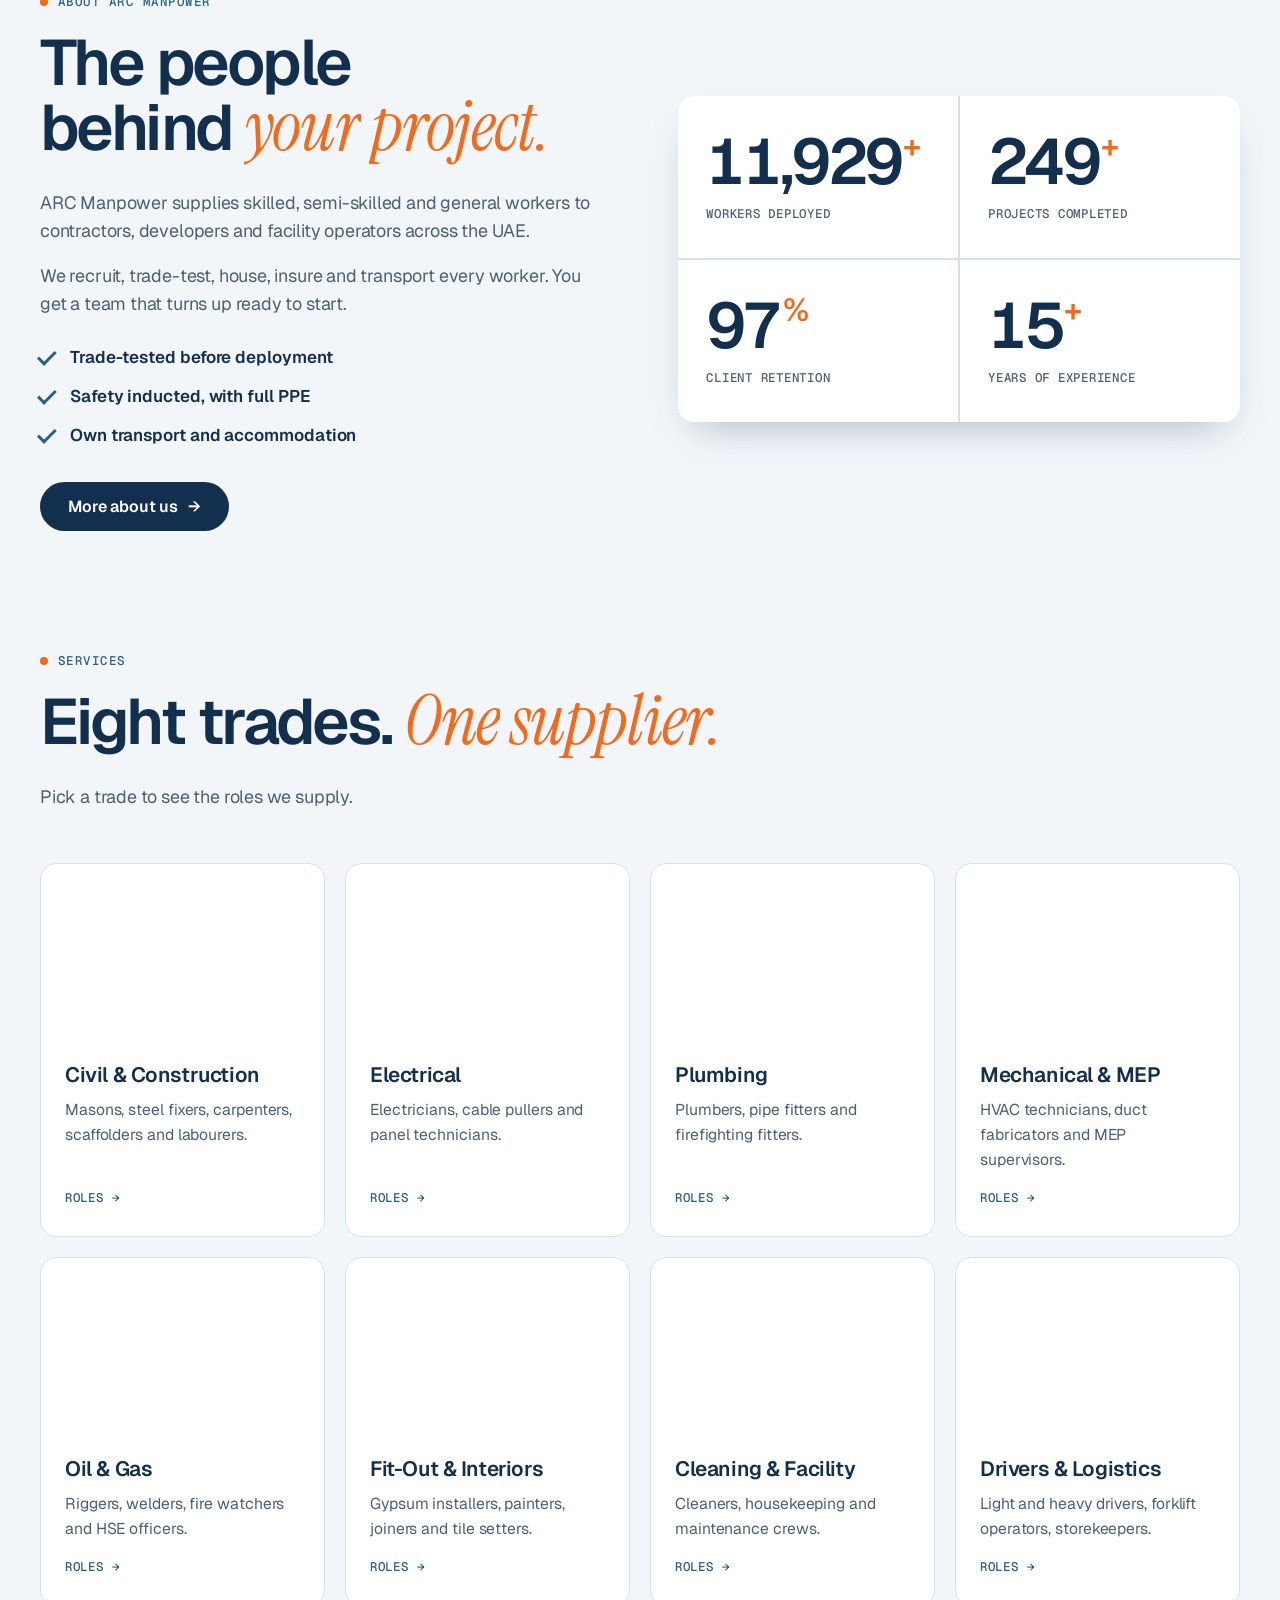
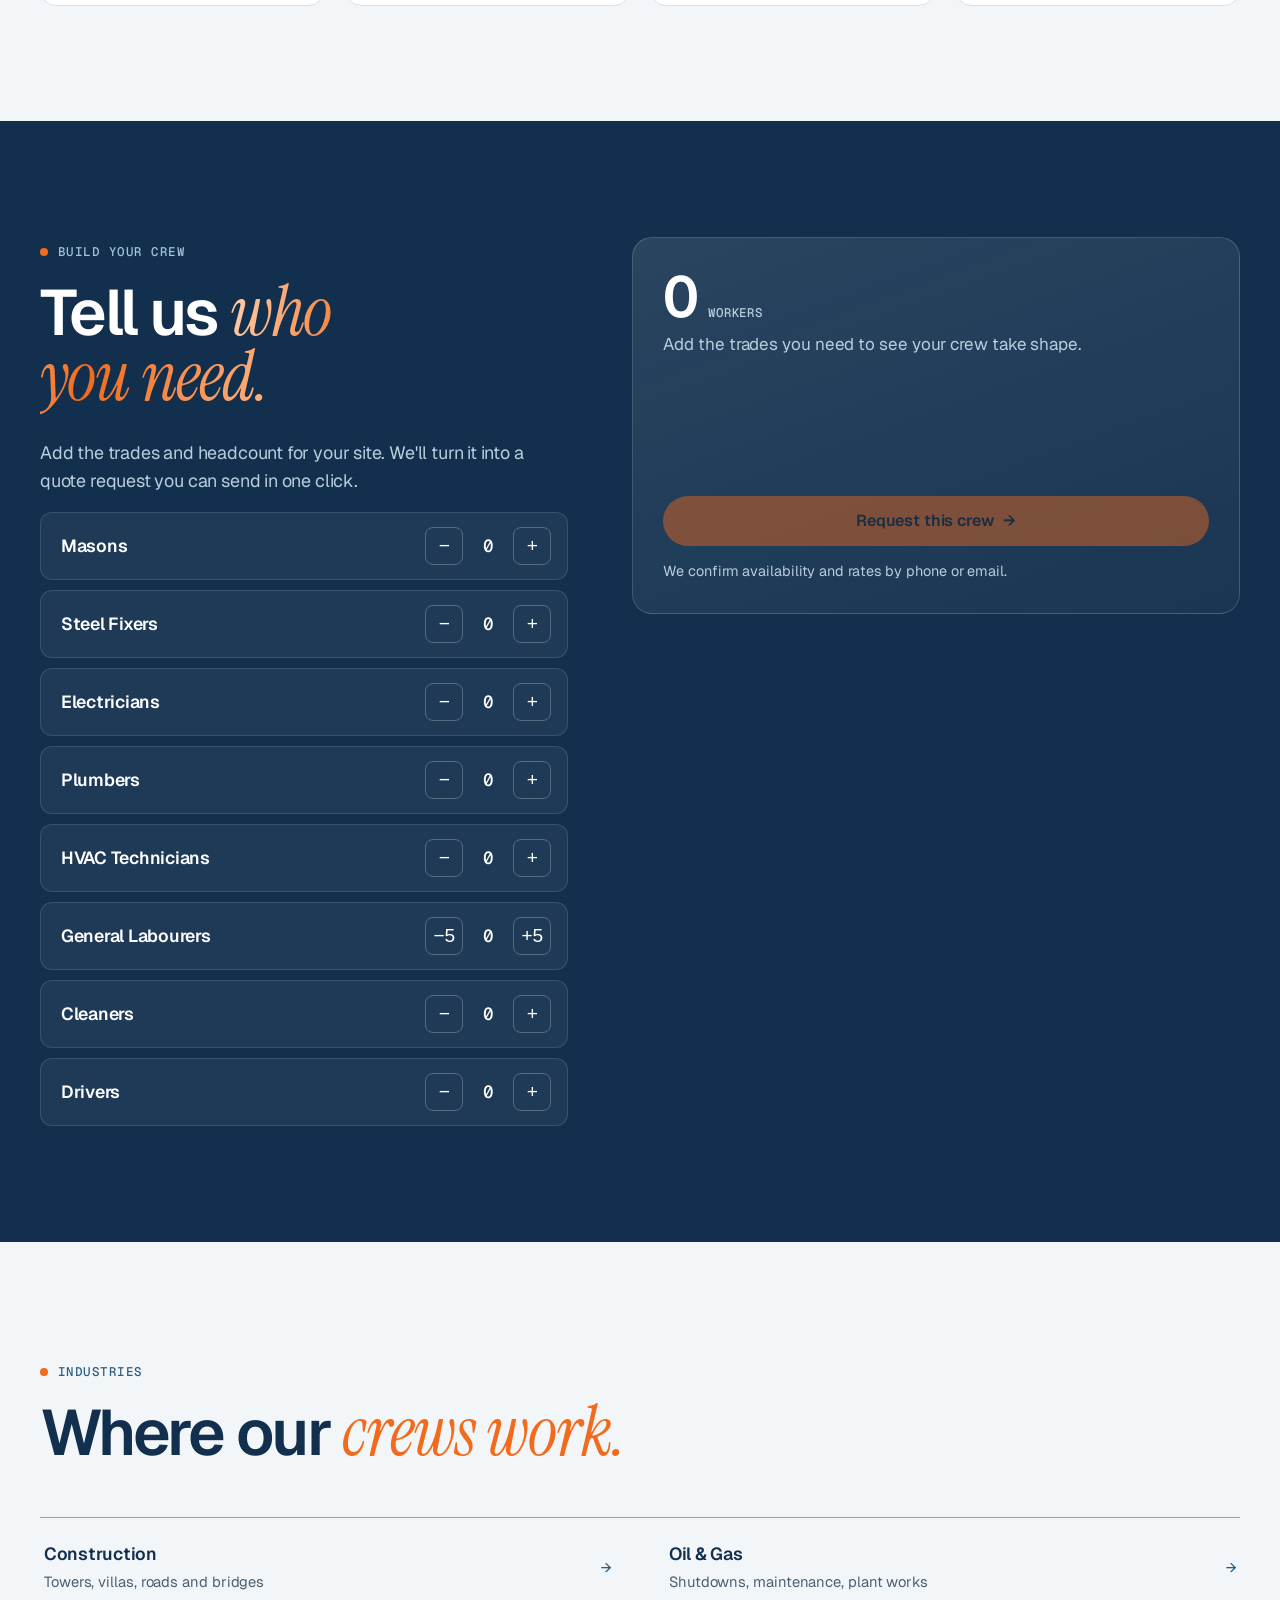
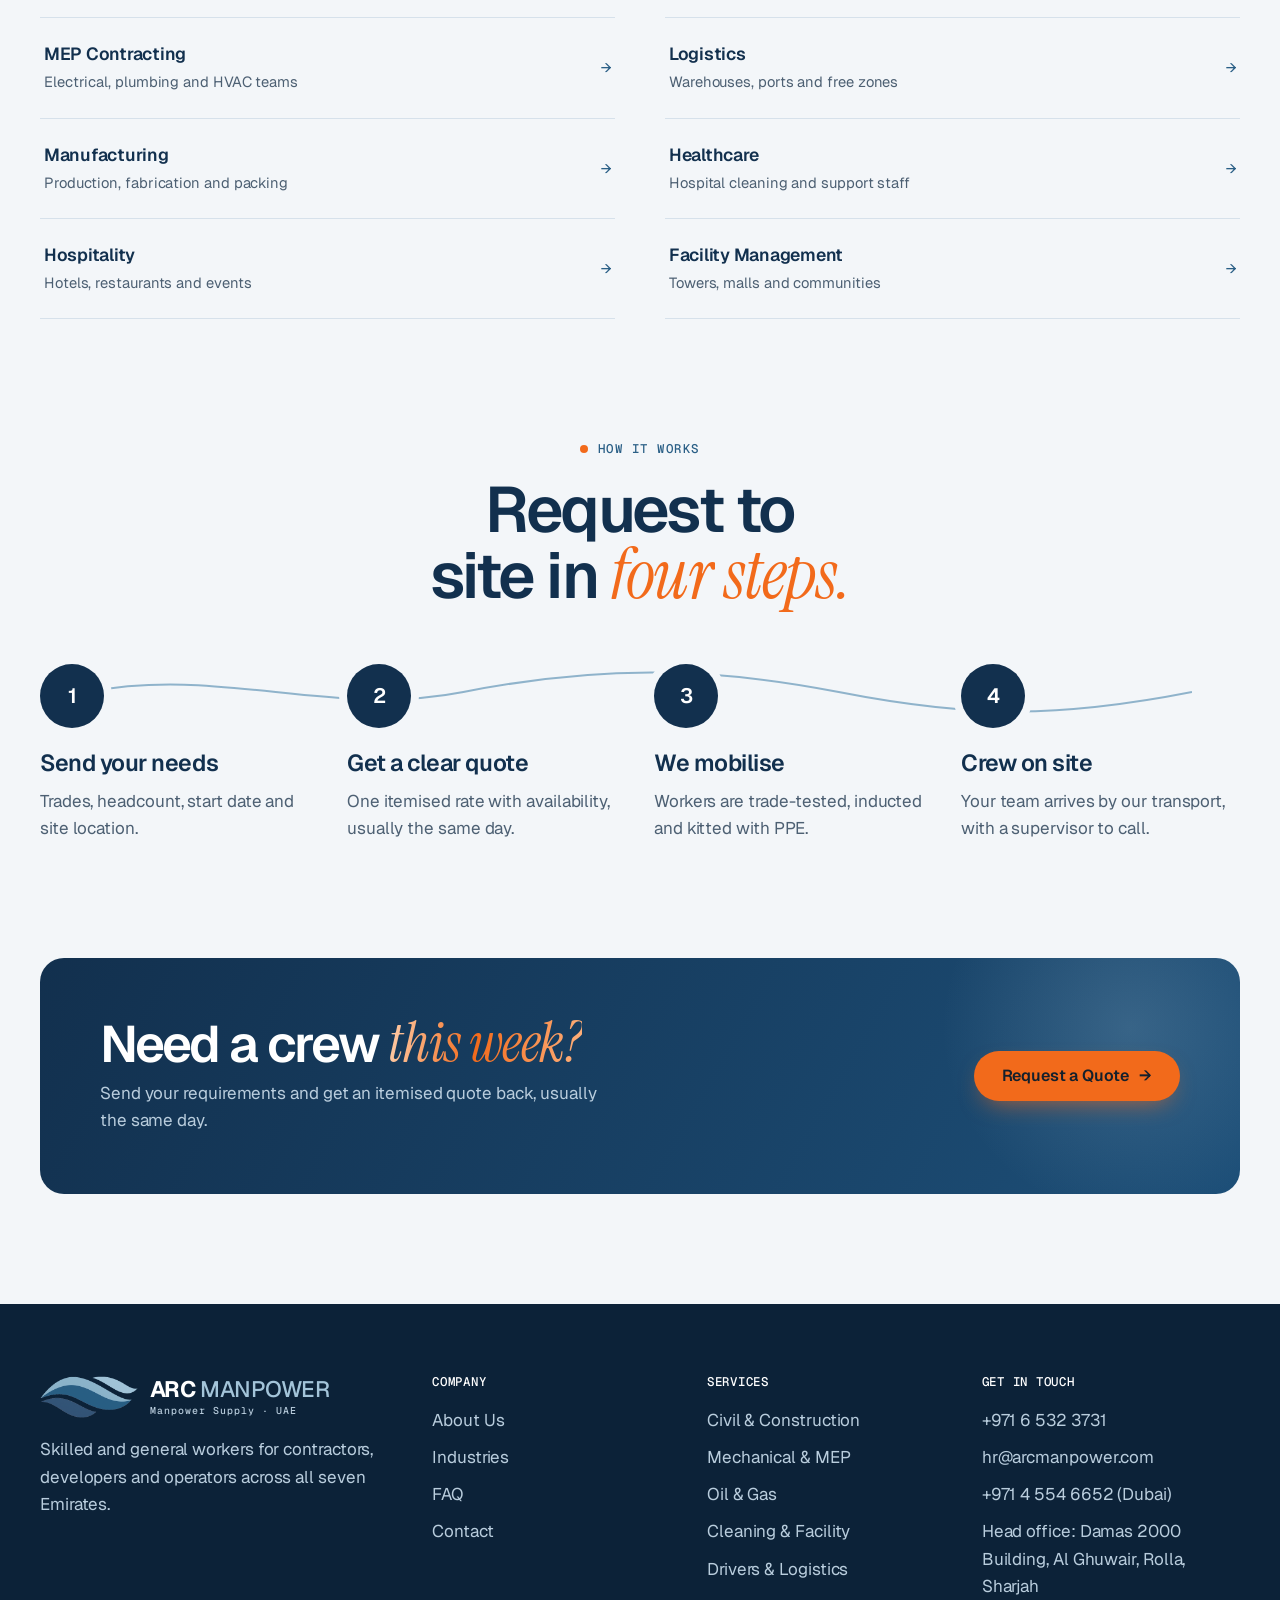
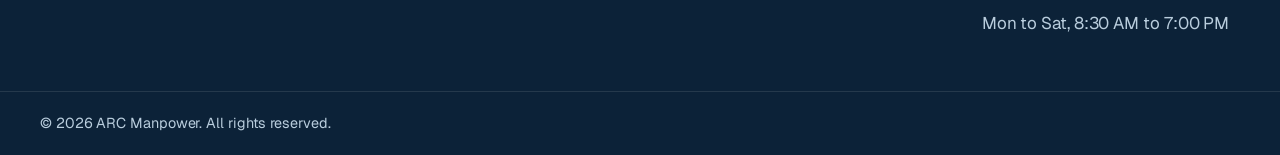
==== commit d3eabcde: "Add office hours Monday to Saturday, 8:30 AM to 7:00 PM, in the top bar, footer and a new contact pa" ====
--- a/index.html
+++ b/index.html
@@ -30,7 +30,7 @@
         <a href="tel:+97165323731">+971 6 532 3731</a>
         <a href="mailto:hr@arcmanpower.com">hr@arcmanpower.com</a>
       </div>
-      <div class="topbar-note">Serving all 7 Emirates &middot; ISO certified</div>
+      <div class="topbar-note">Mon to Sat, 8:30 AM to 7:00 PM &middot; All 7 Emirates</div>
     </div>
   </div>
 
@@ -255,6 +255,7 @@
           <li><a href="mailto:hr@arcmanpower.com">hr@arcmanpower.com</a></li>
           <li><a href="tel:+97145546652">+971 4 554 6652</a> (Dubai)</li>
           <li>Head office: Damas 2000 Building, Al Ghuwair, Rolla, Sharjah</li>
+          <li>Mon to Sat, 8:30 AM to 7:00 PM</li>
         </ul>
       </div>
     </div>
--- a/styles.css
+++ b/styles.css
@@ -326,6 +326,7 @@
 .c-card h3 { font-size: 1rem; margin-bottom: 4px; }
 .c-card p, .c-card a { color: var(--muted); font-size: .98rem; margin: 0; }
 .c-card a { display: block; }
+@media (min-width: 1101px) { .c-cards { grid-template-columns: repeat(5, 1fr); } }
 .c-card a:hover { color: var(--primary); }
 .quote-grid { display: grid; grid-template-columns: 1fr 1.2fr; gap: clamp(36px, 5vw, 70px); align-items: start; }
 .map { margin-top: 30px; border-radius: var(--radius); overflow: hidden; aspect-ratio: 16 / 11; border: 1px solid var(--line); background: var(--navy); }
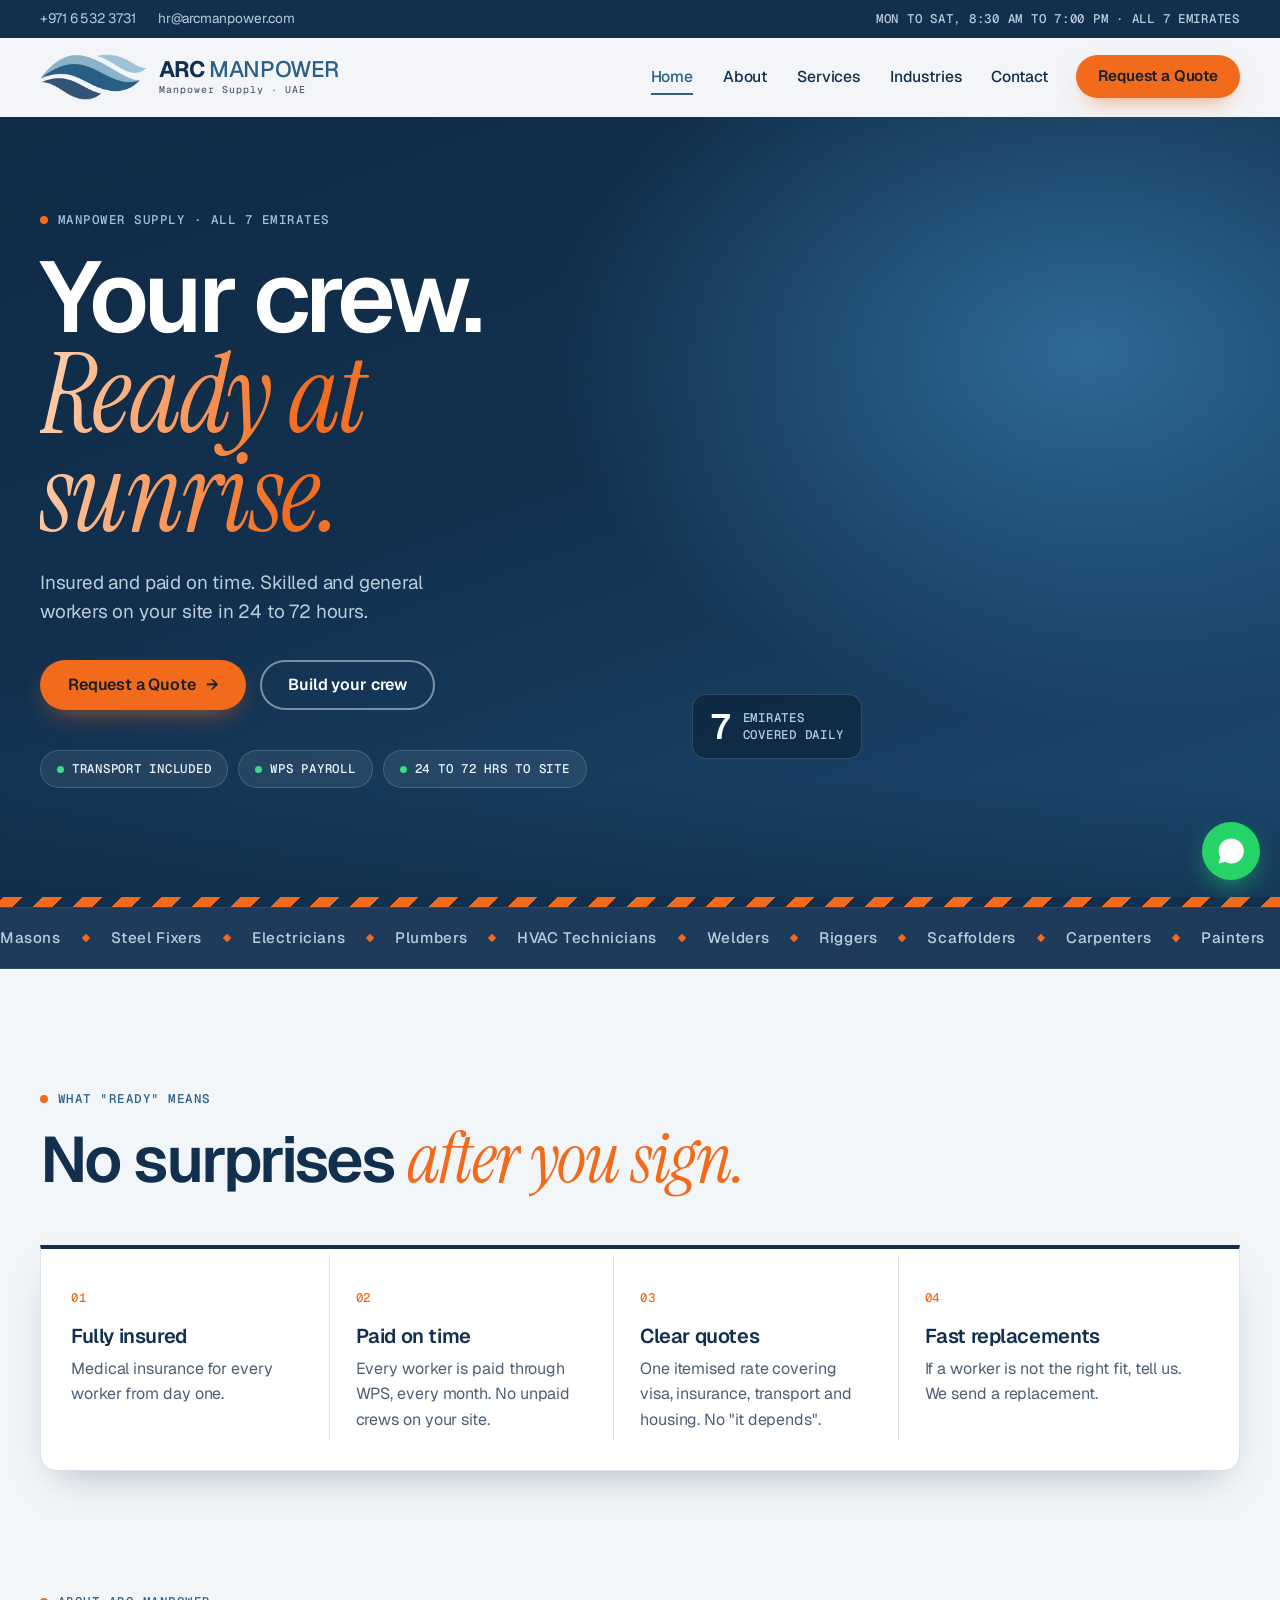
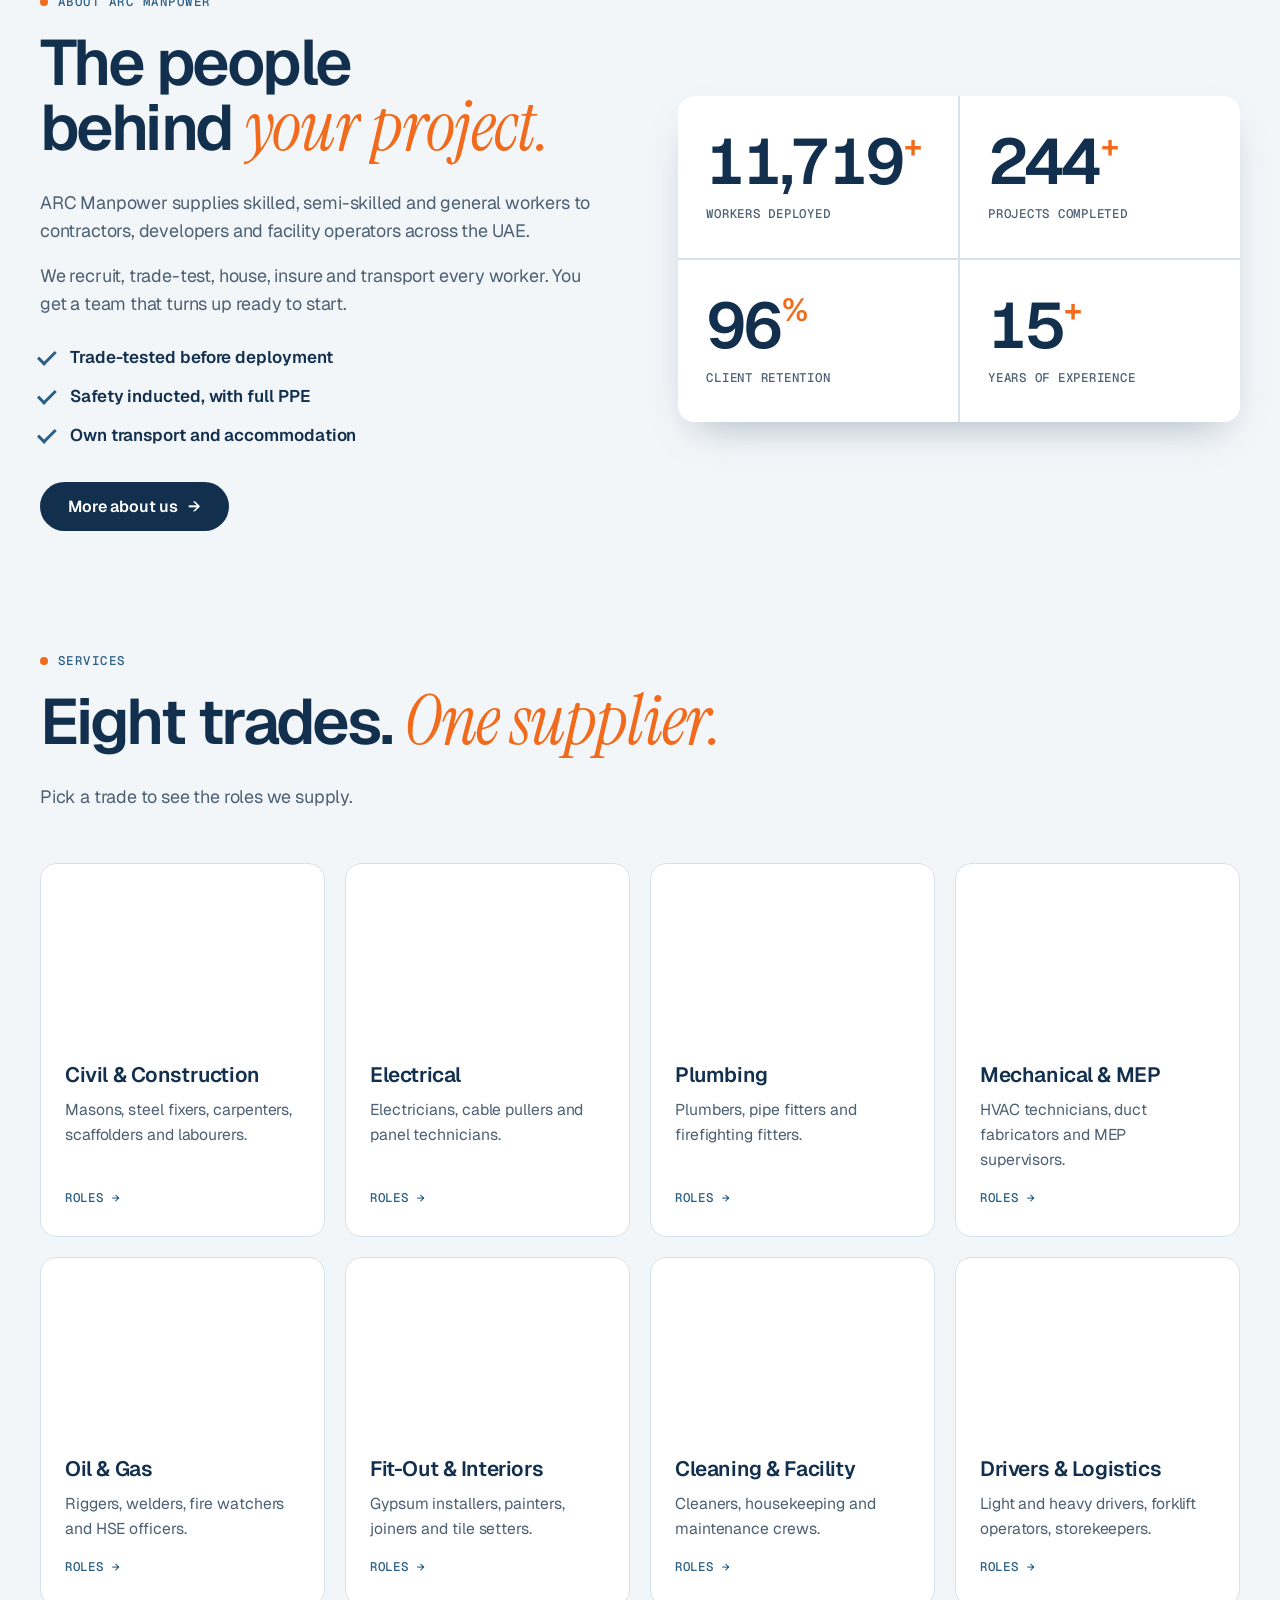
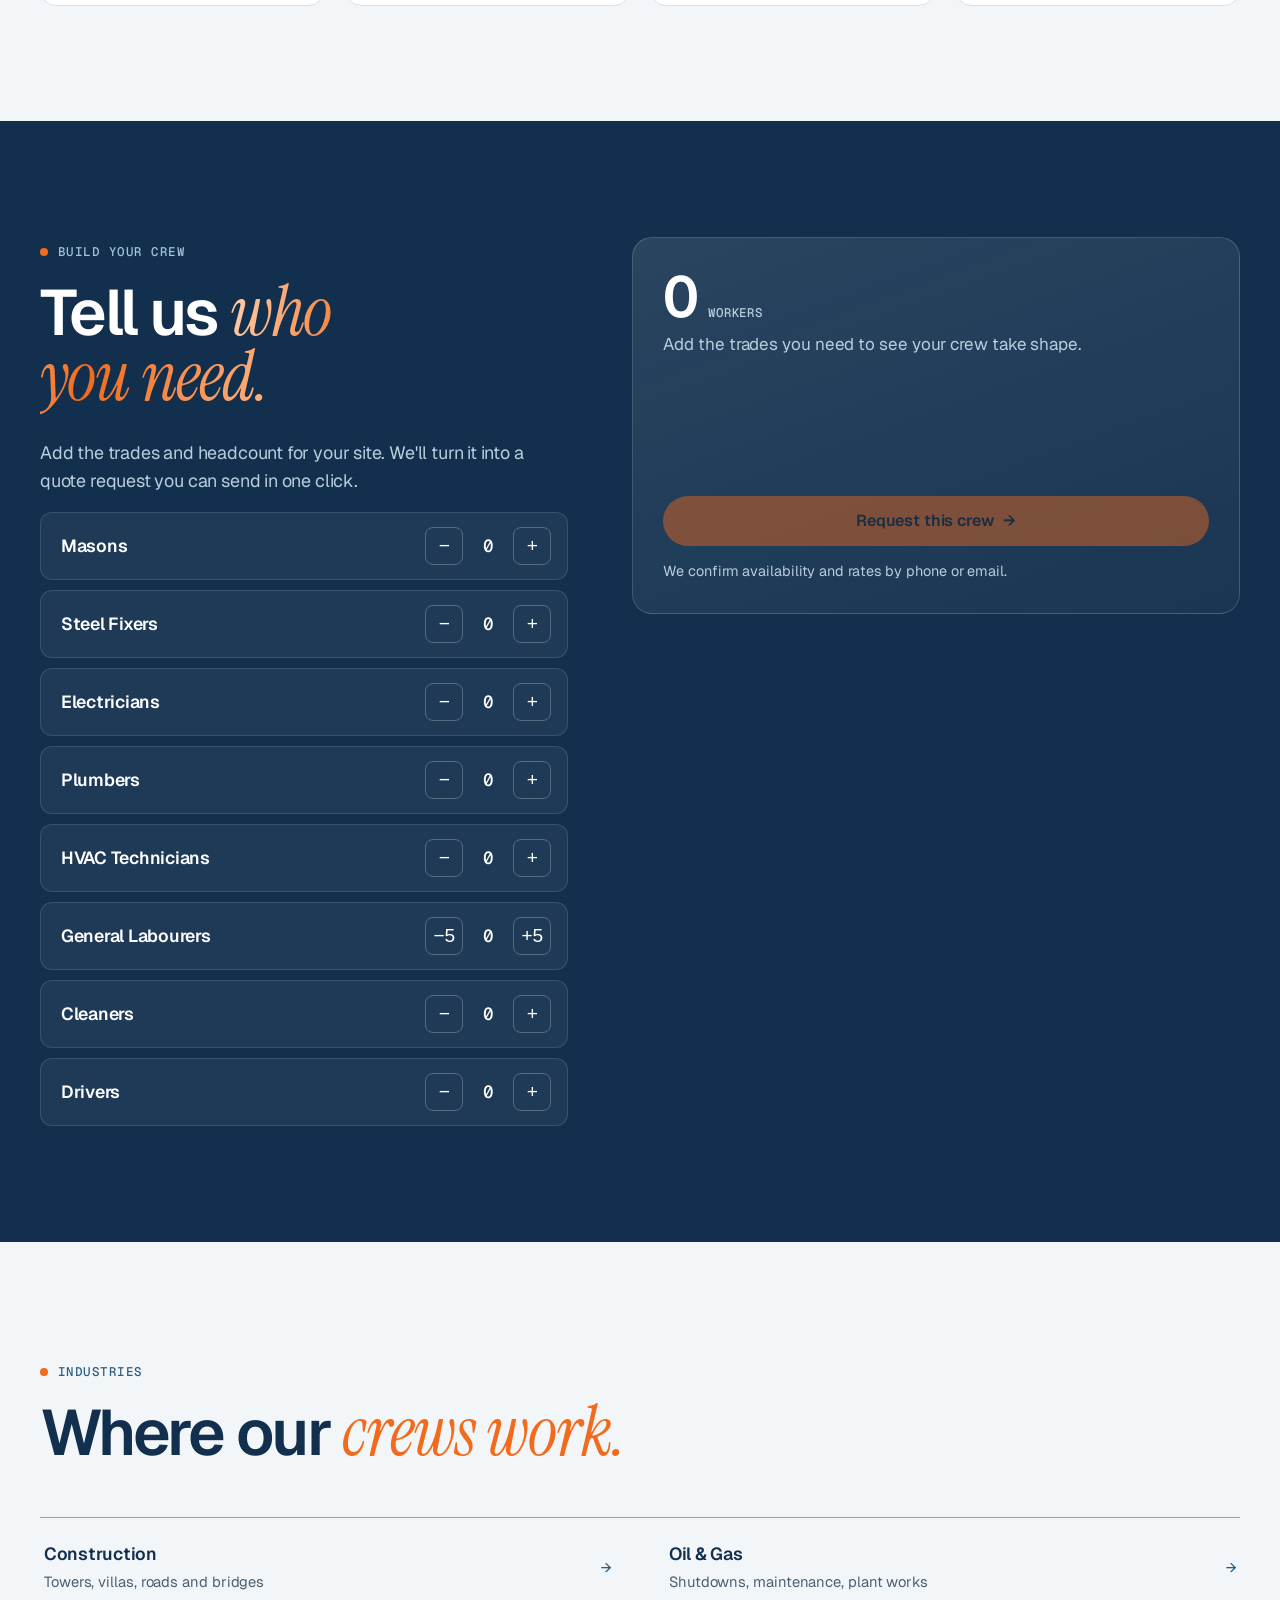
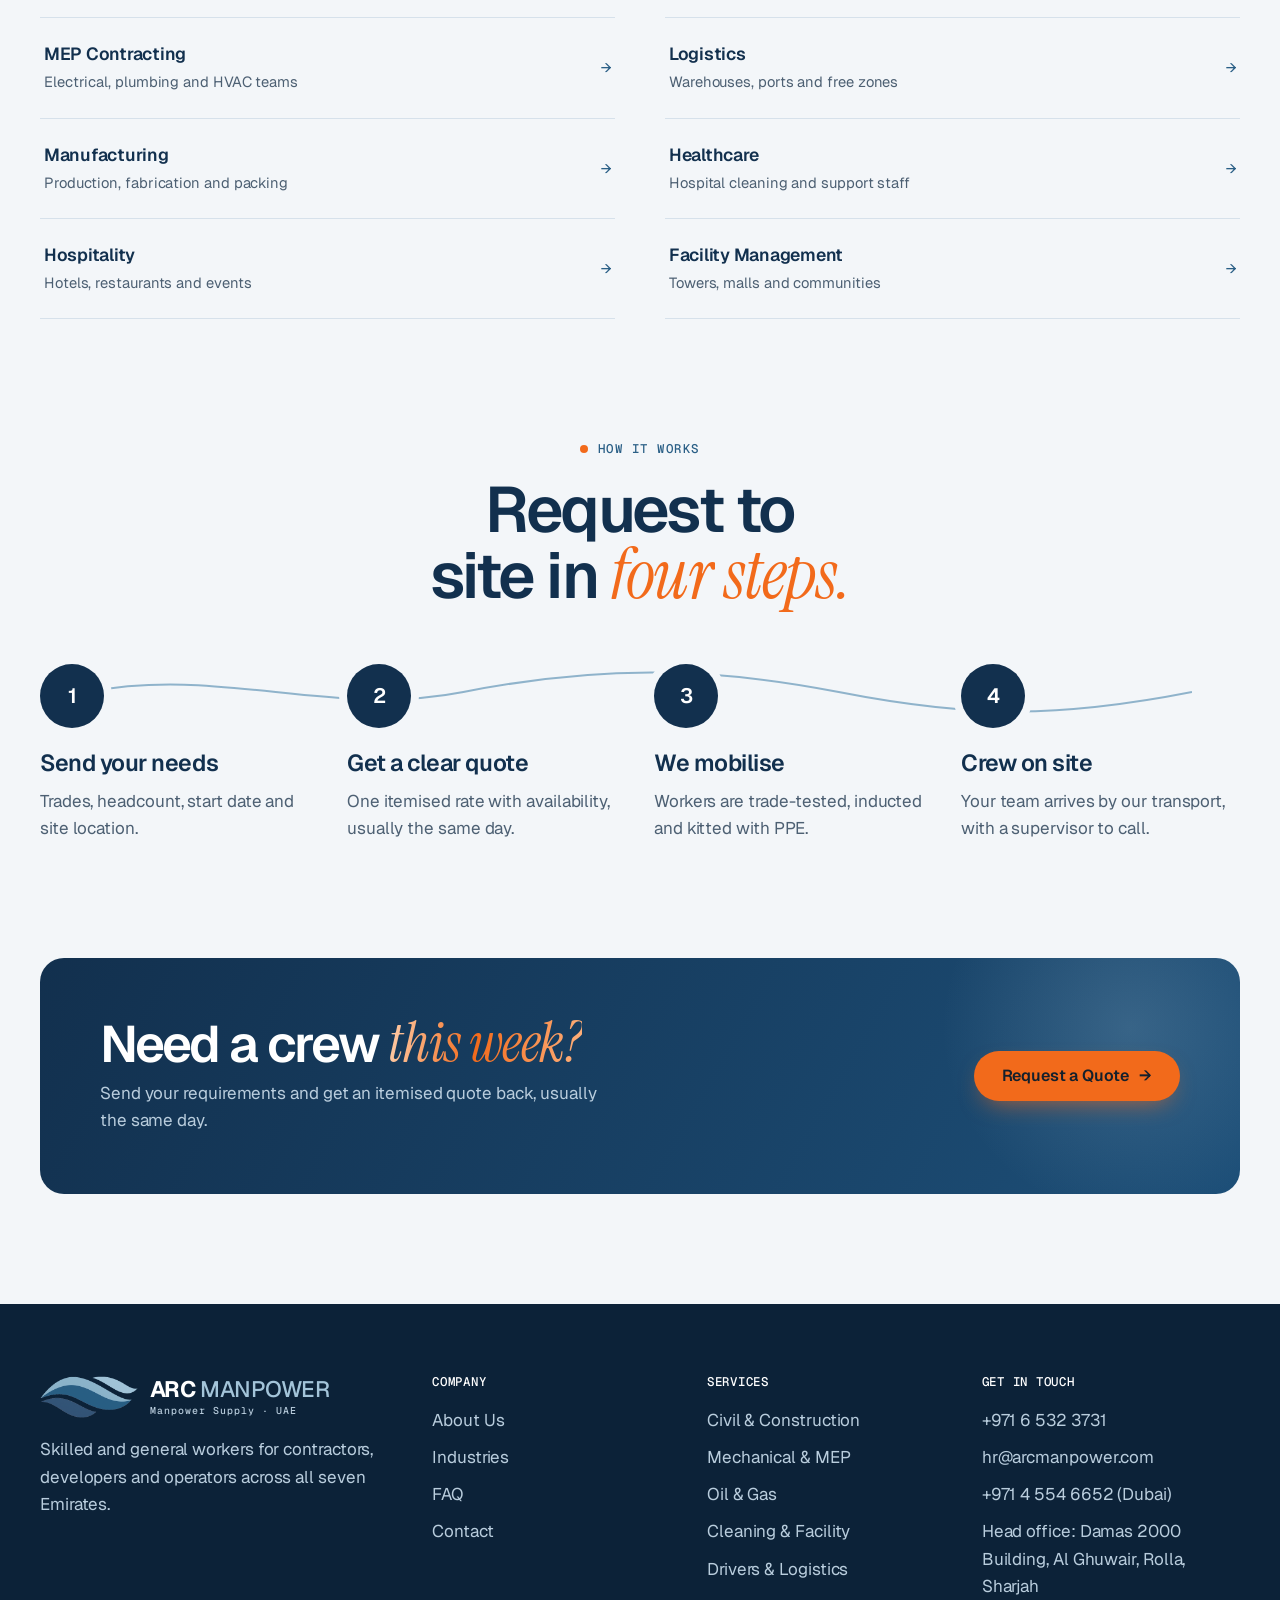
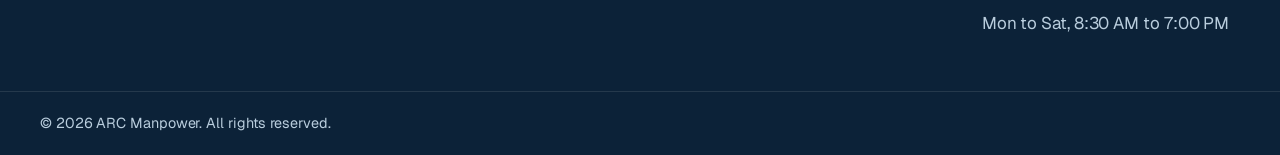
==== commit 79de0793: "Remove licence wording Licence and MOHRE mentions are reworded or removed across the pages, includin" ====
--- a/index.html
+++ b/index.html
@@ -4,12 +4,12 @@
   <meta charset="UTF-8" />
   <meta name="viewport" content="width=device-width, initial-scale=1.0" />
   <title>ARC Manpower | Manpower Supply Company in UAE</title>
-  <meta name="description" content="Licensed manpower supply in the UAE. Skilled and general workers on site in 24 to 72 hours, paid on time through WPS, with transport and accommodation included." />
+  <meta name="description" content="Manpower supply in the UAE. Skilled and general workers on site in 24 to 72 hours, paid on time through WPS, with transport and accommodation included." />
   <meta name="theme-color" content="#12304e" />
   <link rel="icon" href="data:image/svg+xml,%3Csvg xmlns='http://www.w3.org/2000/svg' viewBox='0 0 64 64'%3E%3Cpath d='M4 34C14 18 30 14 42 22c6 4 12 8 18 8-8 6-18 4-26-1C24 24 14 26 4 34z' fill='%232f6690'/%3E%3Cpath d='M6 40c10-6 20-4 26 2 3 3 5 6 7 7-9 3-18 0-24-4-3-2-6-4-9-5z' fill='%23375582'/%3E%3Cpath d='M34 14c8-1 16 2 26 8-6 3-13 1-18-2z' fill='%239fc1d8'/%3E%3C/svg%3E" />
   <!-- DEPLOY STEP: set og:url and og:image to absolute live URLs before going online -->
   <meta property="og:title" content="ARC Manpower | Manpower Supply Company in UAE" />
-  <meta property="og:description" content="Licensed manpower supply in the UAE. Skilled and general workers on site in 24 to 72 hours, paid on time through WPS, with transport and accommodation included." />
+  <meta property="og:description" content="Manpower supply in the UAE. Skilled and general workers on site in 24 to 72 hours, paid on time through WPS, with transport and accommodation included." />
   <meta property="og:type" content="website" />
   <meta property="og:url" content="https://example.com/" />
   <meta property="og:image" content="https://example.com/assets/logo.png" />
@@ -58,13 +58,13 @@
         <div class="rv">
           <span class="kicker">Manpower supply &middot; All 7 Emirates</span>
           <h1>Your crew.<span class="soft">Ready at sunrise.</span></h1>
-          <p class="lede">Licensed, insured and paid on time. Skilled and general workers on your site in 24 to 72 hours.</p>
+          <p class="lede">Insured and paid on time. Skilled and general workers on your site in 24 to 72 hours.</p>
           <div class="hero-actions">
             <a href="contact.html#quote" class="btn btn-accent">Request a Quote <span class="arrow">&rarr;</span></a>
             <a href="#crew" class="btn btn-ghost">Build your crew</a>
           </div>
           <ul class="ready-chips">
-            <li>MOHRE licensed</li>
+            <li>Transport included</li>
             <li>WPS payroll</li>
             <li>24 to 72 hrs to site</li>
           </ul>
@@ -93,7 +93,7 @@
           <h2>No surprises <em>after you sign.</em></h2>
         </div>
         <div class="proof-grid stagger">
-          <div class="proof"><span class="idx">01</span><h3>Licensed</h3><p>MOHRE-licensed supplier. We send our licence details with every quote.</p></div>
+          <div class="proof"><span class="idx">01</span><h3>Fully insured</h3><p>Medical insurance for every worker from day one.</p></div>
           <div class="proof"><span class="idx">02</span><h3>Paid on time</h3><p>Every worker is paid through WPS, every month. No unpaid crews on your site.</p></div>
           <div class="proof"><span class="idx">03</span><h3>Clear quotes</h3><p>One itemised rate covering visa, insurance, transport and housing. No "it depends".</p></div>
           <div class="proof"><span class="idx">04</span><h3>Fast replacements</h3><p>If a worker is not the right fit, tell us. We send a replacement.</p></div>
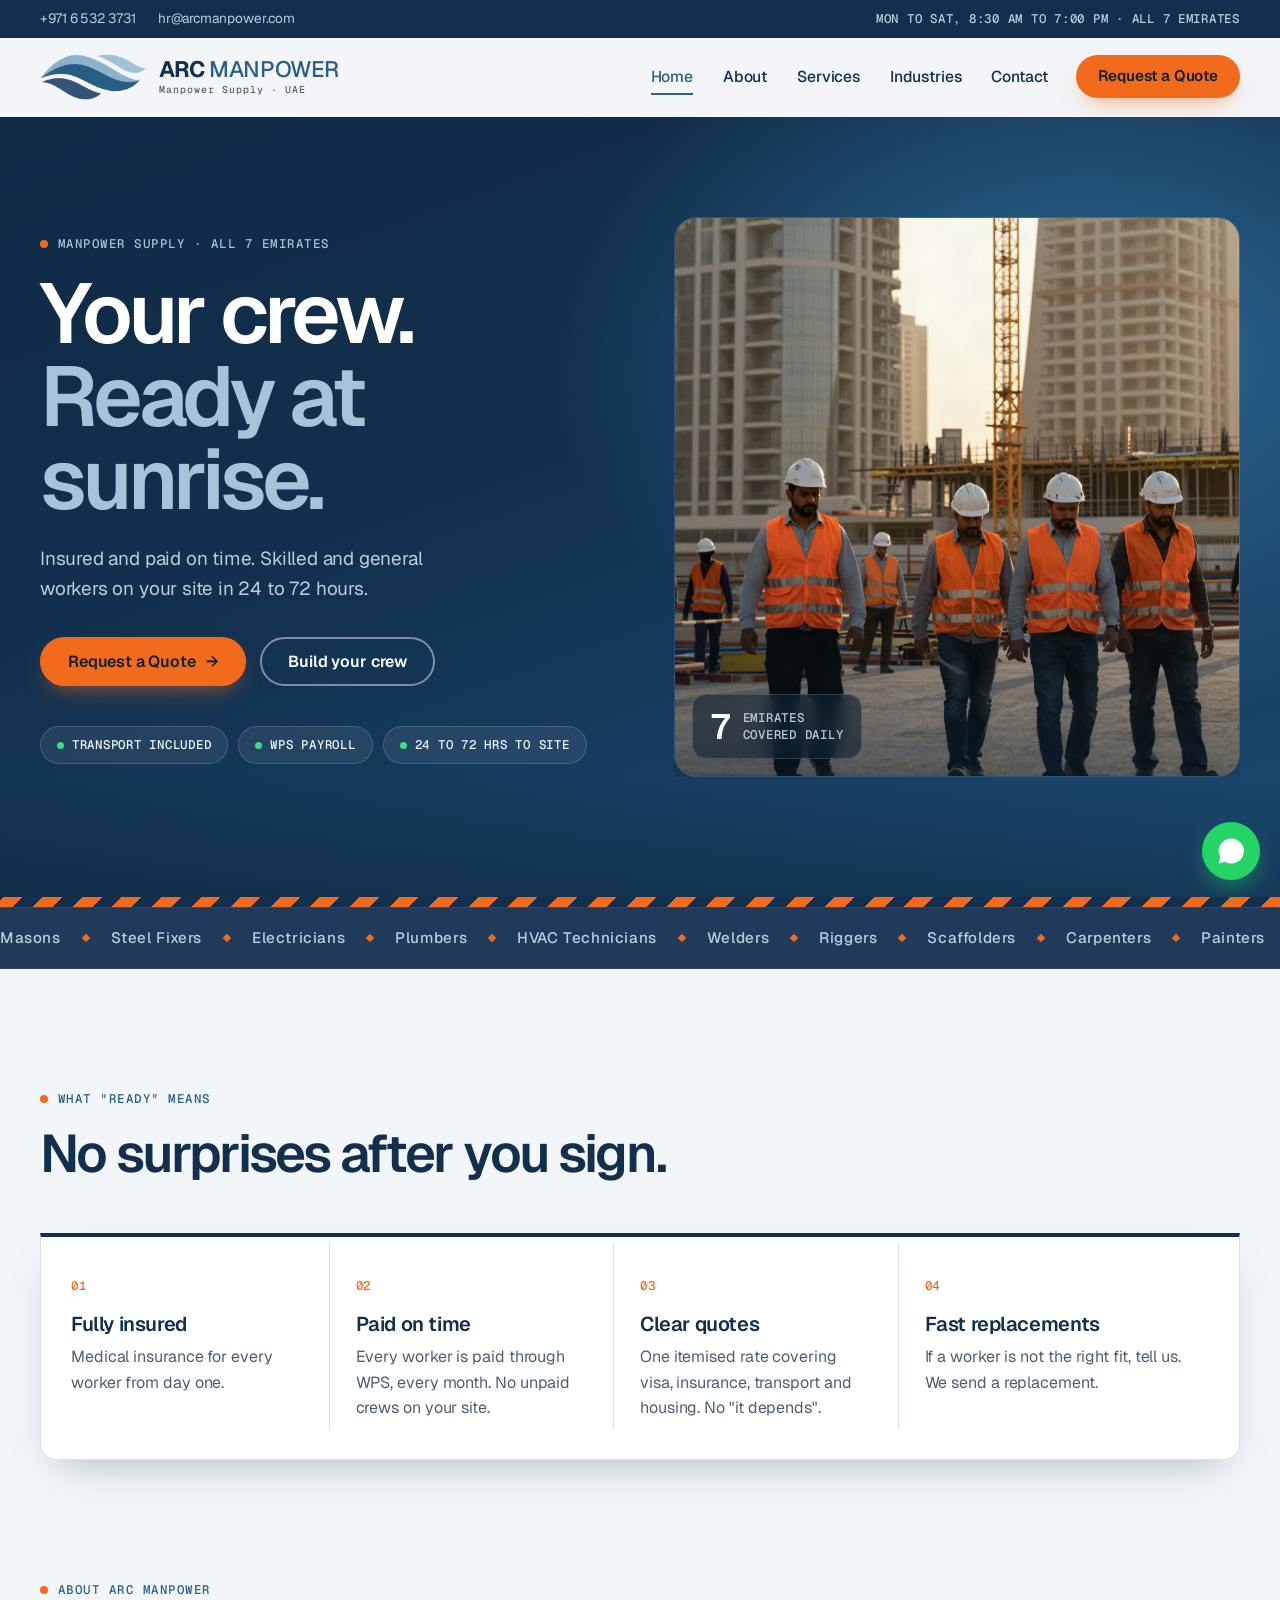
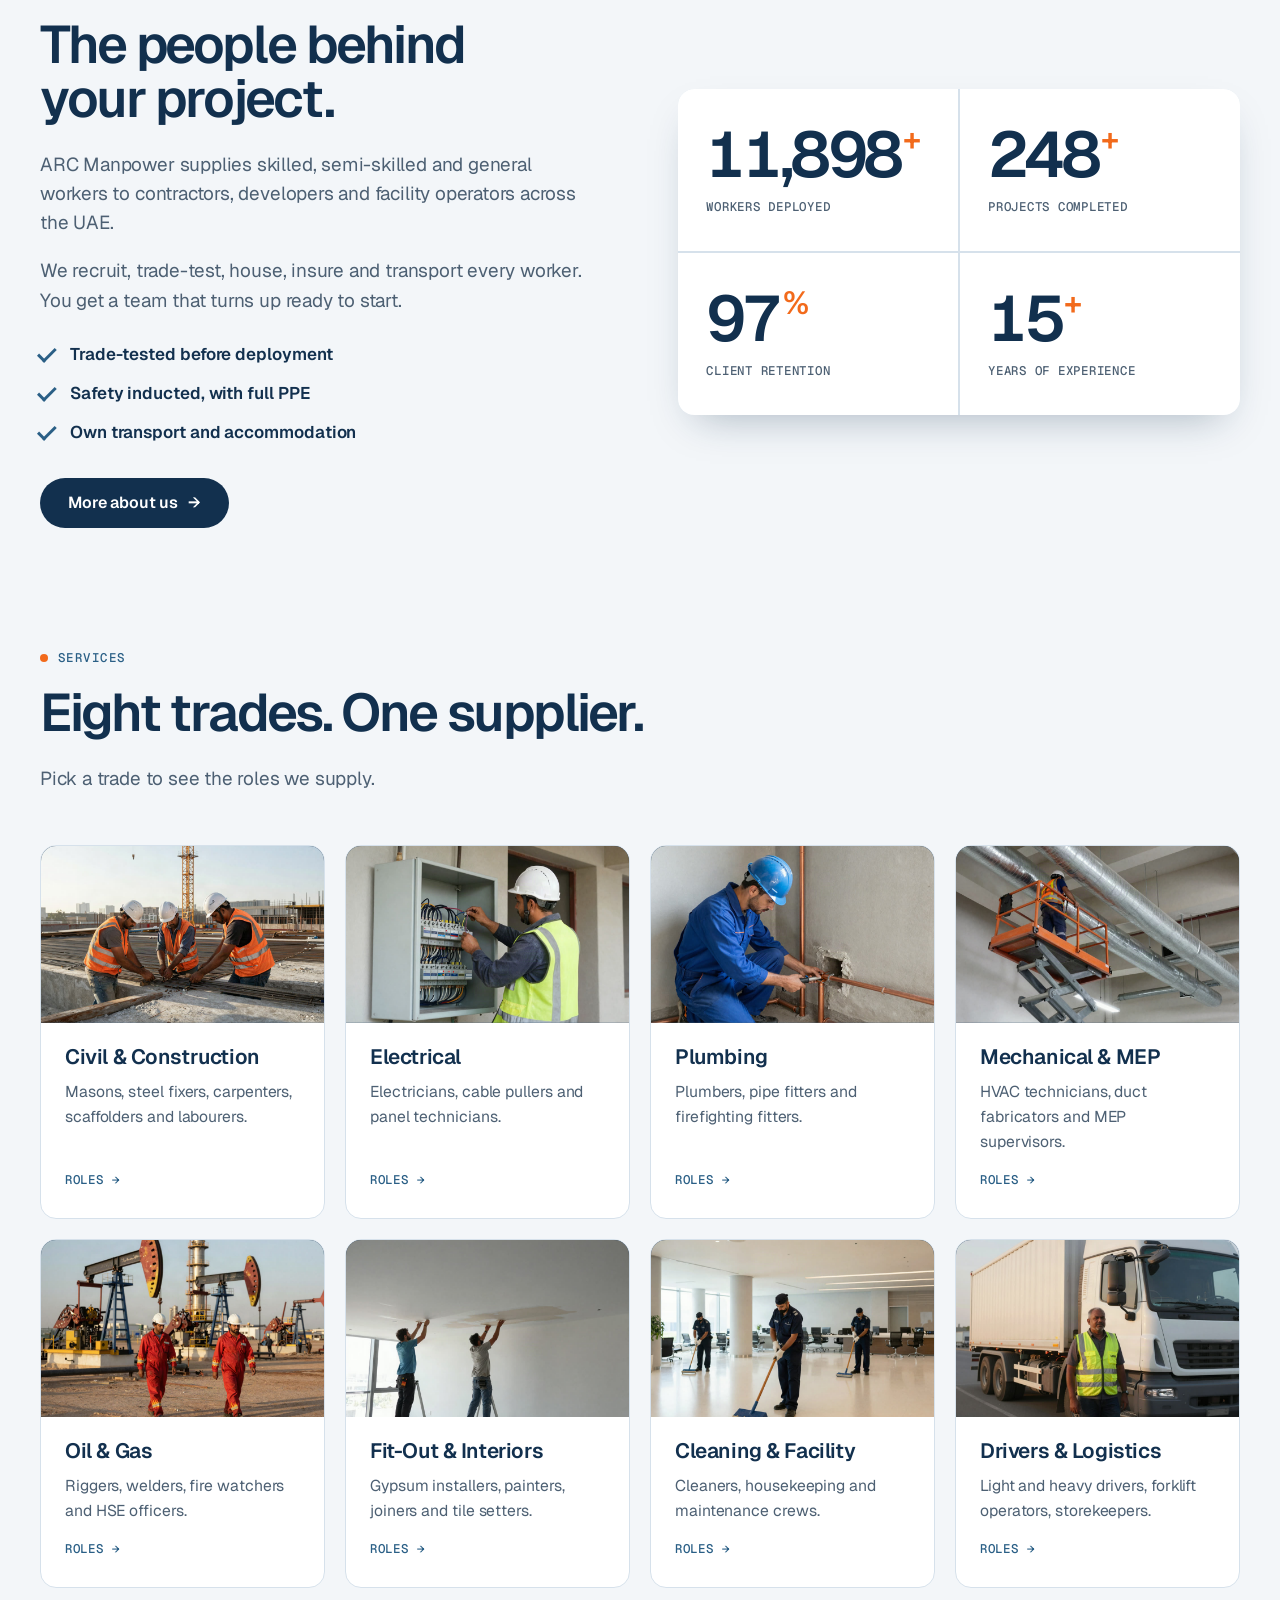
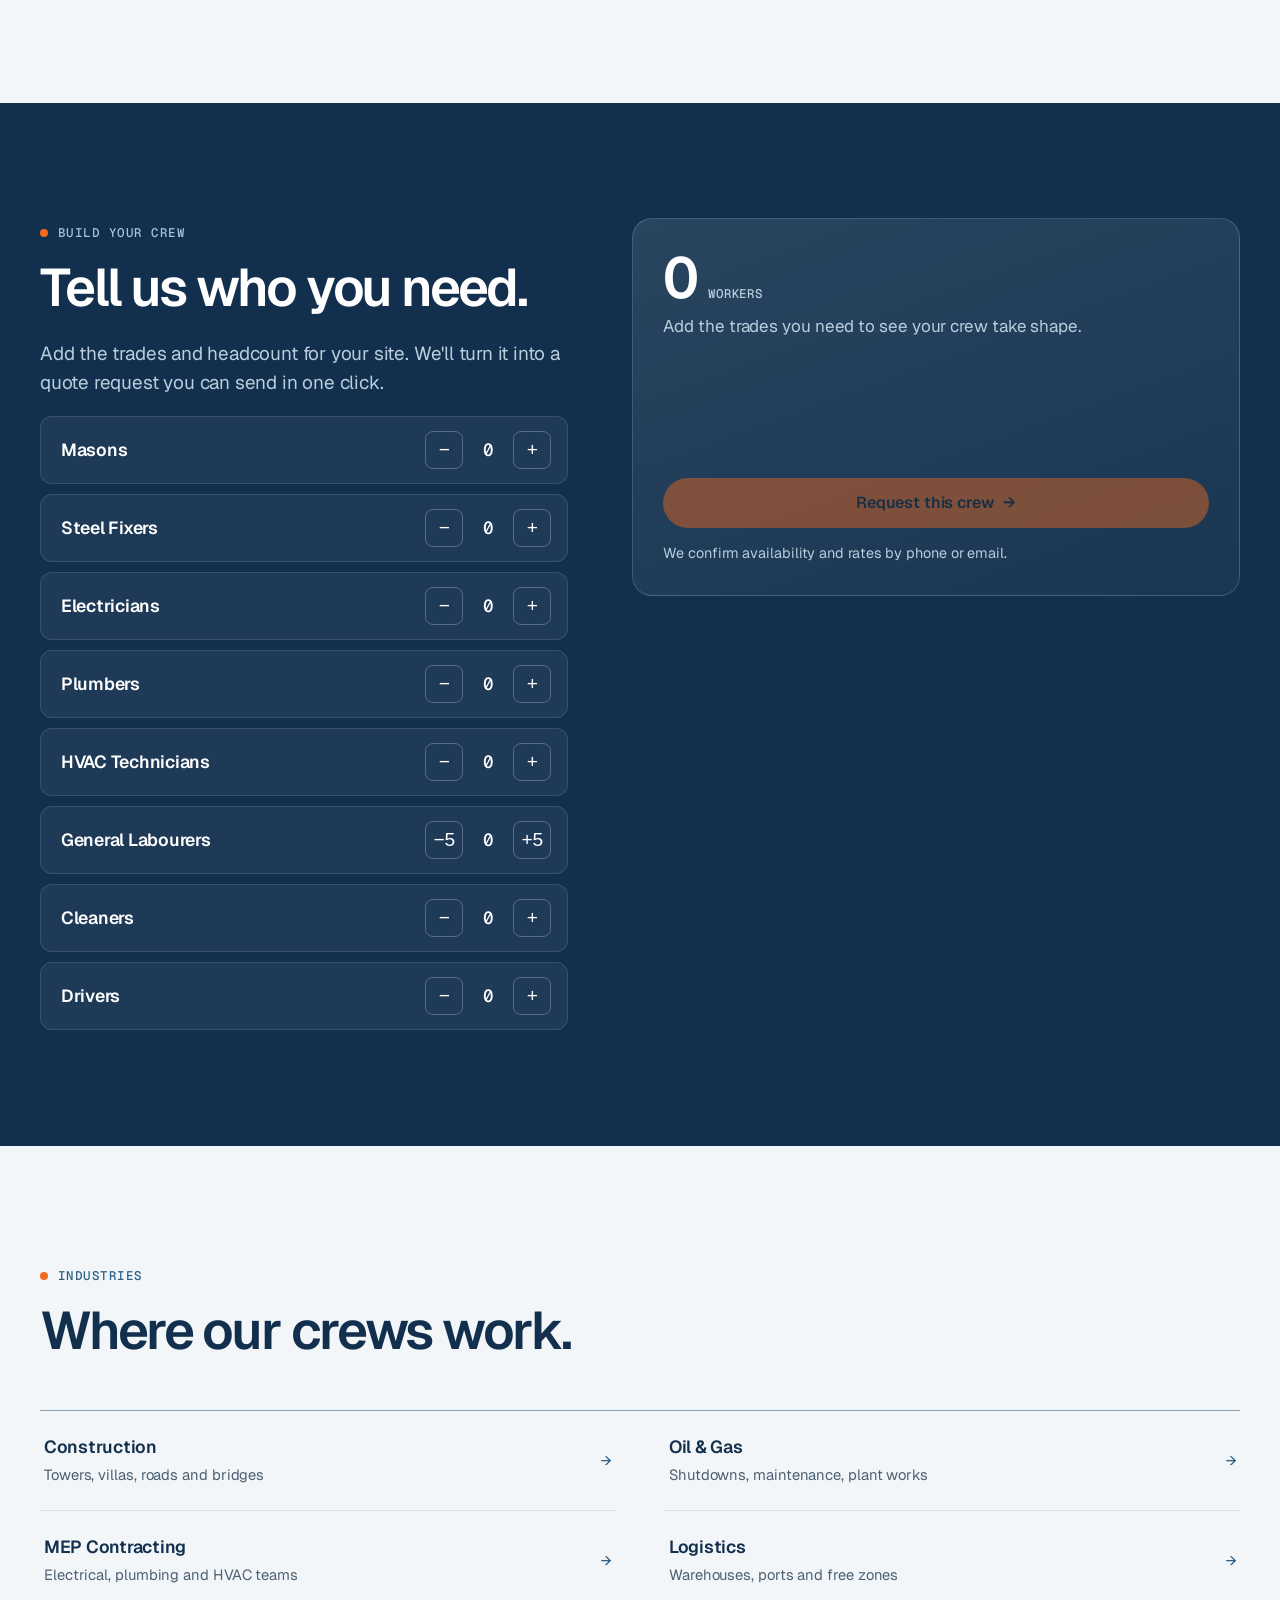
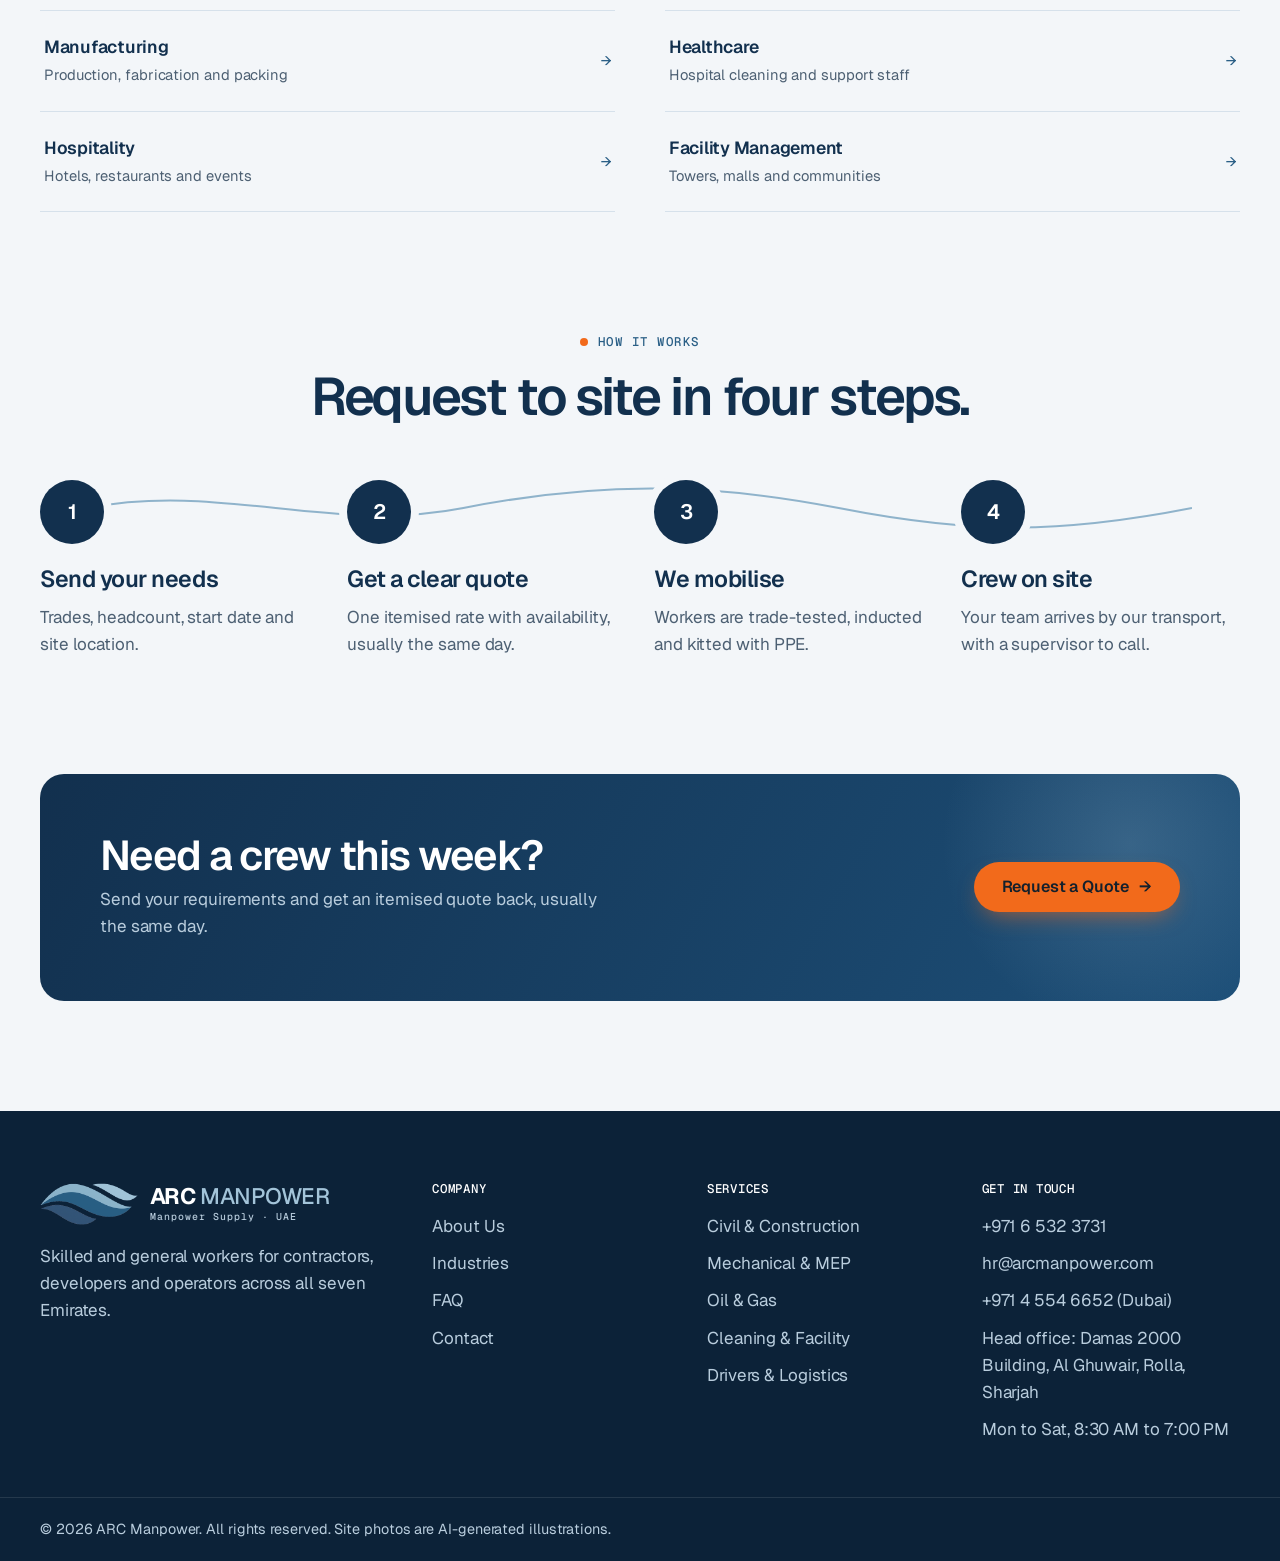
==== commit 71815b49: "Use Higgsfield photos and undo serif accent styling Replaces the Unsplash photos with 21 AI-generate" ====
--- a/index.html
+++ b/index.html
@@ -15,7 +15,7 @@
   <meta property="og:image" content="https://example.com/assets/logo.png" />
   <link rel="preconnect" href="https://fonts.googleapis.com" />
   <link rel="preconnect" href="https://fonts.gstatic.com" crossorigin />
-  <link href="https://fonts.googleapis.com/css2?family=Geist:wght@400;500;600;700&family=Geist+Mono:wght@400;500&family=Instrument+Serif:ital@0;1&display=swap" rel="stylesheet" />
+  <link href="https://fonts.googleapis.com/css2?family=Geist:wght@400;500;600;700&family=Geist+Mono:wght@400;500&display=swap" rel="stylesheet" />
   <link rel="stylesheet" href="styles.css" />
 </head>
 <body>
@@ -70,7 +70,7 @@
           </ul>
         </div>
         <div class="hero-art">
-          <figure class="hero-photo"><img src="https://images.unsplash.com/photo-1531834685032-c34bf0d84c77?auto=format&amp;fit=crop&amp;w=720&amp;q=70" srcset="https://images.unsplash.com/photo-1531834685032-c34bf0d84c77?auto=format&amp;fit=crop&amp;w=720&amp;q=70 1x, https://images.unsplash.com/photo-1531834685032-c34bf0d84c77?auto=format&amp;fit=crop&amp;w=1440&amp;q=70 2x" alt="Construction crew in hard hats working on steel reinforcement" fetchpriority="high" decoding="async" /></figure>
+          <figure class="hero-photo"><img src="assets/photos/hero.jpg" alt="Construction crew in hi-vis vests walking across a Dubai high-rise site at sunrise" fetchpriority="high" decoding="async" /></figure>
           <div class="badge rv"><strong>7</strong><span>Emirates<br />covered daily</span></div>
         </div>
       </div>
@@ -90,7 +90,7 @@
       <div class="container">
         <div class="head rv">
           <span class="kicker">What "ready" means</span>
-          <h2>No surprises <em>after you sign.</em></h2>
+          <h2>No surprises after you sign.</h2>
         </div>
         <div class="proof-grid stagger">
           <div class="proof"><span class="idx">01</span><h3>Fully insured</h3><p>Medical insurance for every worker from day one.</p></div>
@@ -105,7 +105,7 @@
       <div class="container split">
         <div class="rv">
           <span class="kicker">About ARC Manpower</span>
-          <h2>The people behind <em>your project.</em></h2>
+          <h2>The people behind your project.</h2>
           <p class="lede">ARC Manpower supplies skilled, semi-skilled and general workers to contractors, developers and facility operators across the UAE.</p>
           <p class="lede">We recruit, trade-test, house, insure and transport every worker. You get a team that turns up ready to start.</p>
           <ul class="ticks">
@@ -128,18 +128,18 @@
       <div class="container">
         <div class="head rv">
           <span class="kicker">Services</span>
-          <h2>Eight trades. <em>One supplier.</em></h2>
+          <h2>Eight trades. One supplier.</h2>
           <p class="lede">Pick a trade to see the roles we supply.</p>
         </div>
         <div class="cards stagger">
-          <a href="services.html#civil" class="card"><div class="card-img"><img src="https://images.unsplash.com/photo-1587582423116-ec07293f0395?auto=format&amp;fit=crop&amp;w=520&amp;q=70" srcset="https://images.unsplash.com/photo-1587582423116-ec07293f0395?auto=format&amp;fit=crop&amp;w=520&amp;q=70 1x, https://images.unsplash.com/photo-1587582423116-ec07293f0395?auto=format&amp;fit=crop&amp;w=1040&amp;q=70 2x" alt="Construction worker in a hard hat on a building frame" loading="lazy" decoding="async" /></div><h3>Civil &amp; Construction</h3><p>Masons, steel fixers, carpenters, scaffolders and labourers.</p><span class="more">Roles</span></a>
-          <a href="services.html#electrical" class="card"><div class="card-img"><img src="https://images.unsplash.com/photo-1621905251189-08b45d6a269e?auto=format&amp;fit=crop&amp;w=520&amp;q=70" srcset="https://images.unsplash.com/photo-1621905251189-08b45d6a269e?auto=format&amp;fit=crop&amp;w=520&amp;q=70 1x, https://images.unsplash.com/photo-1621905251189-08b45d6a269e?auto=format&amp;fit=crop&amp;w=1040&amp;q=70 2x" alt="Electrician in a yellow hard hat installing wiring" loading="lazy" decoding="async" /></div><h3>Electrical</h3><p>Electricians, cable pullers and panel technicians.</p><span class="more">Roles</span></a>
-          <a href="services.html#plumbing" class="card"><div class="card-img"><img src="https://images.unsplash.com/photo-1676210134188-4c05dd172f89?auto=format&amp;fit=crop&amp;w=520&amp;q=70" srcset="https://images.unsplash.com/photo-1676210134188-4c05dd172f89?auto=format&amp;fit=crop&amp;w=520&amp;q=70 1x, https://images.unsplash.com/photo-1676210134188-4c05dd172f89?auto=format&amp;fit=crop&amp;w=1040&amp;q=70 2x" alt="Plumber fitting pipework inside a wall" loading="lazy" decoding="async" /></div><h3>Plumbing</h3><p>Plumbers, pipe fitters and firefighting fitters.</p><span class="more">Roles</span></a>
-          <a href="services.html#mep" class="card"><div class="card-img"><img src="https://images.unsplash.com/photo-1785682118449-21da8825754d?auto=format&amp;fit=crop&amp;w=520&amp;q=70" srcset="https://images.unsplash.com/photo-1785682118449-21da8825754d?auto=format&amp;fit=crop&amp;w=520&amp;q=70 1x, https://images.unsplash.com/photo-1785682118449-21da8825754d?auto=format&amp;fit=crop&amp;w=1040&amp;q=70 2x" alt="Technician on a lift installing ceiling services" loading="lazy" decoding="async" /></div><h3>Mechanical &amp; MEP</h3><p>HVAC technicians, duct fabricators and MEP supervisors.</p><span class="more">Roles</span></a>
-          <a href="services.html#oil-gas" class="card"><div class="card-img"><img src="https://images.unsplash.com/photo-1786532852011-443cba5dc9fe?auto=format&amp;fit=crop&amp;w=520&amp;q=70" srcset="https://images.unsplash.com/photo-1786532852011-443cba5dc9fe?auto=format&amp;fit=crop&amp;w=520&amp;q=70 1x, https://images.unsplash.com/photo-1786532852011-443cba5dc9fe?auto=format&amp;fit=crop&amp;w=1040&amp;q=70 2x" alt="Refinery storage tanks and pipework at golden hour" loading="lazy" decoding="async" /></div><h3>Oil &amp; Gas</h3><p>Riggers, welders, fire watchers and HSE officers.</p><span class="more">Roles</span></a>
-          <a href="services.html#fit-out" class="card"><div class="card-img"><img src="https://images.unsplash.com/photo-1688372199140-cade7ae820fe?auto=format&amp;fit=crop&amp;w=520&amp;q=70" srcset="https://images.unsplash.com/photo-1688372199140-cade7ae820fe?auto=format&amp;fit=crop&amp;w=520&amp;q=70 1x, https://images.unsplash.com/photo-1688372199140-cade7ae820fe?auto=format&amp;fit=crop&amp;w=1040&amp;q=70 2x" alt="Painter rolling paint onto an interior wall" loading="lazy" decoding="async" /></div><h3>Fit-Out &amp; Interiors</h3><p>Gypsum installers, painters, joiners and tile setters.</p><span class="more">Roles</span></a>
-          <a href="services.html#cleaning" class="card"><div class="card-img"><img src="https://images.unsplash.com/photo-1781637590564-01c65dbf2039?auto=format&amp;fit=crop&amp;w=520&amp;q=70" srcset="https://images.unsplash.com/photo-1781637590564-01c65dbf2039?auto=format&amp;fit=crop&amp;w=520&amp;q=70 1x, https://images.unsplash.com/photo-1781637590564-01c65dbf2039?auto=format&amp;fit=crop&amp;w=1040&amp;q=70 2x" alt="Cleaner vacuuming an office floor" loading="lazy" decoding="async" /></div><h3>Cleaning &amp; Facility</h3><p>Cleaners, housekeeping and maintenance crews.</p><span class="more">Roles</span></a>
-          <a href="services.html#logistics" class="card"><div class="card-img"><img src="https://images.unsplash.com/photo-1574757974346-45bae947d89a?auto=format&amp;fit=crop&amp;w=520&amp;q=70" srcset="https://images.unsplash.com/photo-1574757974346-45bae947d89a?auto=format&amp;fit=crop&amp;w=520&amp;q=70 1x, https://images.unsplash.com/photo-1574757974346-45bae947d89a?auto=format&amp;fit=crop&amp;w=1040&amp;q=70 2x" alt="Driver standing in front of a freight truck" loading="lazy" decoding="async" /></div><h3>Drivers &amp; Logistics</h3><p>Light and heavy drivers, forklift operators, storekeepers.</p><span class="more">Roles</span></a>
+          <a href="services.html#civil" class="card"><div class="card-img"><img src="assets/photos/svc-civil.jpg" alt="Steel fixers tying rebar on a concrete slab" loading="lazy" decoding="async" /></div><h3>Civil &amp; Construction</h3><p>Masons, steel fixers, carpenters, scaffolders and labourers.</p><span class="more">Roles</span></a>
+          <a href="services.html#electrical" class="card"><div class="card-img"><img src="assets/photos/svc-electrical.jpg" alt="Electrician wiring a distribution panel" loading="lazy" decoding="async" /></div><h3>Electrical</h3><p>Electricians, cable pullers and panel technicians.</p><span class="more">Roles</span></a>
+          <a href="services.html#plumbing" class="card"><div class="card-img"><img src="assets/photos/svc-plumbing.jpg" alt="Plumber fitting copper water pipes" loading="lazy" decoding="async" /></div><h3>Plumbing</h3><p>Plumbers, pipe fitters and firefighting fitters.</p><span class="more">Roles</span></a>
+          <a href="services.html#mep" class="card"><div class="card-img"><img src="assets/photos/svc-mep.jpg" alt="Technician on a scissor lift installing ductwork" loading="lazy" decoding="async" /></div><h3>Mechanical &amp; MEP</h3><p>HVAC technicians, duct fabricators and MEP supervisors.</p><span class="more">Roles</span></a>
+          <a href="services.html#oil-gas" class="card"><div class="card-img"><img src="assets/photos/svc-oil-gas.jpg" alt="Oil field workers in red coveralls walking past pump jacks" loading="lazy" decoding="async" /></div><h3>Oil &amp; Gas</h3><p>Riggers, welders, fire watchers and HSE officers.</p><span class="more">Roles</span></a>
+          <a href="services.html#fit-out" class="card"><div class="card-img"><img src="assets/photos/svc-fit-out.jpg" alt="Fit-out workers installing a ceiling" loading="lazy" decoding="async" /></div><h3>Fit-Out &amp; Interiors</h3><p>Gypsum installers, painters, joiners and tile setters.</p><span class="more">Roles</span></a>
+          <a href="services.html#cleaning" class="card"><div class="card-img"><img src="assets/photos/svc-cleaning.jpg" alt="Cleaning staff mopping an office floor" loading="lazy" decoding="async" /></div><h3>Cleaning &amp; Facility</h3><p>Cleaners, housekeeping and maintenance crews.</p><span class="more">Roles</span></a>
+          <a href="services.html#logistics" class="card"><div class="card-img"><img src="assets/photos/svc-logistics.jpg" alt="Driver standing beside a white truck" loading="lazy" decoding="async" /></div><h3>Drivers &amp; Logistics</h3><p>Light and heavy drivers, forklift operators, storekeepers.</p><span class="more">Roles</span></a>
         </div>
       </div>
     </section>
@@ -148,7 +148,7 @@
       <div class="container builder" id="crewBuilder">
         <div class="rv">
           <span class="kicker">Build your crew</span>
-          <h2>Tell us <em>who you need.</em></h2>
+          <h2>Tell us who you need.</h2>
           <p class="lede">Add the trades and headcount for your site. We'll turn it into a quote request you can send in one click.</p>
           <div class="trade-list">
             <div class="trade" data-trade="Masons"><span class="name">Masons</span><span class="stepper"><button type="button" data-step="-1" aria-label="Fewer masons">&minus;</button><output>0</output><button type="button" data-step="1" aria-label="More masons">+</button></span></div>
@@ -175,7 +175,7 @@
       <div class="container">
         <div class="head rv">
           <span class="kicker">Industries</span>
-          <h2>Where our <em>crews work.</em></h2>
+          <h2>Where our crews work.</h2>
         </div>
         <div class="ind-list stagger">
           <a href="industries.html#construction" class="ind-row"><span><strong>Construction</strong><small>Towers, villas, roads and bridges</small></span><span class="go">&rarr;</span></a>
@@ -194,7 +194,7 @@
       <div class="container">
         <div class="head center rv">
           <span class="kicker">How it works</span>
-          <h2>Request to site in <em>four steps.</em></h2>
+          <h2>Request to site in four steps.</h2>
         </div>
         <div class="process">
           <svg class="process-line" viewBox="0 0 1000 60" preserveAspectRatio="none" aria-hidden="true"><path d="M0 26C120 0 220 52 340 26S560 0 680 26 880 52 1000 26"/></svg>
@@ -211,7 +211,7 @@
         <div class="cta-box rv">
           <span class="glow" aria-hidden="true"></span>
           <div>
-            <h2>Need a crew <em>this week?</em></h2>
+            <h2>Need a crew this week?</h2>
             <p>Send your requirements and get an itemised quote back, usually the same day.</p>
           </div>
           <a href="contact.html#quote" class="btn btn-accent">Request a Quote <span class="arrow">&rarr;</span></a>
@@ -260,7 +260,7 @@
       </div>
     </div>
     <div class="footer-bottom">
-      <div class="container">&copy; <span id="year"></span> ARC Manpower. All rights reserved.</div>
+      <div class="container">&copy; <span id="year"></span> ARC Manpower. All rights reserved. Site photos are AI-generated illustrations.</div>
     </div>
   </footer>
 
--- a/styles.css
+++ b/styles.css
@@ -552,24 +552,8 @@
 @media (max-width: 1100px) { .page-hero-bg::after { background: rgba(12,34,56,.82); } .page-hero-inner { padding: 80px 0 90px; } }
 @media (max-width: 1100px) { .hero-photo { aspect-ratio: 4 / 3; } }
 
-/* Type pass 2: bigger headings with an italic serif accent */
-:root { --font-accent: "Instrument Serif", Georgia, serif; }
-h2 { font-size: clamp(2.4rem, 5vw, 4rem); }
-.hero h1 { font-size: clamp(3.3rem, 7.8vw, 6.8rem); }
-.page-hero h1 { font-size: clamp(2.9rem, 6.2vw, 5.2rem); }
-.sd h2 { font-size: clamp(1.9rem, 3.4vw, 2.7rem); }
-.cta-box h2 { font-size: clamp(2.1rem, 4vw, 3.2rem); }
-h1 em, h2 em, .hero h1 .soft {
-  font-family: var(--font-accent); font-style: italic; font-weight: 400;
-  font-size: 1.1em; letter-spacing: -.015em; line-height: .9; color: var(--accent);
-}
-.hero h1 .soft, .page-hero h1 em, .dark h2 em, .cta-box h2 em, .builder h2 em {
-  background: linear-gradient(100deg, #ffd2b0 0%, var(--accent) 45%, #ffb37f 100%);
-  -webkit-background-clip: text; background-clip: text; color: transparent;
-}
+/* Word reveal needs the hero heading to flow as text, not a grid */
 .hero h1 { display: block; }
-.hero h1 .soft { padding-right: .08em; }
-.lede { font-size: clamp(1.12rem, 1.4vw, 1.3rem); }
 
 /* Motion pass: word reveals, photo wipes, parallax, tilt, shine, progress */
 .progress { position: fixed; top: 0; left: 0; right: 0; height: 3px; z-index: 400; background: var(--accent); transform-origin: left; transform: scaleX(var(--p, 0)); pointer-events: none; }
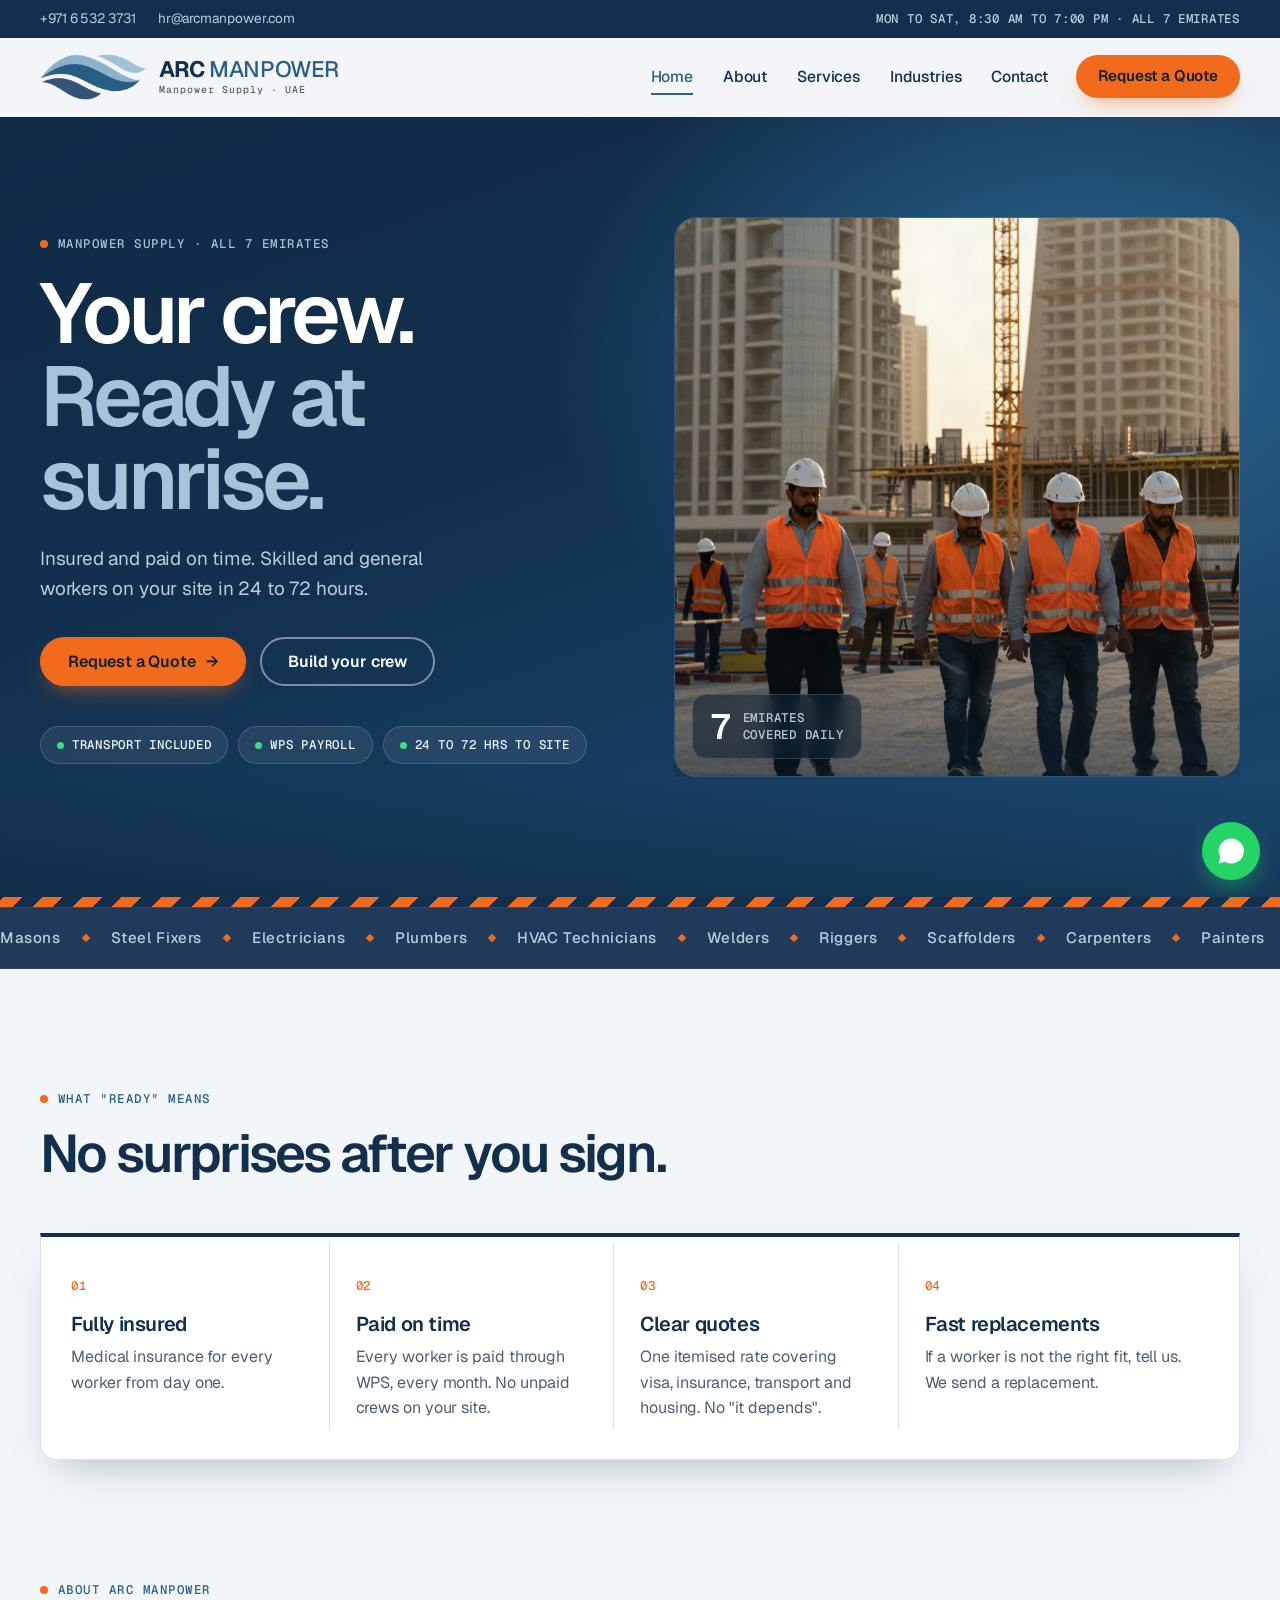
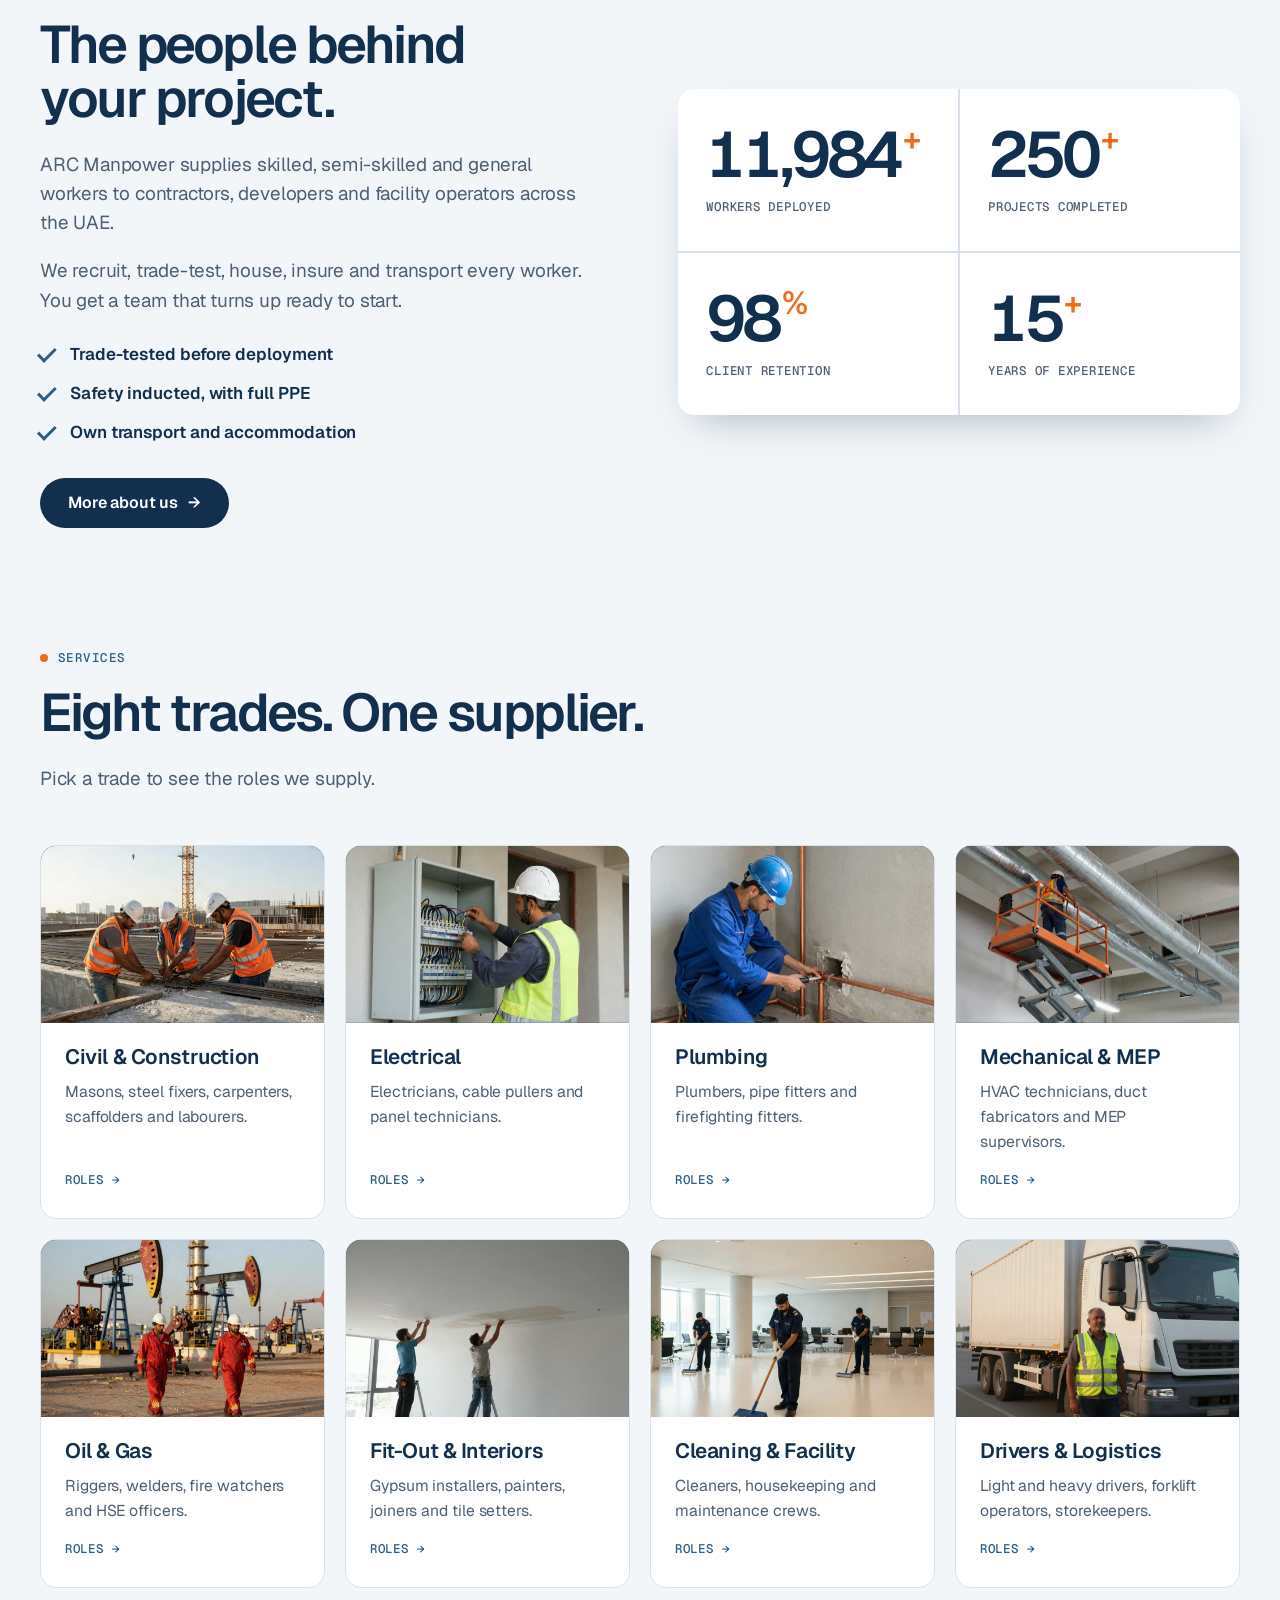
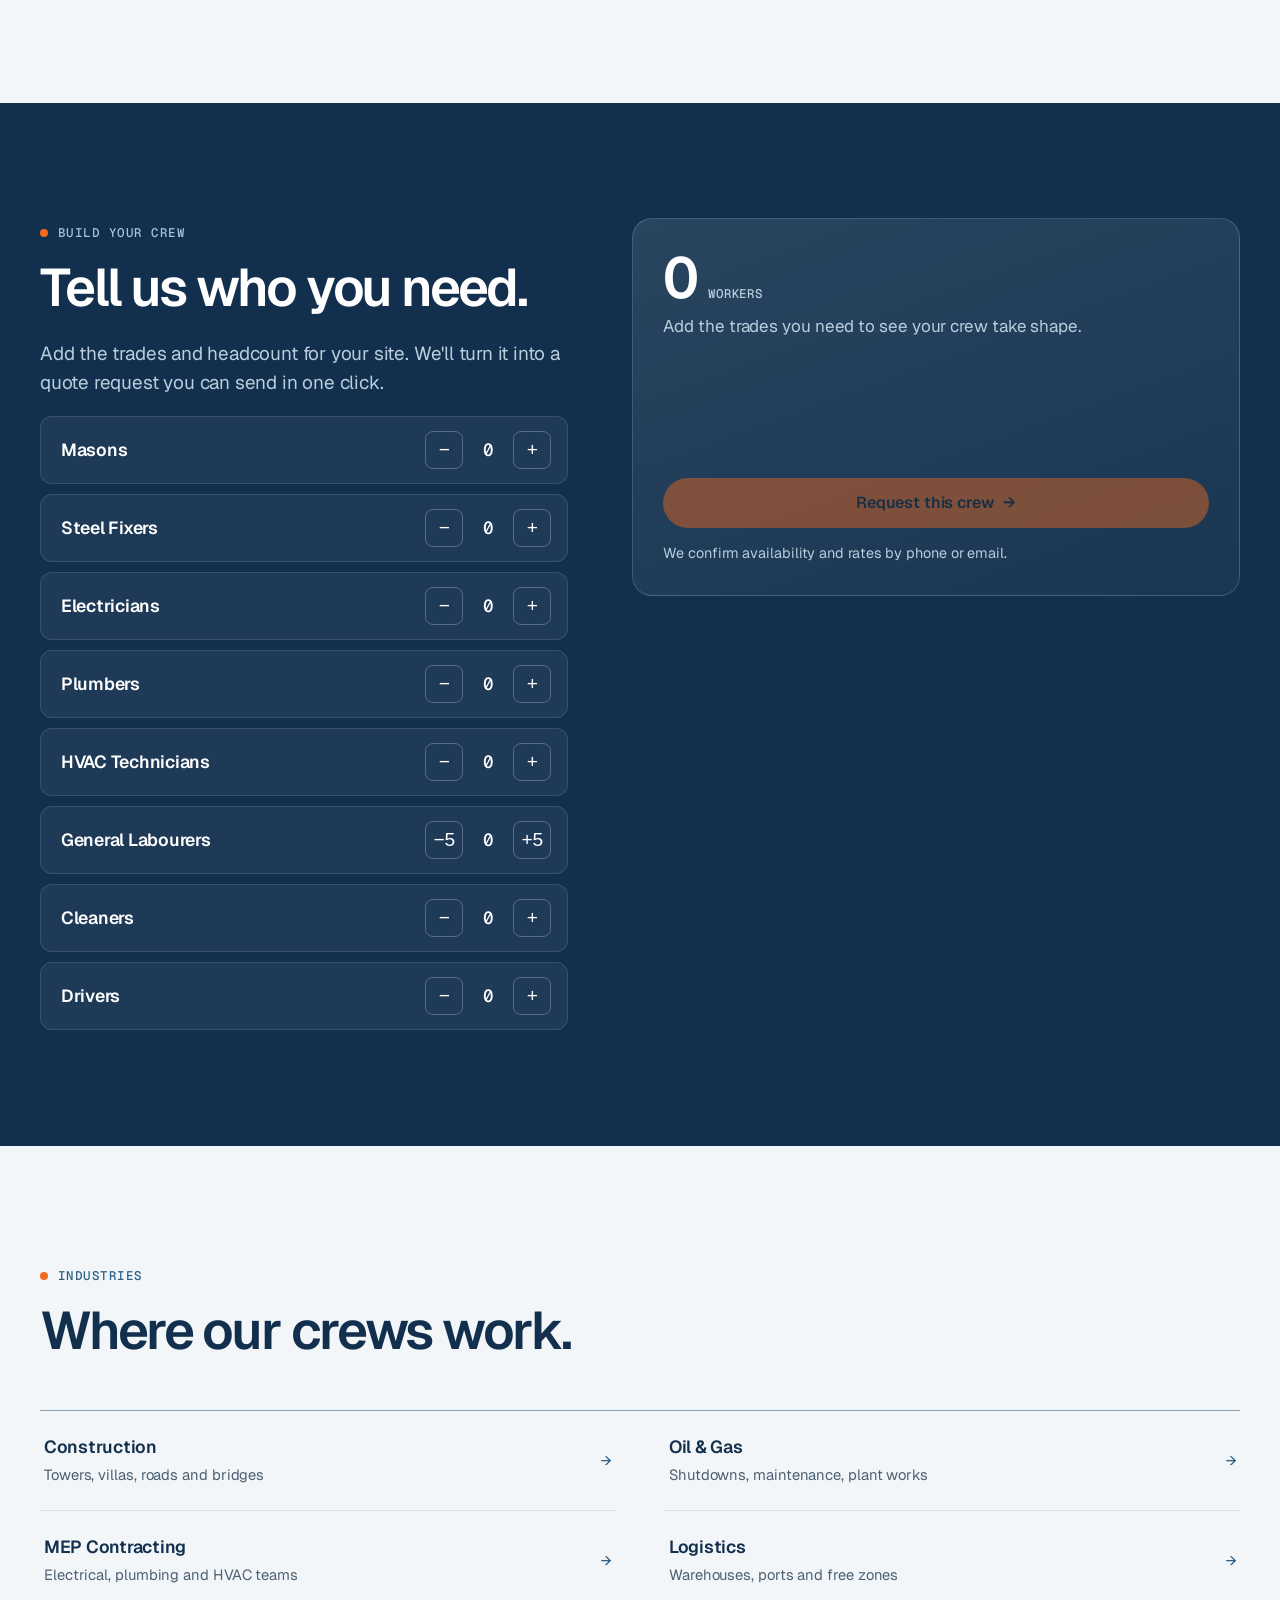
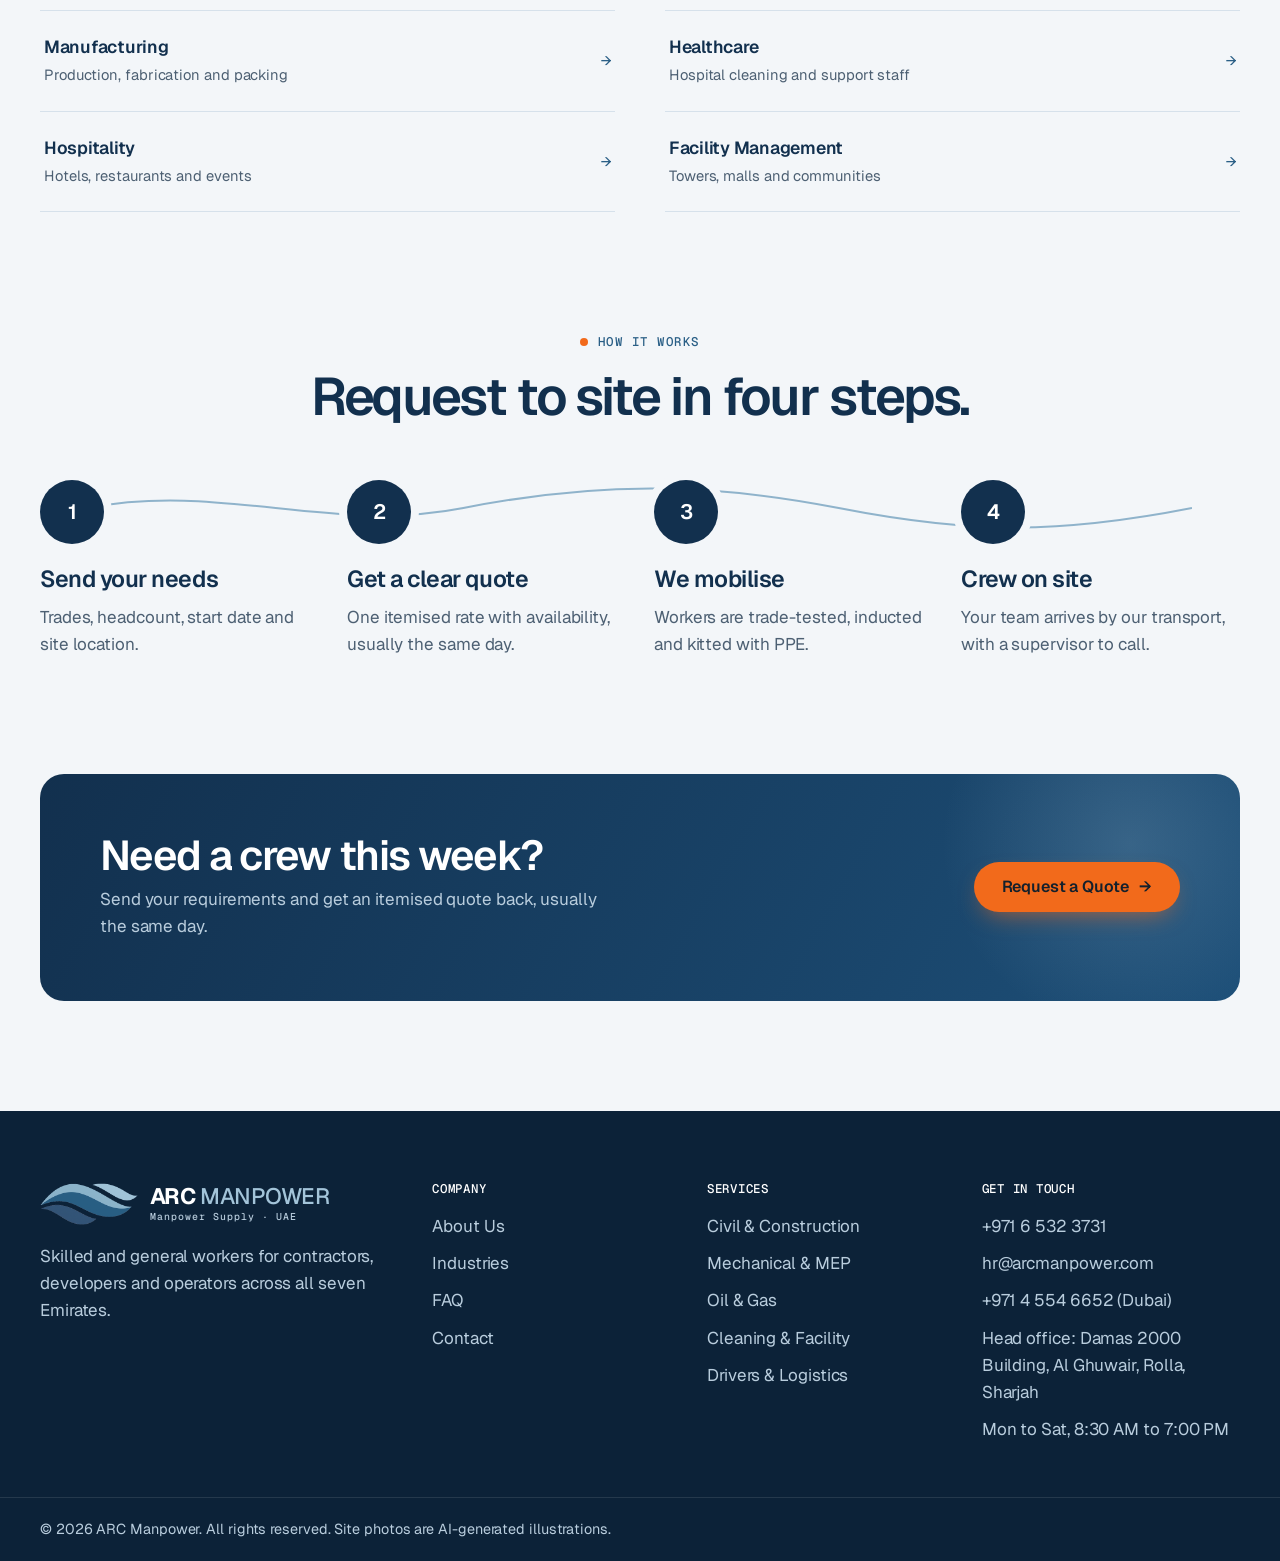
==== commit 22496310: "Point link previews at the live Vercel address Sets og:url and canonical per page, a photo og:image " ====
--- a/index.html
+++ b/index.html
@@ -7,12 +7,13 @@
   <meta name="description" content="Manpower supply in the UAE. Skilled and general workers on site in 24 to 72 hours, paid on time through WPS, with transport and accommodation included." />
   <meta name="theme-color" content="#12304e" />
   <link rel="icon" href="data:image/svg+xml,%3Csvg xmlns='http://www.w3.org/2000/svg' viewBox='0 0 64 64'%3E%3Cpath d='M4 34C14 18 30 14 42 22c6 4 12 8 18 8-8 6-18 4-26-1C24 24 14 26 4 34z' fill='%232f6690'/%3E%3Cpath d='M6 40c10-6 20-4 26 2 3 3 5 6 7 7-9 3-18 0-24-4-3-2-6-4-9-5z' fill='%23375582'/%3E%3Cpath d='M34 14c8-1 16 2 26 8-6 3-13 1-18-2z' fill='%239fc1d8'/%3E%3C/svg%3E" />
-  <!-- DEPLOY STEP: set og:url and og:image to absolute live URLs before going online -->
   <meta property="og:title" content="ARC Manpower | Manpower Supply Company in UAE" />
   <meta property="og:description" content="Manpower supply in the UAE. Skilled and general workers on site in 24 to 72 hours, paid on time through WPS, with transport and accommodation included." />
   <meta property="og:type" content="website" />
-  <meta property="og:url" content="https://example.com/" />
-  <meta property="og:image" content="https://example.com/assets/logo.png" />
+  <meta property="og:url" content="https://arcmanpowernew.vercel.app/" />
+  <link rel="canonical" href="https://arcmanpowernew.vercel.app/" />
+  <meta property="og:image" content="https://arcmanpowernew.vercel.app/assets/photos/banner-about.jpg" />
+  <meta name="twitter:card" content="summary_large_image" />
   <link rel="preconnect" href="https://fonts.googleapis.com" />
   <link rel="preconnect" href="https://fonts.gstatic.com" crossorigin />
   <link href="https://fonts.googleapis.com/css2?family=Geist:wght@400;500;600;700&family=Geist+Mono:wght@400;500&display=swap" rel="stylesheet" />
